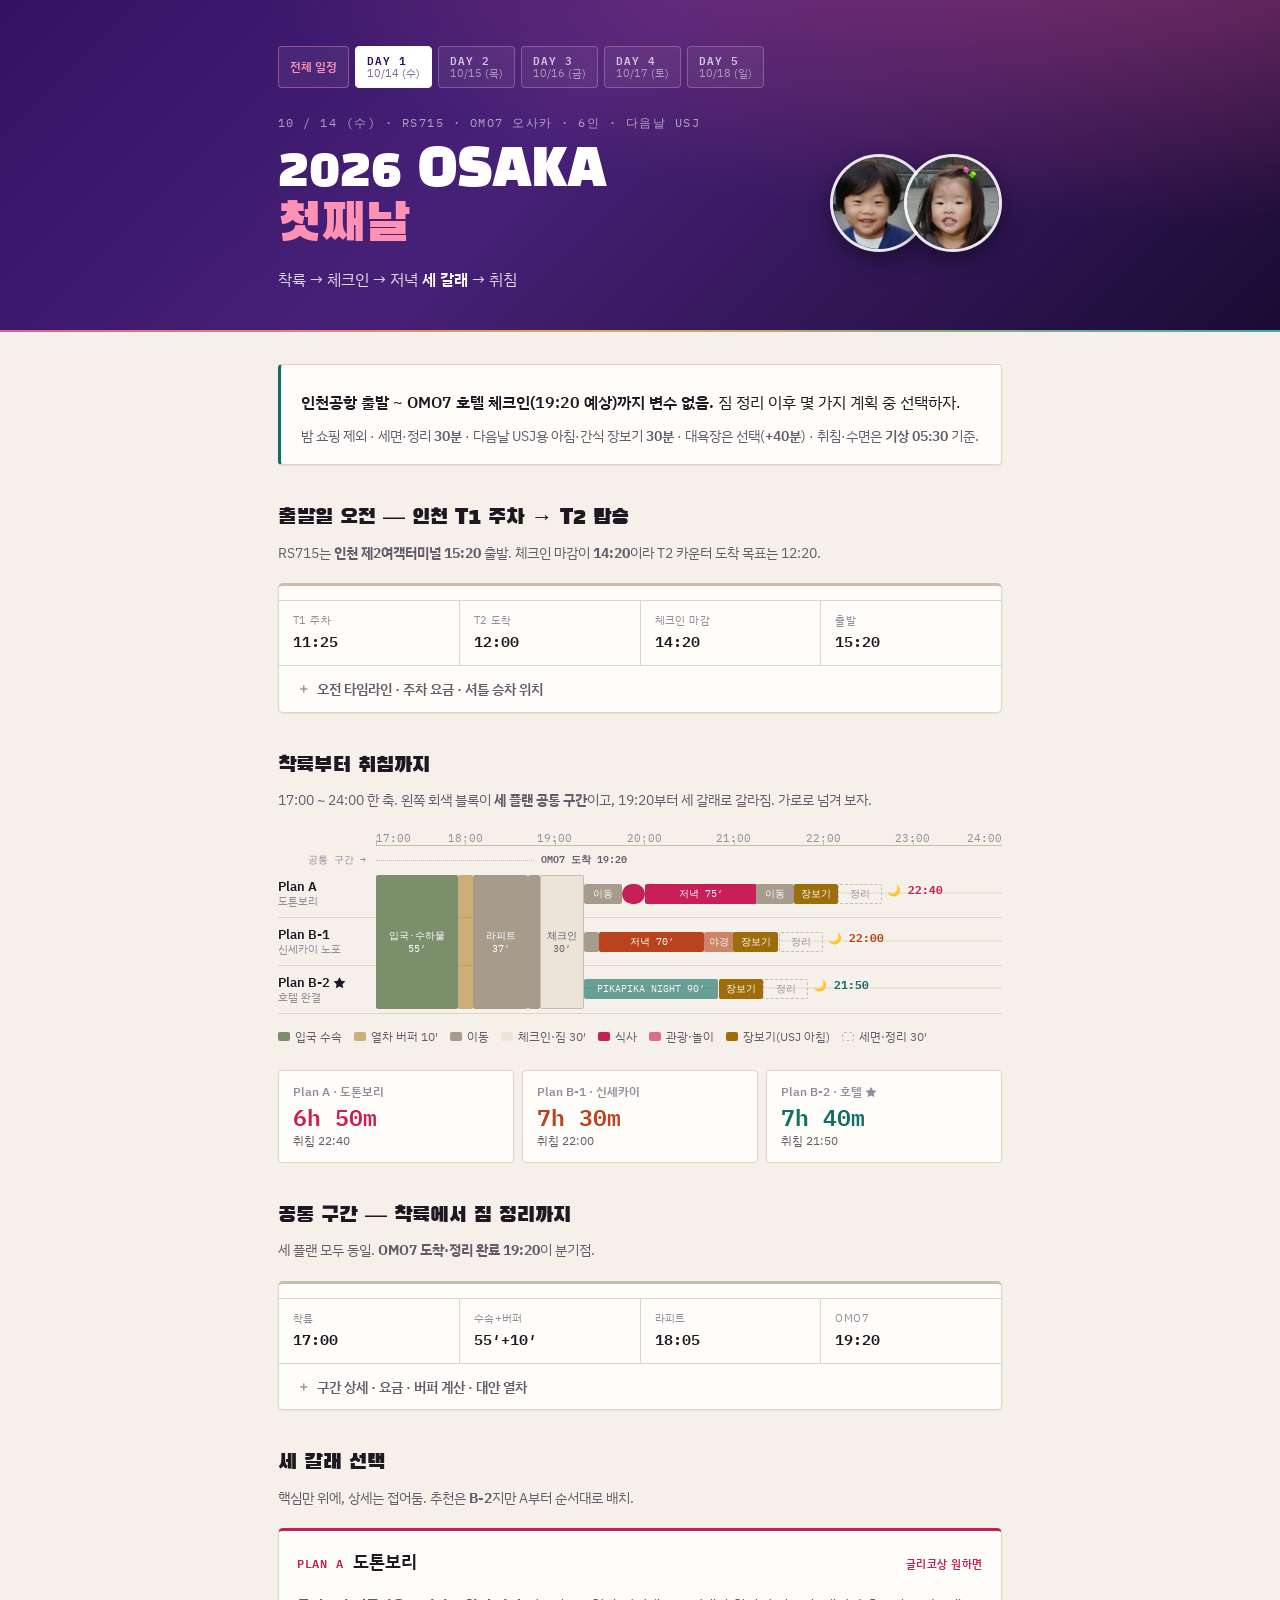
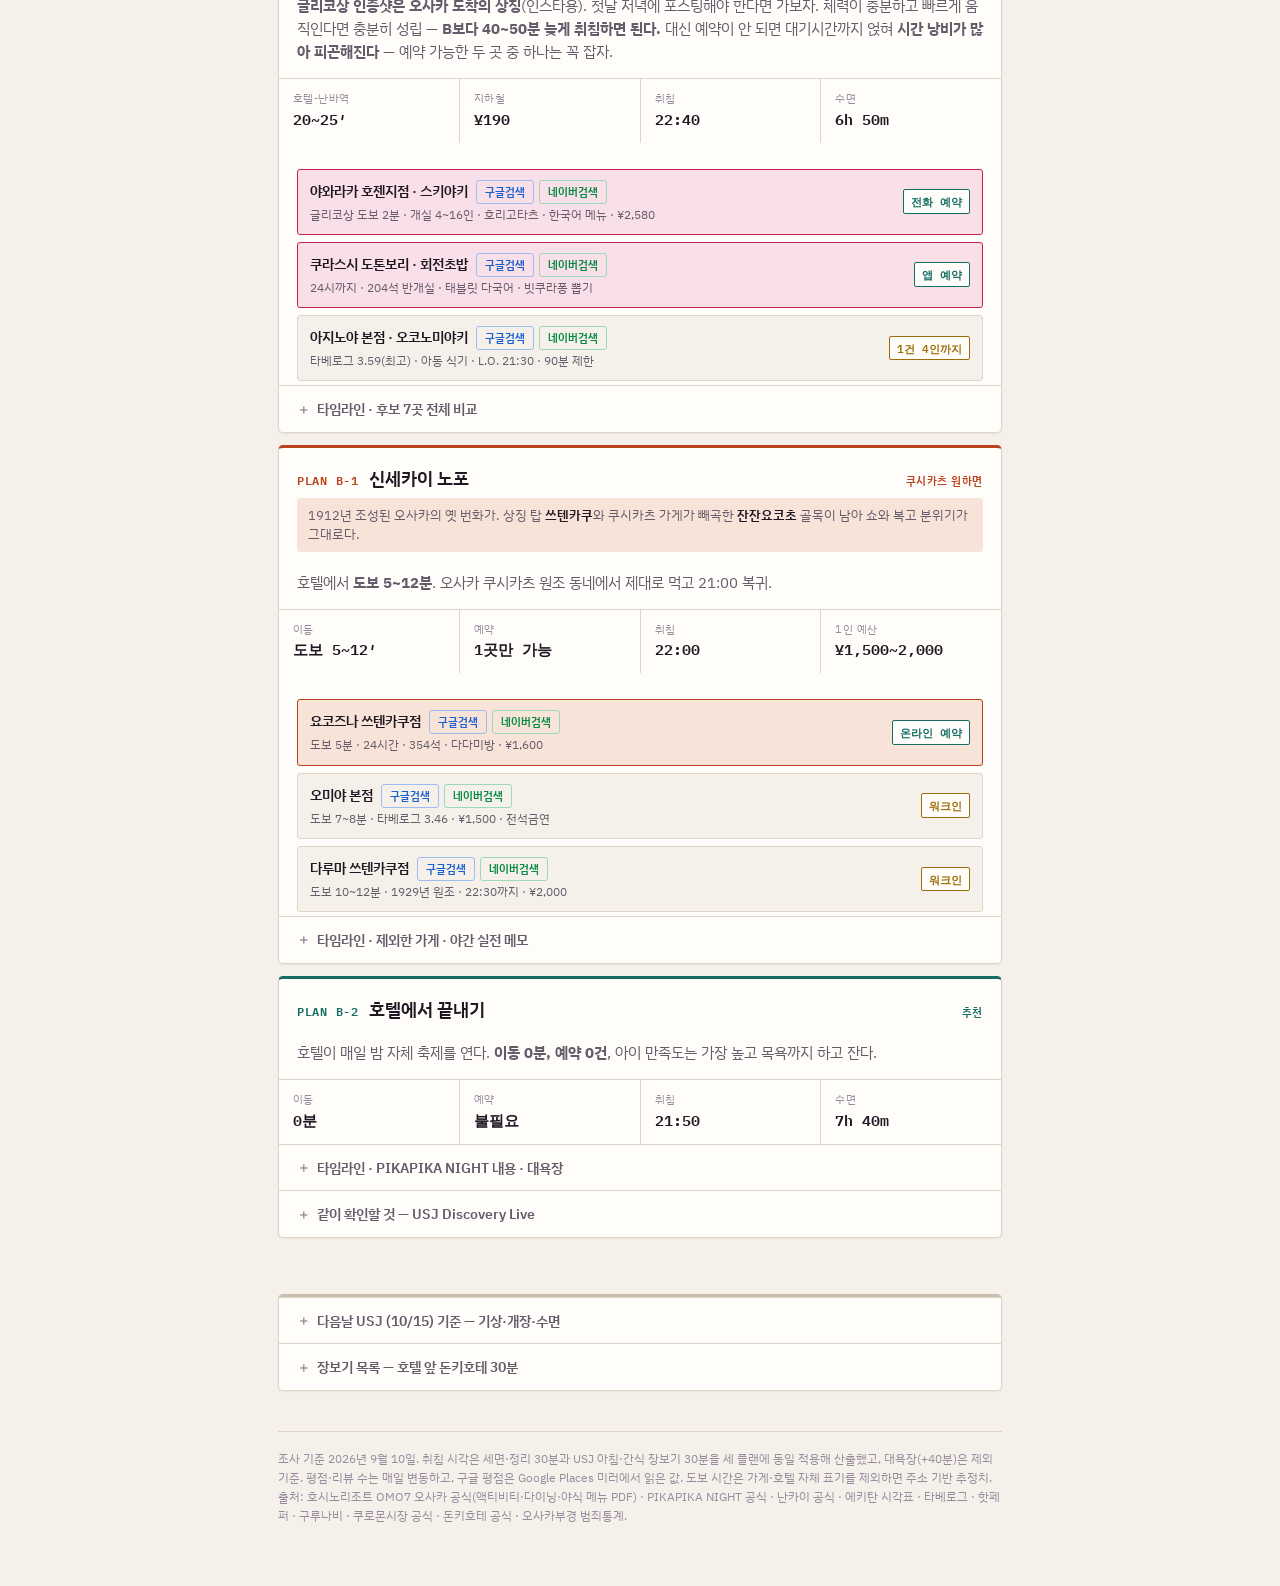
==== day1.html @ 9c585951 "Add files via upload" ====
<!DOCTYPE html>
<html lang="ko">
<head>
<meta charset="UTF-8">
<meta name="viewport" content="width=device-width, initial-scale=1.0">
<meta name="color-scheme" content="light dark">
<title>DAY 1 · 10/14 — 2026 OSAKA</title>
<meta name="description" content="인천 출발부터 취침까지. OMO7 도착 후 갈라지는 저녁 세 갈래.">
<meta property="og:type" content="website">
<meta property="og:title" content="DAY 1 · 10/14 — 2026 OSAKA">
<meta property="og:description" content="인천 출발부터 취침까지. OMO7 도착 후 갈라지는 저녁 세 갈래.">
<link rel="icon" href="data:image/svg+xml,%3Csvg xmlns='http://www.w3.org/2000/svg' viewBox='0 0 100 100'%3E%3Ctext y='.9em' font-size='90'%3E%F0%9F%8D%A2%3C/text%3E%3C/svg%3E">
<link rel="stylesheet" href="https://fonts.googleapis.com/css2?family=Black+Han+Sans&family=IBM+Plex+Sans+KR:wght@300;400;500;600;700&family=IBM+Plex+Mono:wght@400;500;600&display=swap">
<link rel="stylesheet" href="assets/base.css">
<style>html,body{margin:0}img{max-width:100%}[hidden]{display:none!important}</style>
</head>
<body>


<svg width="0" height="0" style="position:absolute" aria-hidden="true"><defs>
<symbol id="i-plane" viewBox="0 0 24 24"><path d="M21 3 3 10.5l7 3 3 7L21 3Z"/><path d="M10 13.5 21 3"/></symbol>
<symbol id="i-gate" viewBox="0 0 24 24"><path d="M6 3h9a3 3 0 0 1 3 3v15H6z"/><circle cx="12" cy="10" r="2.4"/><path d="M9 16h6"/></symbol>
<symbol id="i-train" viewBox="0 0 24 24"><rect x="5" y="3" width="14" height="13" rx="3"/><path d="M5 16l-2 5M19 16l2 5M9 7h6"/><path d="M9.5 12h.01M14.5 12h.01"/></symbol>
<symbol id="i-pin" viewBox="0 0 24 24"><path d="M12 21s7-6.3 7-11a7 7 0 1 0-14 0c0 4.7 7 11 7 11z"/><circle cx="12" cy="10" r="2.4"/></symbol>
<symbol id="i-bed" viewBox="0 0 24 24"><path d="M2 19v-7h13a5 5 0 0 1 5 5v2M2 12V7M22 19v-2"/><circle cx="7" cy="9" r="1.8"/></symbol>
<symbol id="i-lantern" viewBox="0 0 24 24"><path d="M12 2v3M12 19v3M8 5h8M8 19h8"/><path d="M8 5c-2.2 4-2.2 10 0 14M16 5c2.2 4 2.2 10 0 14"/><path d="M7 9h10M7 15h10"/></symbol>
<symbol id="i-tako" viewBox="0 0 24 24"><circle cx="7" cy="9" r="3.2"/><circle cx="17" cy="9" r="3.2"/><circle cx="12" cy="16" r="3.2"/></symbol>
<symbol id="i-target" viewBox="0 0 24 24"><circle cx="12" cy="12" r="8.5"/><circle cx="12" cy="12" r="4.5"/><path d="M12 12h.01"/></symbol>
<symbol id="i-star" viewBox="0 0 24 24"><path d="M12 3l2.8 5.7 6.2.9-4.5 4.4 1 6.1L12 17.2 6.5 20.1l1-6.1L3 9.6l6.2-.9z"/></symbol>
<symbol id="i-cart" viewBox="0 0 24 24"><path d="M2 4h2.4l2.8 11.5h11.4"/><path d="M6.6 8h14.4l-1.6 6H8.1"/><path d="M9 20h.01M17.5 20h.01"/></symbol>
<symbol id="i-moon" viewBox="0 0 24 24"><path d="M20.5 14.5A8.6 8.6 0 1 1 9.5 3.5a7 7 0 0 0 11 11z"/></symbol>
<symbol id="i-bowl" viewBox="0 0 24 24"><path d="M3 11h18a9 9 0 0 1-18 0z"/><path d="M2 21h20"/><path d="M9 8c0-1.2 1.2-1.6 1.2-2.8S9 3.5 9 3.5M14 8c0-1.2 1.2-1.6 1.2-2.8S14 3.5 14 3.5"/></symbol>
<symbol id="i-bath" viewBox="0 0 24 24"><path d="M3 13h18v3a4 4 0 0 1-4 4H7a4 4 0 0 1-4-4z"/><path d="M9 10c0-1.5 1.4-2 1.4-3.5S9 4 9 4M14.5 10c0-1.5 1.4-2 1.4-3.5S14.5 4 14.5 4"/></symbol>
<symbol id="i-walk" viewBox="0 0 24 24"><circle cx="12.5" cy="4" r="2"/><path d="M12.5 6.5 10 13l3.2 2.6 1.3 5.4M10 13l-3 2.2M14 9.5l3.2 2.2"/></symbol>
<symbol id="i-skewer" viewBox="0 0 24 24"><path d="M3.5 20.5 20.5 3.5"/><circle cx="8.6" cy="15.4" r="2.1"/><circle cx="12" cy="12" r="2.1"/><circle cx="15.4" cy="8.6" r="2.1"/></symbol>
<symbol id="i-tower" viewBox="0 0 24 24"><path d="M12 2v3M7.5 21h9M9 21 11 6h2l2 15M9.6 14h4.8M10.3 10h3.4"/></symbol>
<symbol id="i-camera" viewBox="0 0 24 24"><rect x="3" y="7" width="18" height="13" rx="2.5"/><circle cx="12" cy="13.5" r="3.4"/><path d="M8.5 7 10 4h4l1.5 3"/></symbol>
</defs></svg>

<div class="herobar"><div class="inner">
<nav class="daynav" aria-label="날짜 선택">
  <a class="home" href="index.html">전체 일정</a>
  <a href="day1.html" class="on" aria-current="page"><b>DAY 1</b><span>10/14 (수)</span></a>
  <a href="day2.html"><b>DAY 2</b><span>10/15 (목)</span></a>
  <a href="day3.html"><b>DAY 3</b><span>10/16 (금)</span></a>
  <a href="day4.html"><b>DAY 4</b><span>10/17 (토)</span></a>
  <a href="day5.html"><b>DAY 5</b><span>10/18 (일)</span></a>
</nav>
<header class="hero">
  <div class="herotext">
  <div class="eyebrow">10 / 14 (수) · RS715 · OMO7 오사카 · 6인 · 다음날 USJ</div>
  <h1>2026 OSAKA<br><em>첫째날</em></h1>
  <p class="lede">착륙 → 체크인 → 저녁 <b>세 갈래</b> → 취침</p>
  </div>
  <div class="avatars">
    <img src="assets/kid-boy.png" alt="아들" width="240" height="240">
    <img src="assets/kid-girl.png" alt="딸" width="240" height="240">
  </div>
</header>
</div></div>

<div class="wrap">



<div class="answer">
  <p><b>인천공항 출발 ~ OMO7 호텔 체크인(19:20 예상)까지 변수 없음.</b> 짐 정리 이후 몇 가지 계획 중 선택하자.</p>
  <p class="sm">밤 쇼핑 제외 · 세면·정리 <b>30분</b> · 다음날 USJ용 아침·간식 장보기 <b>30분</b> · 대욕장은 선택(<b>+40분</b>) · 취침·수면은 <b>기상 05:30</b> 기준.</p>
</div>

<section>
  <h2>출발일 오전 — 인천 T1 주차 → T2 탑승</h2>
  <p class="sub">RS715는 <b>인천 제2여객터미널 15:20</b> 출발. 체크인 마감이 <b>14:20</b>이라 T2 카운터 도착 목표는 12:20.</p>
  <div class="plans">
    <div class="plan" data-p="B2" style="border-top-color:var(--line-2)">
      <div class="kpis">
        <div class="kpi"><div class="k">T1 주차</div><div class="v">11:25</div></div>
        <div class="kpi"><div class="k">T2 도착</div><div class="v">12:00</div></div>
        <div class="kpi"><div class="k">체크인 마감</div><div class="v">14:20</div></div>
        <div class="kpi"><div class="k">출발</div><div class="v">15:20</div></div>
      </div>
      <details>
        <summary>오전 타임라인 · 주차 요금 · 셔틀 승차 위치</summary>
        <div class="dbody">
          <div class="mt">
            <div class="mt-r"><div class="mt-t">11:25</div><div class="mt-d"><b>인천 T1 단기주차장 도착 · 주차</b><span>터미널 바로 앞이라 <b>셔틀 없이 도보로 연결</b>. 요금 <b>1일 ₩24,000</b> · 최초 10분 무료 · 시간당 ₩2,400. 짐과 아이 둘을 데리고 셔틀을 안 타는 값으로는 합리적</span></div><div class="mt-i"><svg><use href="#i-pin"/></svg></div></div>
            <div class="mt-r"><div class="mt-t">11:35</div><div class="mt-d"><b>T1 3층 출발층으로 이동</b><span>주차장에서 도보. 순환버스 승차장까지 여유 5분</span></div><div class="mt-i"><svg><use href="#i-walk"/></svg></div></div>
            <div class="mt-r"><div class="mt-t">11:40–12:00</div><div class="mt-d"><b>터미널 간 순환버스 → T2</b><span>무료 · 15km <b>약 15분</b> · 배차 약 10분 · 05:00~23:00 · <b>T1 3층 중앙 8번 게이트 앞</b> 승차 → T2 3층 중앙 하차. 도로가 막히면 <b>공항철도 ₩1,050 · 6분</b>이 더 확실</span></div><div class="mt-i"><svg><use href="#i-train"/></svg></div></div>
            <div class="mt-r"><div class="mt-t">12:10–13:00</div><div class="mt-d"><b>에어서울 체크인 + 수하물 위탁</b><span>T2 <b>3층 E1~E10 카운터</b> · 오픈 첫편 출발 2시간 30분 전 · <b>마감 14:20</b>(출발 60분 전)</span></div><div class="mt-i"><svg><use href="#i-gate"/></svg></div></div>
            <div class="mt-r"><div class="mt-t">13:00–13:40</div><div class="mt-d"><b>보안검색 + 출국심사</b><span>요즘 병목은 보안검색. 항공사들이 권고를 2시간 → <b>3시간 전</b>으로 올린 이유</span></div><div class="mt-i"><svg><use href="#i-target"/></svg></div></div>
            <div class="mt-r"><div class="mt-t">13:40–14:45</div><div class="mt-d"><b>면세 구역 · 점심</b><span>1시간 40분 단거리라 기내식을 기대하기 어렵다. 여기서 먹고 타고, 아이들 간식도 이때 확보</span></div><div class="mt-i"><svg><use href="#i-bowl"/></svg></div></div>
            <div class="mt-r"><div class="mt-t">14:50</div><div class="mt-d"><b>탑승 게이트 도착</b><span>탑승 시작 출발 25~30분 전 · <b>마감 출발 10분 전</b></span></div><div class="mt-i"><svg><use href="#i-plane"/></svg></div></div>
            <div class="mt-r"><div class="mt-t">15:20</div><div class="mt-d"><b>RS715 출발 → 17:00 KIX 도착</b><span>1시간 40분 · KIX 제1터미널</span></div><div class="mt-i"><svg><use href="#i-plane"/></svg></div></div>
          </div>
          <div class="note"><b>왜 T1에 주차하나.</b> T2 단기주차장도 요금은 같은 ₩24,000이고, T2에 바로 대면 순환버스 20분을 아낀다. 그런데 <b>귀국편이 T1 도착</b>이라 T2에 주차하면 돌아올 때 순환버스를 한 번 더 타야 한다 — 짐이 늘어난 귀국길에 타는 게 더 번거롭다. <b>T1 주차는 갈 때 20분을 쓰고 올 때 20분을 버는 선택</b>이다.</div>
          <div class="note q"><b>귀국은 인천 T1 도착.</b> 티웨이 TW304 — 10/18(일) KIX 제1터미널 14:30 → 인천 <b>제1여객터미널</b> 16:30. 도착층에서 주차장까지 바로 걸어간다.</div>
          <div class="note q"><b>출국 혼잡도는 10/12에 확인.</b> 인천공항 예측 서비스는 D+2까지만 제공하고 매일 17:00 갱신. 시간당 5,500명 이상이면 빨간색.</div>
          <div class="note"><b>시간이 남으면 — 하루카스 300 야경.</b> "길 건너"는 아니다. OMO7에서 아베노 하루카스는 <b>약 1.8~2.0km · 도보 25~30분</b>(추정)이라 <b>JR 신이마미야 → 텐노지 1정거장, 2~3분, ¥150</b>이 정답. 전망대 <b>09:00~22:00, 최종입장 21:30</b> · 대인 ¥2,200 / 소인(6~14세) ¥900 · 전날까지 웹 예매 시 ¥1,980 / ¥810. <b>Plan B로 저녁을 일찍 끝내면 20:40~21:30 입장이 가능</b>하지만 취침이 23시를 넘겨 USJ 전날엔 무리 — <b>여행 후반 다른 날 밤</b>이 낫다.<br><br><b>HARBS(하루카스 근철본점 윙관 3F)</b>는 밀크레이프 ¥1,050 · 커피 ¥700(리필) · 63석 · <b>예약 불가</b>인데 <b>L.O. 19:00</b>이라 첫날 밤에는 물리적으로 불가능하다. 다른 날 낮으로 잡자. 초등학생 이상 <b>1인 1음료 필수</b>라 6인이면 음료 6잔이 붙는다.</div>
        </div>
      </details>
    </div>
  </div>
</section>

<section>
  <h2>착륙부터 취침까지</h2>
  <p class="sub">17:00 ~ 24:00 한 축. 왼쪽 회색 블록이 <b>세 플랜 공통 구간</b>이고, 19:20부터 세 갈래로 갈라짐. 가로로 넘겨 보자.</p>

  <div class="axis-scroll">
    <div class="axis">
      <div class="ticks">
        <div></div>
        <div class="ticks-bar" id="ticks"></div>
      </div>

      <div class="annorow">
        <div class="annolabel">공통 구간 →</div>
        <div class="annoline"><span>OMO7 도착 19:20</span></div>
      </div>

      <div class="branches">
        <div class="commonblock">
          <div class="cseg gate" style="left:0%;width:13.1%"><span>입국·수하물<br>55′</span></div>
          <div class="cseg buf" style="left:13.1%;width:2.4%"></div>
          <div class="cseg m" style="left:15.5%;width:8.8%"><span>라피트<br>37′</span></div>
          <div class="cseg m" style="left:24.3%;width:1.9%"></div>
          <div class="cseg c" style="left:26.2%;width:7.1%"><span>체크인<br>30′</span></div>
        </div>
      <div class="lane branch" data-p="A">
        <div class="lane-name">Plan A<small>도톤보리</small></div>
        <div class="track">
          <div class="seg m" style="left:33.3%;width:6%">이동</div>
          <div class="seg fun" style="left:39.3%;width:3.6%"></div>
          <div class="seg eat" style="left:42.9%;width:17.9%">저녁 75′</div>
          <div class="seg m" style="left:60.7%;width:6%">이동</div>
          <div class="seg p" style="left:66.7%;width:7.1%">장보기</div>
          <div class="seg wind" style="left:73.8%;width:7.1%">정리</div>
          <div class="bed" style="left:81.7%"><b>🌙 22:40</b></div>
        </div>
      </div>

      <div class="lane branch" data-p="B1">
        <div class="lane-name">Plan B-1<small>신세카이 노포</small></div>
        <div class="track">
          <div class="seg m" style="left:33.3%;width:2.4%"></div>
          <div class="seg eat" style="left:35.7%;width:16.7%">저녁 70′</div>
          <div class="seg fun" style="left:52.4%;width:4.8%">야경</div>
          <div class="seg p" style="left:57.1%;width:7.1%">장보기</div>
          <div class="seg wind" style="left:64.3%;width:7.1%">정리</div>
          <div class="bed" style="left:72.2%"><b>🌙 22:00</b></div>
        </div>
      </div>

      <div class="lane branch" data-p="B2">
        <div class="lane-name">Plan B-2 ★<small>호텔 완결</small></div>
        <div class="track">
          <div class="seg fun" style="left:33.3%;width:21.4%">PIKAPIKA NIGHT 90′</div>
          <div class="seg p" style="left:54.8%;width:7.1%">장보기</div>
          <div class="seg wind" style="left:61.9%;width:7.1%">정리</div>
          <div class="bed" style="left:69.8%"><b>🌙 21:50</b></div>
        </div>
      </div>

      </div>

      <div class="legend">
        <span><i style="background:#7a8f6a"></i>입국 수속</span>
        <span><i style="background:var(--gold);opacity:.5"></i>열차 버퍼 10′</span>
        <span><i style="background:var(--move)"></i>이동</span>
        <span><i style="background:var(--surface-2)"></i>체크인·짐 30′</span>
        <span><i style="background:var(--A)"></i>식사</span>
        <span><i style="background:var(--A);opacity:.62"></i>관광·놀이</span>
        <span><i style="background:var(--gold)"></i>장보기(USJ 아침)</span>
        <span><i style="border:1px dashed var(--line-2)"></i>세면·정리 30′</span>
      </div>
    </div>
  </div>

  <div class="sleep">
    <div class="st" data-p="A"><div class="k">Plan A · 도톤보리</div><div class="v">6h 50m</div><div class="d">취침 22:40</div></div>
    <div class="st" data-p="B1"><div class="k">Plan B-1 · 신세카이</div><div class="v">7h 30m</div><div class="d">취침 22:00</div></div>
    <div class="st" data-p="B2"><div class="k">Plan B-2 · 호텔 ★</div><div class="v">7h 40m</div><div class="d">취침 21:50</div></div>
  </div>
</section>

<section>
  <h2>공통 구간 — 착륙에서 짐 정리까지</h2>
  <p class="sub">세 플랜 모두 동일. <b>OMO7 도착·정리 완료 19:20</b>이 분기점.</p>
  <div class="plans">
    <div class="plan" data-p="B2" style="border-top-color:var(--line-2)">
      <div class="kpis">
        <div class="kpi"><div class="k">착륙</div><div class="v">17:00</div></div>
        <div class="kpi"><div class="k">수속+버퍼</div><div class="v">55′+10′</div></div>
        <div class="kpi"><div class="k">라피트</div><div class="v">18:05</div></div>
        <div class="kpi"><div class="k">OMO7</div><div class="v">19:20</div></div>
      </div>
      <details>
        <summary>구간 상세 · 요금 · 버퍼 계산 · 대안 열차</summary>
        <div class="dbody">
          <div class="mt">
            <div class="mt-r"><div class="mt-t">17:00</div><div class="mt-d"><b>KIX 착륙 — 에어서울 RS715</b><span>인천 <b>제2여객터미널</b> 15:20 출발 · 1시간 40분 · KIX <b>제1터미널</b> 도착 → <b>셔틀 환승 없음</b>, 아래 55분 수속이 그대로 유효</span></div><div class="mt-i"><svg><use href="#i-plane"/></svg></div></div>
            <div class="mt-r"><div class="mt-t">17:00–17:55</div><div class="mt-d"><b>입국 + 수하물 + 세관 · 55분</b><span>게이트→심사장 도보 10분 + 입국심사 20분 + 수하물 15분 + 세관·개찰 10분. <a class="ext" href="https://www.vjw.digital.go.jp/" target="_blank" rel="noopener noreferrer">Visit Japan Web 사전등록 ↗</a> 후 <b>공동 키오스크(09:00~21:00)</b>로 입국·세관 동시 처리 — e-Gate는 단기 관광객 대상이 아님</span></div><div class="mt-i"><svg><use href="#i-gate"/></svg></div></div>
            <div class="mt-r"><div class="mt-t">17:55–18:05</div><div class="mt-d"><b>버퍼 10분 — 매표 + 승강장 이동</b><span>라피트는 <b>30분 간격</b>(매시 :05 / :35)이라 한 대를 놓치면 30분을 잃는다. <b>17:35 편은 계획에 넣지 말자</b> — 55분 수속이면 물리적으로 불가능. 18:05를 기준으로 잡고 남는 시간을 버퍼로 쓰는 게 안전</span></div><div class="mt-i"><svg><use href="#i-target"/></svg></div></div>
            <div class="mt-r"><div class="mt-t">18:05–18:42</div><div class="mt-d"><b>난카이 라피트 α · 37분</b><span>전 좌석 지정이라 캐리어 6인에 유리. <b>최저가는 온라인 「라피트 디지털킷푸」 대인 ¥1,410 / 소인 ¥710</b> — 소인 단독 판매는 안 되지만 <b>성인과 같은 거래에서 최대 8매</b>까지 되므로 6인 한 번에 결제 가능(카드 전용, 이용지정일 당일만 유효)</span></div><div class="mt-i"><svg><use href="#i-train"/></svg></div></div>
            <div class="mt-r"><div class="mt-t">참고</div><div class="mt-d"><b>현장 구매도 충분히 합리적</b><span>현장 발매기·창구 「관공토쿠와리 라피트킷푸」 <b>대인 ¥1,560 / 소인 ¥780</b>(난바·신이마미야·간사이공항, 05:00~23:00). 정규 종이표는 ¥1,670. <b>사전구매와의 차이는 대인 1인 ¥150~260(약 1,400~2,400원)</b>이니, 입국 후 실제 시각을 보고 <b>공항급행으로 바꿀 여지</b>를 남기는 값으로는 싼 편</span></div><div class="mt-i"><svg><use href="#i-cart"/></svg></div></div>
            <div class="mt-r"><div class="mt-t">대안</div><div class="mt-d"><b>공항급행 ¥970 · 42분 · 15~20분 간격</b><span>수속이 빨리 끝났는데 라피트가 20분 이상 남았으면 이쪽. 18:14 편 → 18:56 도착으로 14분 늦지만 <b>1인 ¥550 절약</b>(6인 ¥3,300). 단 좌석 지정이 없어 퇴근 시간대엔 서서 갈 수 있음</span></div><div class="mt-i"><svg><use href="#i-train"/></svg></div></div>
            <div class="mt-r"><div class="mt-t">18:42–18:50</div><div class="mt-d"><b>신이마미야역 → 호텔 도보</b><span>난카이 북출구 / JR 동출구가 호텔 바로 앞 · 짐 들고 3~5분</span></div><div class="mt-i"><svg><use href="#i-pin"/></svg></div></div>
            <div class="mt-r"><div class="mt-t">18:50–19:20</div><div class="mt-d"><b>OMO7 도착 → 정리 완료 19:20</b><span>체크인 15:00~ · 436실 · 6인 체크인 20분 + 방 배분·짐 최소 정리 10분. <b>세 플랜 동일</b></span></div><div class="mt-i"><svg><use href="#i-bed"/></svg></div></div>
          </div>
          <div class="note q"><b>터미널 확정.</b> 갈 때 <b>에어서울 RS715</b> — 인천 제2여객터미널 15:20 → KIX <b>제1터미널</b> 17:00. 올 때 <b>티웨이 TW304</b> — KIX <b>제1터미널</b> 10/18(일) 14:30 → 인천 <b>제1여객터미널</b> 16:30. KIX는 왕복 모두 제1터미널이라 셔틀이 없지만, <b>인천은 갈 때 T2 / 올 때 T1로 다릅니다</b> — 주차나 픽업 잡을 때 주의.</div>
          <div class="note"><b>라피트 성인 ¥1,560</b>(현장), 최저는 <b>디지털킷푸 ¥1,410</b>. Klook 같은 재판매처는 <b>어린이표를 안 팔아</b> 현장 구매를 요구하니, 6인을 한 번에 처리하려면 난카이 공식 디지털킷푸가 낫다.</div>
          <div class="note">비행기가 <b>1시간 지연</b>되면 18:00 착륙 → 19:05 라피트 → 20:20 OMO7 정리 완료. 이때 예약이 걸린 Plan A는 가게에 연락해야 하지만, <b>B-2는 그대로 합류만 하면 된다</b> — PIKAPIKA NIGHT 최종입장이 21:50.</div>
        </div>
      </details>
    </div>
  </div>
</section>

<section>
  <h2>세 갈래 선택</h2>
  <p class="sub">핵심만 위에, 상세는 접어둠. 추천은 <b>B-2</b>지만 A부터 순서대로 배치.</p>

  <div class="plans">

    <!-- A -->
    <div class="plan" data-p="A">
      <div class="plan-h">
        <span class="code">PLAN A</span>
        <h3>도톤보리</h3>
        <span class="rec">글리코상 원하면</span>
      </div>
      <p class="gist"><b>글리코상 인증샷은 오사카 도착의 상징</b>(인스타용). 첫날 저녁에 포스팅해야 한다면 가보자. 체력이 충분하고 빠르게 움직인다면 충분히 성립 — <b>B보다 40~50분 늦게 취침하면 된다.</b> 대신 예약이 안 되면 대기시간까지 얹혀 <b>시간 낭비가 많아 피곤해진다</b> — 예약 가능한 두 곳 중 하나는 꼭 잡자.</p>
      <div class="kpis">
        <div class="kpi"><div class="k">호텔-난바역</div><div class="v">20~25′</div></div>
        <div class="kpi"><div class="k">지하철</div><div class="v">¥190</div></div>
        <div class="kpi"><div class="k">취침</div><div class="v">22:40</div></div>
        <div class="kpi"><div class="k">수면</div><div class="v">6h 50m</div></div>
      </div>
      <div style="padding:14px 18px 4px">
        <div class="picks">
          <div class="pick best"><div><div class="nm"><span>야와라카 호젠지점 · 스키야키</span><span class="sbtn"><button class="g" data-q="やわらか 法善寺店" data-e="g">구글검색</button><button class="n" data-q="야와라카 호젠지점" data-e="n">네이버검색</button></span></div><div class="mt2">글리코상 도보 2분 · 개실 4~16인 · 호리고타츠 · 한국어 메뉴 · ¥2,580</div></div><div class="tag ok">전화 예약</div></div>
          <div class="pick best"><div><div class="nm"><span>쿠라스시 도톤보리 · 회전초밥</span><span class="sbtn"><button class="g" data-q="くら寿司 グローバル旗艦店 道頓堀" data-e="g">구글검색</button><button class="n" data-q="쿠라스시 도톤보리" data-e="n">네이버검색</button></span></div><div class="mt2">24시까지 · 204석 반개실 · 태블릿 다국어 · 빗쿠라퐁 뽑기</div></div><div class="tag ok">앱 예약</div></div>
          <div class="pick"><div><div class="nm"><span>아지노야 본점 · 오코노미야키</span><span class="sbtn"><button class="g" data-q="味乃家 本店 難波" data-e="g">구글검색</button><button class="n" data-q="아지노야 본점 난바" data-e="n">네이버검색</button></span></div><div class="mt2">타베로그 3.59(최고) · 아동 식기 · L.O. 21:30 · 90분 제한</div></div><div class="tag no">1건 4인까지</div></div>
        </div>
      </div>
      <details>
        <summary>타임라인 · 후보 7곳 전체 비교</summary>
        <div class="dbody">
          <div class="mt">
            <div class="mt-r"><div class="mt-t">19:20–19:45</div><div class="mt-d"><b>호텔 → 도톤보리 · 25분</b><span>동물원앞역 6번 출구 도보 4~5분 → 미도스지선 난바 2정거장 5분 ¥190 → 난바 14번 출구 도보 6분</span></div><div class="mt-i"><svg><use href="#i-train"/></svg></div></div>
            <div class="mt-r"><div class="mt-t">19:45–20:00</div><div class="mt-d"><b>글리코상 사진</b><span>에비스바시 다리 · 밤에도 붐빔</span></div><div class="mt-i"><svg><use href="#i-camera"/></svg></div></div>
            <div class="mt-r"><div class="mt-t">20:00–21:15</div><div class="mt-d"><b>저녁 75분</b><span>예약은 <b>20:00~20:15</b>로. "가족 6인, 항공편 입국 일정이라 20~30분 지연 가능"을 미리 알려두자</span></div><div class="mt-i"><svg><use href="#i-bowl"/></svg></div></div>
            <div class="mt-r"><div class="mt-t">21:15–21:40</div><div class="mt-d"><b>도톤보리 → 호텔 복귀 · 25분</b><span>난바 → 미도스지선 → 동물원앞 → 도보</span></div><div class="mt-i"><svg><use href="#i-train"/></svg></div></div>
            <div class="mt-r"><div class="mt-t">21:40–22:10</div><div class="mt-d"><b>호텔 앞 돈키호테에서 장보기 30분</b><span>도보 5분 · 09:00~05:00. <b>난바에서 사서 들고 오지 말자</b> — 지하철에서 짐만 늘어난다</span></div><div class="mt-i"><svg><use href="#i-cart"/></svg></div></div>
            <div class="mt-r"><div class="mt-t">22:10–22:40</div><div class="mt-d"><b>세면·정리 30분 → 취침</b><span>수면 6시간 50분 · 대욕장까지 하면 23:20</span></div><div class="mt-i"><svg><use href="#i-moon"/></svg></div></div>
          </div>
          
          <div class="note q" style="line-height:1.75">
            <b>나머지 후보 4곳.</b><br>
            <b>오카루</b> 구글 4.4(1,246) · 50석 전 테이블석 · 마요네즈 캐릭터 그림 → 예약 불가 + 21:30 마감 + 도보 8~9분(최장) + 현금만(미확인)<br>
            <b>미즈노</b> 타베로그 3.56 빕구르망 → <b>L.O. 21:00 + 대기 40분~2시간</b>으로 타이밍 리스크 최대. 20:15 도착으로는 착석 자체가 위험<br>
            <b>겐로쿠즈시</b> 회전초밥 원조 · ¥1,000대 → 카운터 35석뿐, <b>6인이 흩어짐</b><br>
            <b>사카바 O</b> 구글 4.7(최고 평점) → 총 15석 지하 이자카야, 1인 1드링크 필수 → <b>6인 불가</b>
          </div>
        </div>
      </details>
    </div>

    <!-- B-1 -->
    <div class="plan" data-p="B1">
      <div class="plan-h">
        <span class="code">PLAN B-1</span>
        <h3>신세카이 노포</h3>
        <span class="rec">쿠시카츠 원하면</span>
      </div>
      <p class="areanote">1912년 조성된 오사카의 옛 번화가. 상징 탑 <b>쓰텐카쿠</b>와 쿠시카츠 가게가 빼곡한 <b>잔잔요코초</b> 골목이 남아 쇼와 복고 분위기가 그대로다.</p>
      <p class="gist">호텔에서 <b>도보 5~12분</b>. 오사카 쿠시카츠 원조 동네에서 제대로 먹고 21:00 복귀.</p>
      <div class="kpis">
        <div class="kpi"><div class="k">이동</div><div class="v">도보 5~12′</div></div>
        <div class="kpi"><div class="k">예약</div><div class="v">1곳만 가능</div></div>
        <div class="kpi"><div class="k">취침</div><div class="v">22:00</div></div>
        <div class="kpi"><div class="k">1인 예산</div><div class="v">¥1,500~2,000</div></div>
      </div>
      <div style="padding:14px 18px 4px">
        <div class="picks">
          <div class="pick best"><div><div class="nm"><span>요코즈나 쓰텐카쿠점</span><span class="sbtn"><button class="g" data-q="日本一の串かつ 横綱 新世界通天閣店" data-e="g">구글검색</button><button class="n" data-q="요코즈나 쓰텐카쿠점" data-e="n">네이버검색</button></span></div><div class="mt2">도보 5분 · 24시간 · 354석 · 다다미방 · ¥1,600</div></div><div class="tag ok">온라인 예약</div></div>
          <div class="pick"><div><div class="nm"><span>오미야 본점</span><span class="sbtn"><button class="g" data-q="近江屋本店 新世界 串カツ" data-e="g">구글검색</button><button class="n" data-q="근강옥 본점 신세카이" data-e="n">네이버검색</button></span></div><div class="mt2">도보 7~8분 · 타베로그 3.46 · ¥1,500 · 전석금연</div></div><div class="tag no">워크인</div></div>
          <div class="pick"><div><div class="nm"><span>다루마 쓰텐카쿠점</span><span class="sbtn"><button class="g" data-q="元祖串かつ だるま 通天閣店" data-e="g">구글검색</button><button class="n" data-q="다루마 쓰텐카쿠점 쿠시카츠" data-e="n">네이버검색</button></span></div><div class="mt2">도보 10~12분 · 1929년 원조 · 22:30까지 · ¥2,000</div></div><div class="tag no">워크인</div></div>
        </div>
      </div>
      <details>
        <summary>타임라인 · 제외한 가게 · 야간 실전 메모</summary>
        <div class="dbody">
          <div class="mt">
            <div class="mt-r"><div class="mt-t">19:20–19:30</div><div class="mt-d"><b>신세카이까지 도보</b><span>호텔에서 쓰텐카쿠까지 도보 5분(호텔 공식 표기) · 지하철·환승 없음</span></div><div class="mt-i"><svg><use href="#i-walk"/></svg></div></div>
            <div class="mt-r"><div class="mt-t">19:30–20:40</div><div class="mt-d"><b>저녁 70분</b><span>워크인이면 19:30 이전 도착이 안전. 오미야는 영업시간 출처가 갈리니(핫페퍼 21:00 / 타베로그 19:50 마감) 전화 확인 필수</span></div><div class="mt-i"><svg><use href="#i-skewer"/></svg></div></div>
            <div class="mt-r"><div class="mt-t">20:40–21:00</div><div class="mt-d"><b>쓰텐카쿠 야경 + 도보 복귀</b><span>불 켜진 큰길로만</span></div><div class="mt-i"><svg><use href="#i-tower"/></svg></div></div>
            <div class="mt-r"><div class="mt-t">21:00–21:30</div><div class="mt-d"><b>호텔 앞 돈키호테에서 장보기 30분</b><span>신세카이에서 돌아오는 길에 그대로 경유된다 — 세 플랜 중 동선이 가장 자연스럽다</span></div><div class="mt-i"><svg><use href="#i-cart"/></svg></div></div>
            <div class="mt-r"><div class="mt-t">21:30–22:00</div><div class="mt-d"><b>세면·정리 30분 → 취침</b><span>수면 7시간 30분</span></div><div class="mt-i"><svg><use href="#i-moon"/></svg></div></div>
            <div class="mt-r"><div class="mt-t">선택 +40′</div><div class="mt-d"><b>대욕장 「유야」 → 취침 22:40</b><span>¥1,000/인 · 24:00까지</span></div><div class="mt-i"><svg><use href="#i-bath"/></svg></div></div>
          </div>
          <div class="note q"><b>제외한 곳.</b> 야에카츠(타베로그 3.50)는 20:30 마감 + 카운터 49석 전부 + 예약 불가 + 현금만 — 6인이 흩어지고 30~60분 대기. 텐구는 20:00 마감 + <b>전 좌석 흡연 가능</b>. 노포 스시 대흥스시(3.49, 평일 예약 가능)도 <b>전 좌석 흡연 가능</b>이라 제외. 다루마 <b>신세카이 총본점</b>은 카운터 12석·현금만이라 반드시 <b>쓰텐카쿠점</b>으로.</div>
          <div class="note"><b>두 번 담그기 금지.</b> 공용 소스통에 한 번 담근 꼬치는 다시 넣지 않는다. 무료 생양배추로 소스를 떠서 뿌리면 된다. 다루마는 2020년부터 디스펜서로 바뀌었지만 오미야·야에카츠는 아직 공용통 — <b>앉기 전에 아이들에게 설명</b>하자.</div>
          <div class="note q"><b>야간 안전.</b> 쓰텐카쿠 정면·아케이드 큰길은 늦게까지 밝고 사람이 많다. 통계상 신세카이가 속한 나니와구는 우메다·신사이바시보다 범죄 건수가 적다. 다만 불 꺼진 뒷골목은 들어가지 않는 게 원칙이고, 성인용 가챠·성인영화관 간판이 길가에 있어 초등학생이 바로 알아본다. 잔잔요코초는 폭 2.5m·길이 180m라 6인은 일렬로 한 번에 통과하자. 호텔은 선로 서쪽, 신세카이는 동쪽 — 남쪽 아이린 지구는 실수로 들어갈 일 없음.</div>
        </div>
      </details>
    </div>

        <!-- B-2 -->
    <div class="plan" data-p="B2">
      <div class="plan-h">
        <span class="code">PLAN B-2</span>
        <h3>호텔에서 끝내기</h3>
        <span class="rec">추천</span>
      </div>
      <p class="gist">호텔이 매일 밤 자체 축제를 연다. <b>이동 0분, 예약 0건</b>, 아이 만족도는 가장 높고 목욕까지 하고 잔다.</p>
      <div class="kpis">
        <div class="kpi"><div class="k">이동</div><div class="v">0분</div></div>
        <div class="kpi"><div class="k">예약</div><div class="v">불필요</div></div>
        <div class="kpi"><div class="k">취침</div><div class="v">21:50</div></div>
        <div class="kpi"><div class="k">수면</div><div class="v">7h 40m</div></div>
      </div>
      <details>
        <summary>타임라인 · PIKAPIKA NIGHT 내용 · 대욕장</summary>
        <div class="dbody">
          <div class="mt">
            <div class="mt-r"><div class="mt-t">19:20</div><div class="mt-d"><b>OSAKA PIKAPIKA NIGHT 합류</b><span>미야구린 정원(7,600㎡) · 입장 무료 · 예약 불필요 · 연령제한 없음 · 숙박객 전용 · 22:00까지(최종입장 21:50)</span></div><div class="mt-i"><svg><use href="#i-lantern"/></svg></div></div>
            <div class="mt-r"><div class="mt-t">19:25</div><div class="mt-d"><b>PIKAPIKA 요코초 — 포장마차 6곳</b><span>라디오야키(타코야키 원조 아이즈야 공동개발) · "두 번 담그기 금지! 쿠시 츄로스" · 조호쿠 크래프트 맥주 한정판 · 생강 레모네이드 · 믹스주스 당고</span></div><div class="mt-i"><svg><use href="#i-tako"/></svg></div></div>
            <div class="mt-r"><div class="mt-t">19:50</div><div class="mt-d"><b>나니와 레트로 게임</b><span>사격 · 스마트볼 · 상품은 다가시. 숙박객 1인당 게임 티켓 1장 (6인 = 6장)</span></div><div class="mt-i"><svg><use href="#i-target"/></svg></div></div>
            <div class="mt-r"><div class="mt-t">20:30–20:45</div><div class="mt-d"><b>코테코테 쇼타임 — 오늘 밤의 하이라이트</b><span>요시모토 개그맨 + OMO레인저 · 건물 외벽에 대형 빙고 프로젝션</span></div><div class="mt-i"><svg><use href="#i-star"/></svg></div></div>
            <div class="mt-r"><div class="mt-t">20:50–21:20</div><div class="mt-d"><b>호텔 앞 돈키호테에서 장보기 30분</b><span>도보 5분 · 09:00~05:00 · 어른 한 명만 다녀오고 나머지는 방으로 올라가면 15분 단축</span></div><div class="mt-i"><svg><use href="#i-cart"/></svg></div></div>
            <div class="mt-r"><div class="mt-t">21:20–21:50</div><div class="mt-d"><b>세면·정리 30분 → 취침</b><span>수면 7시간 40분 · 세 플랜 중 최대</span></div><div class="mt-i"><svg><use href="#i-moon"/></svg></div></div>
            <div class="mt-r"><div class="mt-t">선택</div><div class="mt-d"><b>배가 덜 찼으면 OMO카페&바루 야식</b><span>20:00~22:00 · 아이 우동 ¥550 · 쿠시카츠 ¥900 · 돈코츠라멘 ¥1,650 · 551 아이스캔디 ¥300</span></div><div class="mt-i"><svg><use href="#i-bowl"/></svg></div></div>
            <div class="mt-r"><div class="mt-t">선택 +40′</div><div class="mt-d"><b>대욕장 「유야」 → 취침 22:30</b><span>15:00~24:00 · ¥1,000/인 · 6세 미만 무료 · 별동 온욕棟 · 카드키+QR · 숙박객 전용 · 사우나·냉탕·노천 없음</span></div><div class="mt-i"><svg><use href="#i-bath"/></svg></div></div>
          </div>
          <div class="note"><b>⚠️ 무한리필 여부는 확인이 안 된다.</b> 공식은 "1인당 음식·음료 티켓 2장 + 게임 티켓 1장"이라고만 쓴다. 그런데 2026년 7월자 블로그는 타코야키·맥주 무한리필(30분 슬롯제)을 보고한다. 두 정보가 충돌 — <b>무제한을 기대하고 저녁을 걸지 말고</b>, 야식 메뉴 보충을 전제로 잡자.</div>
          <div class="note">添い寝(별도 침대 없는 아동)는 티켓이 <b>게임 1장 + 드링크 1장</b>뿐. 예약 형태를 확인하자. 문신 노출 시 대욕장 입장이 거부된다.</div>
          <div class="note q"><b>분위기 먼저 보고 정하자.</b> 호시노리조트 공식 영상 — <a class="ext" href="https://www.youtube.com/watch?v=1ZGri6tdJoo" target="_blank" rel="noopener noreferrer">PIKAPIKA NIGHT 영상 보기 ↗</a> (조회 10만 회 전후). 포장마차·사격·빙고 분위기가 그대로 담겨 있다.</div>
          <div class="note"><b>매일 밤 열린다.</b> 첫날에 Plan A·B-1을 고르더라도 <b>여행 중 귀가가 이른 날이 있으면 한 번 더</b> 즐길 수 있다. 19:15~22:00, 최종입장 21:50 — 21:30 전에 호텔에 들어오는 날이면 쇼타임은 놓쳐도 요코초와 게임은 가능하다.</div>
        </div>
      </details>
      <details>
        <summary>같이 확인할 것 — USJ Discovery Live</summary>
        <div class="dbody">
          <p style="margin:0;font-size:14px;color:var(--ink-2)">2층 OMO베이스에서 <b>20:00–20:30</b> 무료로 진행된다는 「USJ Discovery Live」가 액티비티 목록에 있다. 한국어 지원 표기가 있고, <b>USJ 전날 밤 워밍업으로는 최적</b>. 다만 상세 페이지 개최일이 "2026년 3월 13일" 단 하루로만 적혀 있어 방치된 페이지로 보인다. <b>예약 시 이것만은 꼭 문의하자</b> — 살아 있다면 20:00 쇼 → 20:30 코테코테 쇼타임으로 이어붙일 수 있다.</p>
        </div>
      </details>
    </div>

      </div>
</section>

<section>
  <div class="plans">
    <div class="plan" data-p="B2" style="border-top-color:var(--line-2)">
      <details>
        <summary>다음날 USJ (10/15) 기준 — 기상·개장·수면</summary>
        <div class="dbody"><div class="note">기상 <b>05:30</b> 기준. USJ는 10/15 08:00 개장 게시이지만 <b>15~30분 앞당겨 여는 날이 많아</b> 게이트 06:30~07:00 도착이 안전선. 대욕장을 넣으면 세 플랜 모두 <b>+40분</b> — B-2 22:30 / B-1 22:40 / A 23:20.</div></div>
      </details>
      <details>
        <summary>장보기 목록 — 호텔 앞 돈키호테 30분</summary>
        <div class="dbody"><div class="note q"><b>장보기 30분 — MEGA 돈키호테 신세카이점.</b> 호텔에 편의점이 없다. 신이마미야역 바로 앞, <b>도보 약 5분 · 08:00~05:00 · 면세 가능</b>(공식 표기 08시, 호텔 안내는 09시). 2층에 게임코너가 있어 아이들이 붙잡힐 수 있으니 어른 한 명만 다녀오는 편이 빠르다. <b>Plan A도 난바에서 사 오지 말고</b> 돌아와서 여기서 사자 — 지하철에서 짐만 늘어난다.
    <div class="shop">
      <div><b class="k">USJ 아침</b><span>야마자키·후지빵 <b>조리빵·단팥빵</b>(1인 1~2개), <b>바나나</b> 한 송이, 메이지·모리나가 <b>우유·마시는 요구르트</b>, 시리얼바. 삼각김밥은 돈키에 없을 수 있으니 있으면 집고 없으면 빵으로. <b>객실에서 서서 먹고 나갈 수 있는 것</b>만 고르는 게 요령 — 05:30 기상에 조식(07:00 오픈)은 못 먹는다</span></div>
      <div><b class="k">대기줄 간식</b><span><b>자가리코</b>, <b>포키</b>, <b>킷캣 오사카·말차 한정</b>, 코로로·구미, 미니 초콜릿. 녹지 않고 한 손으로 먹는 것 위주. 아이들 각자 파우치에 나눠 담아두면 줄에서 덜 보챈다</span></div>
      <div><b class="k">음료</b><span><b>2L 생수 2병</b>(객실용) + <b>500ml 6병</b>(가방용), 이토엔 오이오차, <b>포카리스웨트 분말</b> — USJ에서 물 사 마시면 비싸다. 위더인젤리류 <b>젤리음료</b>는 아침 대용으로도 쓴다</span></div>
      <div><b class="k">USJ 상비</b><span><b>우비·판초</b>(10월 오사카는 소나기 잦고 워터라이드 대비), <b>휴족시간</b>(발 냉각시트 — 하루 종일 걷는 다음날 밤에 효자), 반창고, 물티슈, 지퍼백(젖은 옷용), 휴대용 보조배터리</span></div>
      <div><b class="k">겸용 기념품</b><span>어차피 한 번은 사야 하니 첫날 미리 봐두자 — 킷캣 지역 한정, 로이스, 도쿄바나나류, 곤약젤리. <b>가격만 확인하고 구매는 마지막 날</b>로 미루면 짐이 줄어든다</span></div>
    </div>
    <span class="subnote">품목 추천은 일반적인 구성이고, 재고·가격은 지점 상황에 따라 다르다.</span></div>
        </div>
      </details>
    </div>
  </div>
</section>






<footer>
  조사 기준 2026년 9월 10일. 취침 시각은 세면·정리 30분과 USJ 아침·간식 장보기 30분을 세 플랜에 동일 적용해 산출했고, 대욕장(+40분)은 제외 기준. 평점·리뷰 수는 매일 변동하고, 구글 평점은 Google Places 미러에서 읽은 값. 도보 시간은 가게·호텔 자체 표기를 제외하면 주소 기반 추정치.<br>
  출처: 호시노리조트 OMO7 오사카 공식(액티비티·다이닝·야식 메뉴 PDF) · PIKAPIKA NIGHT 공식 · 난카이 공식 · 에키탄 시각표 · 타베로그 · 핫페퍼 · 구루나비 · 쿠로몬시장 공식 · 돈키호테 공식 · 오사카부경 범죄통계.
</footer>
</div>

<script>
/* time axis ticks: 18:00–24:00 */
(function(){
  const t=document.getElementById('ticks');
  for(let h=17;h<=24;h++){
    const pct=(h-17)/7*100;
    const s=document.createElement('span');
    s.textContent=(h===24?'24':h)+':00';
    s.style.left=pct+'%';
    if(h===17)s.style.transform='translateX(0)';
    if(h===24)s.style.transform='translateX(-100%)';
    t.appendChild(s);
    const i=document.createElement('i');i.style.left=pct+'%';t.appendChild(i);
  }
})();

document.querySelectorAll('.sbtn button').forEach(b=>{
  b.addEventListener('click',()=>{
    const q=encodeURIComponent(b.dataset.q);
    const u=(b.dataset.e==='g')
      ? 'https://www.google.com/search?q='+q
      : 'https://search.naver.com/search.naver?query='+q;
    window.open(u,'_blank','noopener,noreferrer,width=540,height=800');
  });
});


</script>

</body>
</html>
---- assets/base.css ----
:root{
  --ground:#f5f1ea; --surface:#fffdfa; --surface-2:#ebe4d9;
  --ink:#1d1822; --ink-2:#655c6b; --ink-3:#968c9d;
  --line:#ded5c8; --line-2:#c9beae;
  --A:#c81f56; --A-soft:#f9dfe8;
  --B1:#b8431c; --B1-soft:#f8e3d8;
  --B2:#136d63; --B2-soft:#d9ece9;
  --gold:#9d6d09; --gold-soft:#f7edd4;
  --bath:#2a5f96; --bath-soft:#dee8f3;
  --move:#a79c8c;
  --shadow:0 1px 2px rgba(40,28,20,.07);
}
@media (prefers-color-scheme: dark){
  :root:not([data-theme="light"]){
    --ground:#141019; --surface:#1e1926; --surface-2:#2b2436;
    --ink:#f3eff6; --ink-2:#aaa1b4; --ink-3:#7d738a;
    --line:#312b3d; --line-2:#473f56;
    --A:#ff6b96; --A-soft:#40202f;
    --B1:#f0855a; --B1-soft:#3d2318;
    --B2:#4ac6b3; --B2-soft:#12332f;
    --gold:#e8b555; --gold-soft:#382b13;
    --bath:#79b3e8; --bath-soft:#152838;
    --move:#5d5468;
    --shadow:0 1px 2px rgba(0,0,0,.4);
  }
}
:root[data-theme="dark"]{
  --ground:#141019; --surface:#1e1926; --surface-2:#2b2436;
  --ink:#f3eff6; --ink-2:#aaa1b4; --ink-3:#7d738a;
  --line:#312b3d; --line-2:#473f56;
  --A:#ff6b96; --A-soft:#40202f;
  --B1:#f0855a; --B1-soft:#3d2318;
  --B2:#4ac6b3; --B2-soft:#12332f;
  --gold:#e8b555; --gold-soft:#382b13;
  --bath:#79b3e8; --bath-soft:#152838;
  --move:#5d5468;
  --shadow:0 1px 2px rgba(0,0,0,.4);
}
*{box-sizing:border-box;}
body{
  margin:0;background:var(--ground);color:var(--ink);
  font-family:'IBM Plex Sans KR',system-ui,'Malgun Gothic',sans-serif;line-height:1.6;
  -webkit-font-smoothing:antialiased;
}
.wrap{max-width:760px;margin:0 auto;padding:0 18px 60px;}
h1,h2,h3{margin:0;text-wrap:balance;}
.mono{font-family:'IBM Plex Mono',ui-monospace,monospace;font-variant-numeric:tabular-nums;}

/* hero — full-bleed deep purple band, inverted type */
.herobar{
  background:
    radial-gradient(120% 150% at 88% -20%, rgba(255,90,140,.34) 0%, rgba(255,90,140,0) 58%),
    linear-gradient(135deg,#331263 0%,#472178 42%,#1b0b33 100%);
  color:#fff;position:relative;overflow:hidden;
  box-shadow:inset 0 -1px 0 rgba(255,255,255,.10);
}
.herobar::after{
  content:"";position:absolute;left:0;right:0;bottom:0;height:2px;
  background:linear-gradient(90deg,#ff5f8f 0%,#f0b64a 48%,#3fbfae 100%);
  opacity:.9;
}
.herobar .inner{max-width:760px;margin:0 auto;padding:46px 18px 40px;}
.hero{padding:0;display:flex;align-items:center;gap:24px;justify-content:space-between;}
.herotext{flex:1;min-width:0;}
.avatars{display:flex;flex-shrink:0;}
.avatars img{
  width:98px;height:98px;border-radius:50%;display:block;
  border:3px solid rgba(255,255,255,.88);
  box-shadow:0 8px 22px rgba(0,0,0,.38);
  background:rgba(255,255,255,.12);
}
.avatars img + img{margin-left:-24px;}
@media (max-width:620px){
  .hero{flex-direction:column;align-items:flex-start;gap:20px;}
  .avatars img{width:78px;height:78px;}
  .avatars img + img{margin-left:-18px;}
}
.eyebrow{
  font-family:'IBM Plex Mono',monospace;font-size:11.5px;letter-spacing:.13em;
  text-transform:uppercase;color:rgba(255,255,255,.58);
}
h1{
  font-family:'Black Han Sans',sans-serif;font-weight:400;
  font-size:clamp(32px,8vw,52px);line-height:1.05;margin:12px 0 0;color:#fff;
}
h1 em{font-style:normal;color:#ff92b4;}
.lede{margin:14px 0 0;font-size:15.5px;color:rgba(255,255,255,.82);max-width:56ch;}
.lede b{color:#fff;font-weight:600;}

/* answer band */
.answer{
  margin-top:32px;background:var(--surface);border:1px solid var(--line);
  border-left:3px solid var(--B2);border-radius:4px;padding:18px 20px;box-shadow:var(--shadow);
}
.answer .t{font-family:'IBM Plex Mono',monospace;font-size:10.5px;letter-spacing:.12em;text-transform:uppercase;color:var(--B2);font-weight:600;}
.answer p{margin:7px 0 0;font-size:16px;}
.answer p b{font-weight:600;}
.answer .sm{font-size:13.5px;color:var(--ink-2);margin-top:9px;}

/* ── time axis ── */
h2{font-family:'Black Han Sans',sans-serif;font-weight:400;font-size:22px;}
section{padding:36px 0 0;}
.sub{margin:5px 0 0;font-size:13.5px;color:var(--ink-2);}
.axis-scroll{overflow-x:auto;margin-top:20px;padding-bottom:6px;}
.axis{min-width:660px;}
.ticks{display:grid;grid-template-columns:88px 1fr;gap:10px;}
.ticks-bar{position:relative;height:16px;border-bottom:1px solid var(--line-2);}
.ticks-bar span{
  position:absolute;top:0;font-family:'IBM Plex Mono',monospace;font-size:10.5px;
  color:var(--ink-3);transform:translateX(-50%);
}
.ticks-bar i{position:absolute;bottom:0;width:1px;height:5px;background:var(--line-2);}
.lane{display:grid;grid-template-columns:88px 1fr;gap:10px;align-items:center;padding:9px 0;border-bottom:1px solid var(--line);}
.lane-name{font-size:12.5px;font-weight:600;line-height:1.25;}
.lane-name small{display:block;font-weight:400;font-size:10.5px;color:var(--ink-3);}
.track{position:relative;height:26px;}
.track::before{content:"";position:absolute;inset:11px 0 auto 0;height:2px;background:var(--surface-2);}
.seg{
  position:absolute;top:3px;height:20px;border-radius:2px;
  font-family:'IBM Plex Mono',monospace;font-size:10px;line-height:20px;
  color:#fff;text-align:center;overflow:hidden;white-space:nowrap;
}
.seg.m{background:var(--move);}
.seg.c{background:var(--surface-2);color:var(--ink-2);}
.seg.p{background:var(--gold);}
.seg.gate{background:#7a8f6a;}
.seg.buf{background:var(--gold);opacity:.45;}
.seg.bath{background:var(--bath);}
.seg.wind{background:transparent;border:1px dashed var(--line-2);color:var(--ink-3);line-height:18px;}
.seg.ghost{height:6px;top:10px;background:var(--surface-2);border-radius:3px;}
.branches{position:relative;}
.commonblock{position:absolute;left:98px;right:0;top:0;bottom:0;z-index:2;pointer-events:none;}
.cseg{
  position:absolute;top:5px;bottom:5px;border-radius:2px;
  display:flex;align-items:center;justify-content:center;padding:4px 3px;
}
.cseg span{
  font-family:'IBM Plex Mono',monospace;font-size:10px;color:#fff;
  white-space:normal;text-align:center;line-height:1.3;
  word-break:keep-all;overflow-wrap:anywhere;
}
.cseg.gate{background:#7a8f6a;}
.cseg.buf{background:var(--gold);opacity:.5;}
.cseg.m{background:var(--move);}
.cseg.c{background:var(--surface-2);border:1px solid var(--line-2);}
.cseg.c span{color:var(--ink-2);}
.lane.branch .track::before{left:33.3%;}
.branch-fork{position:absolute;left:0;right:0;top:0;bottom:0;pointer-events:none;}
.lane[data-p="A"] .seg.eat,.lane[data-p="A"] .seg.fun{background:var(--A);}
.lane[data-p="A2"] .seg.eat,.lane[data-p="A2"] .seg.fun{background:var(--A);}
.lane[data-p="B1"] .seg.eat,.lane[data-p="B1"] .seg.fun{background:var(--B1);}
.lane[data-p="B2"] .seg.eat,.lane[data-p="B2"] .seg.fun{background:var(--B2);}
.seg.fun{opacity:.62;}
.lane[data-p="A"] .seg.fun[style*="39.3%"]{opacity:1;border-radius:10px;}
.bed{position:absolute;top:-2px;font-size:11px;font-family:'IBM Plex Mono',monospace;font-weight:600;white-space:nowrap;}
.bed b{display:inline-block;transform:translateY(1px);}
.lane[data-p="A"] .bed{color:var(--A);}
.lane[data-p="A2"] .bed{color:var(--A);}
.lane[data-p="B1"] .bed{color:var(--B1);}
.lane[data-p="B2"] .bed{color:var(--B2);}
.legend{display:flex;gap:12px;flex-wrap:wrap;margin-top:14px;font-size:11.5px;color:var(--ink-2);}
.legend span{display:flex;align-items:center;gap:5px;}
.legend i{width:12px;height:9px;border-radius:2px;display:block;}
.annorow{display:grid;grid-template-columns:88px 1fr;gap:10px;margin-top:4px;}
.annolabel{font-family:'IBM Plex Mono',monospace;font-size:10px;color:var(--ink-3);text-align:right;line-height:20px;}
.annoline{position:relative;height:20px;}
.annoline::before{content:"";position:absolute;left:0;width:33.3%;top:10px;border-top:1px dotted var(--line-2);}
.annoline span{
  position:absolute;left:33.3%;top:0;transform:translateX(-50%);
  background:var(--ground);padding:0 7px;font-family:'IBM Plex Mono',monospace;
  font-size:10px;color:var(--ink-2);font-weight:600;white-space:nowrap;
}
a.ext{color:var(--bath);text-decoration:underline;text-underline-offset:2px;font-weight:600;}
a.ext:hover{background:var(--bath-soft);}
a.ext:focus-visible{outline:2px solid var(--bath);outline-offset:2px;}
.sbtn{display:inline-flex;gap:5px;flex-shrink:0;}
.sbtn button{
  font-family:inherit;font-size:10.5px;font-weight:600;cursor:pointer;
  padding:3px 8px;border-radius:3px;border:1px solid;background:transparent;white-space:nowrap;
}
.sbtn button.g{color:#1a5fd0;border-color:#9dbcf0;}
.sbtn button.g:hover{background:#1a5fd0;color:#fff;border-color:#1a5fd0;}
.sbtn button.n{color:#048a42;border-color:#9bd9b8;}
.sbtn button.n:hover{background:#03c75a;color:#fff;border-color:#03c75a;}
.sbtn button:focus-visible{outline:2px solid var(--ink-2);outline-offset:1px;}
.pick .nm{display:flex;align-items:baseline;gap:8px;flex-wrap:wrap;}
.shop{display:grid;gap:0;margin-top:10px;}
.shop > div{display:grid;grid-template-columns:70px 1fr;gap:10px;padding:7px 0;border-top:1px dotted var(--line-2);font-size:13px;}
.shop > div:first-child{border-top:0;}
.shop b.k{color:var(--ink-3);font-weight:600;}
.shop span{color:var(--ink-2);}
.shop span b{color:var(--ink);font-weight:600;}
.areanote{margin:6px 18px 0;padding:8px 11px;background:var(--B1-soft);border-radius:3px;font-size:12.5px;color:var(--ink-2);line-height:1.55;}
.areanote b{color:var(--ink);font-weight:600;}
.subnote{font-size:12px;color:var(--ink-3);font-weight:400;margin-top:3px;line-height:1.5;}

/* sleep tiles */
.sleep{display:grid;grid-template-columns:repeat(auto-fit,minmax(140px,1fr));gap:8px;margin-top:18px;}
.st{background:var(--surface);border:1px solid var(--line);border-radius:4px;padding:12px 14px;}
.st .k{font-size:11.5px;color:var(--ink-3);font-weight:600;}
.st .v{font-family:'IBM Plex Mono',monospace;font-size:23px;font-weight:600;line-height:1.15;margin-top:3px;}
.st .d{font-size:11.5px;color:var(--ink-2);margin-top:1px;}
.st[data-p="A"] .v{color:var(--A);} .st[data-p="A2"] .v{color:var(--A);}
.st[data-p="B1"] .v{color:var(--B1);} .st[data-p="B2"] .v{color:var(--B2);}

/* plan cards */
.plans{display:grid;gap:12px;margin-top:20px;}
.plan{background:var(--surface);border:1px solid var(--line);border-radius:5px;box-shadow:var(--shadow);overflow:hidden;}
.plan[data-p="A"]{border-top:3px solid var(--A);}
.plan[data-p="B1"]{border-top:3px solid var(--B1);}
.plan[data-p="B2"]{border-top:3px solid var(--B2);}
.plan-h{padding:16px 18px 0;display:flex;align-items:baseline;gap:10px;flex-wrap:wrap;}
.plan-h h3{font-size:17.5px;font-weight:600;}
.plan[data-p="A"] .code,.plan[data-p="A"] .rec{color:var(--A);}
.plan[data-p="B1"] .code,.plan[data-p="B1"] .rec{color:var(--B1);}
.plan[data-p="B2"] .code,.plan[data-p="B2"] .rec{color:var(--B2);}
.code{font-family:'IBM Plex Mono',monospace;font-size:12px;font-weight:600;letter-spacing:.06em;}
.rec{margin-left:auto;font-size:11px;font-weight:600;letter-spacing:.05em;white-space:nowrap;}
.gist{padding:4px 18px 0;font-size:14.5px;color:var(--ink-2);}
.kpis{display:flex;gap:0;margin:14px 0 0;border-top:1px solid var(--line);}
.kpi{flex:1;padding:11px 14px;border-right:1px solid var(--line);}
.kpi:last-child{border-right:0;}
.kpi .k{font-size:10.5px;color:var(--ink-3);letter-spacing:.04em;}
.kpi .v{font-family:'IBM Plex Mono',monospace;font-size:15px;font-weight:600;margin-top:1px;}
details{border-top:1px solid var(--line);}
summary{
  padding:12px 18px;font-size:13.5px;font-weight:600;color:var(--ink-2);
  cursor:pointer;list-style:none;display:flex;align-items:center;gap:7px;
}
summary::-webkit-details-marker{display:none;}
summary::before{content:"＋";font-family:'IBM Plex Mono',monospace;font-size:13px;color:var(--ink-3);}
details[open] summary::before{content:"−";}
summary:hover{color:var(--ink);}
summary:focus-visible{outline:2px solid var(--B2);outline-offset:-2px;}
.dbody{padding:0 18px 16px;}

/* mini timeline inside details */
.mt{display:grid;gap:0;}
.mt-r{display:grid;grid-template-columns:92px 1fr 40px;gap:11px;padding:10px 0;border-top:1px dotted var(--line-2);font-size:13.5px;align-items:start;}
.mt-i{width:40px;height:40px;border-radius:5px;display:flex;align-items:center;justify-content:center;background:var(--surface-2);}
.mt-i svg{width:22px;height:22px;stroke-width:1.6;fill:none;stroke-linecap:round;stroke-linejoin:round;}
.plan[data-p="A"] .mt-i{background:var(--A-soft);color:var(--A);}
.plan[data-p="B1"] .mt-i{background:var(--B1-soft);color:var(--B1);}
.plan[data-p="B2"] .mt-i{background:var(--B2-soft);color:var(--B2);}
.mt-i svg{stroke:currentColor;}
.mt-r:first-child{border-top:0;}
.mt-t{font-family:'IBM Plex Mono',monospace;font-size:12.5px;font-weight:500;color:var(--ink-3);}
.mt-d b{font-weight:600;}
.mt-d span{display:block;font-size:12.5px;color:var(--ink-2);}

/* pick chips */
.picks{display:grid;gap:7px;margin-top:12px;}
.pick{display:grid;grid-template-columns:1fr auto;gap:10px;align-items:center;padding:10px 12px;background:var(--ground);border:1px solid var(--line);border-radius:3px;}
.pick.best{border-color:currentColor;}
.plan[data-p="A"] .pick.best{border-color:var(--A);background:var(--A-soft);}
.plan[data-p="B1"] .pick.best{border-color:var(--B1);background:var(--B1-soft);}
.plan[data-p="B2"] .pick.best{border-color:var(--B2);background:var(--B2-soft);}
.pick .nm{font-size:14px;font-weight:600;}
.pick .mt2{font-size:12px;color:var(--ink-2);margin-top:1px;}
.pick .tag{font-family:'IBM Plex Mono',monospace;font-size:10.5px;font-weight:600;white-space:nowrap;padding:3px 7px;border-radius:2px;background:var(--surface);border:1px solid var(--line-2);color:var(--ink-2);}
.pick .tag.ok{color:var(--B2);border-color:currentColor;}
.pick .tag.no{color:var(--gold);border-color:currentColor;}

.note{margin-top:12px;font-size:13px;padding:10px 12px;border-radius:3px;background:var(--gold-soft);color:var(--ink);}
.note b{font-weight:600;}
.note.q{background:var(--surface-2);}

/* vote */
.vote{margin-top:20px;background:var(--surface);border:1px solid var(--line);border-radius:5px;padding:20px;box-shadow:var(--shadow);}
label.fl{display:block;font-family:'IBM Plex Mono',monospace;font-size:10.5px;letter-spacing:.1em;text-transform:uppercase;color:var(--ink-3);margin:16px 0 6px;font-weight:500;}
input[type=text]{width:100%;padding:10px 12px;border-radius:3px;border:1px solid var(--line-2);background:var(--ground);color:var(--ink);font-size:15px;font-family:inherit;}
input[type=text]:focus-visible{outline:2px solid var(--A);outline-offset:-1px;}
.opts{display:grid;gap:5px;}
.opt{display:flex;align-items:center;gap:10px;padding:9px 11px;border-radius:3px;background:var(--ground);border:1px solid var(--line);cursor:pointer;font-size:14px;}
.opt:has(input:checked){border-color:var(--A);background:var(--A-soft);}
.opt input{width:15px;height:15px;accent-color:var(--A);flex-shrink:0;}
.opt .on{flex:1;}
.opt{align-items:flex-start;}
.opt .on{flex:1;font-weight:600;}
.opt .okw{display:block;font-weight:400;font-size:11.5px;color:var(--ink-3);margin-top:1px;}
.opt .os{font-size:10.5px;font-weight:600;color:var(--ink-3);border:1px solid var(--line-2);border-radius:3px;padding:2px 6px;white-space:nowrap;flex-shrink:0;margin-top:1px;}
.opt .os.yes{color:var(--B2);border-color:currentColor;}
.btn{margin-top:14px;width:100%;padding:11px;border:none;border-radius:3px;background:var(--A);color:#fff;font-size:14.5px;font-weight:600;cursor:pointer;font-family:inherit;}
.btn.ghost{background:transparent;border:1px solid var(--line-2);color:var(--ink-2);margin-top:7px;}
.btn:disabled{background:var(--line-2);color:var(--ink-3);cursor:not-allowed;}
.msg{font-size:13px;margin-top:8px;min-height:17px;}
.msg.ok{color:var(--B2);} .msg.err{color:var(--A);}
.tally{margin-top:20px;padding-top:16px;border-top:1px solid var(--line);}
.trow{display:grid;grid-template-columns:1fr 76px 22px;gap:9px;align-items:center;margin-top:7px;font-size:13px;}
.tbar{background:var(--surface-2);border-radius:2px;height:7px;overflow:hidden;}
.tbar i{display:block;height:100%;background:var(--A);}
.tnum{font-family:'IBM Plex Mono',monospace;font-size:12.5px;text-align:right;color:var(--ink-2);}
.log{margin-top:14px;display:grid;gap:5px;}
.logi{font-size:12.5px;color:var(--ink-2);background:var(--ground);border-radius:3px;padding:7px 10px;}
.logi b{color:var(--ink);}
.empty{font-size:13px;color:var(--ink-3);}

/* todo */
.todo{display:grid;margin-top:16px;}
.todo div{display:grid;grid-template-columns:22px 1fr;gap:10px;padding:11px 0;border-top:1px solid var(--line);font-size:14.5px;}
.todo div:last-child{border-bottom:1px solid var(--line);}
.todo i{font-style:normal;font-family:'IBM Plex Mono',monospace;font-size:11.5px;color:var(--B2);font-weight:600;padding-top:3px;}
.todo p{margin:2px 0 0;font-size:13px;color:var(--ink-2);}

footer{margin-top:40px;padding-top:18px;border-top:1px solid var(--line);font-size:11.5px;color:var(--ink-3);line-height:1.65;}
[hidden]{display:none!important;}
@media (prefers-reduced-motion:reduce){*{transition:none!important;}}
@media (max-width:520px){
  .kpis{flex-wrap:wrap;}
  .kpi{flex:1 1 50%;border-bottom:1px solid var(--line);}
  .mt-r{grid-template-columns:74px 1fr 32px;gap:8px;}
  .mt-i{width:32px;height:32px;} .mt-i svg{width:19px;height:19px;}
}


/* ── 날짜 내비게이션 ── */
.daynav{display:flex;gap:6px;flex-wrap:wrap;align-items:stretch;margin-bottom:26px;}
.daynav a{
  text-decoration:none;color:rgba(255,255,255,.72);
  border:1px solid rgba(255,255,255,.22);border-radius:4px;
  padding:6px 11px;line-height:1.25;background:rgba(255,255,255,.06);
  display:flex;flex-direction:column;gap:1px;transition:background .12s,color .12s;
}
.daynav a b{font-family:'IBM Plex Mono',monospace;font-size:10.5px;letter-spacing:.09em;font-weight:600;}
.daynav a span{font-size:11px;color:rgba(255,255,255,.5);}
.daynav a:hover{background:rgba(255,255,255,.16);color:#fff;}
.daynav a.on{background:#fff;color:#2b1055;border-color:#fff;}
.daynav a.on span{color:rgba(43,16,85,.62);}
.daynav a.home{justify-content:center;font-size:12px;font-weight:600;color:#ff92b4;border-color:rgba(255,146,180,.4);}
.daynav a.home:hover{background:rgba(255,146,180,.18);color:#fff;}
.daynav a:focus-visible{outline:2px solid #ff92b4;outline-offset:2px;}

/* ── index 날짜 카드 ── */
.daycards{display:grid;grid-template-columns:repeat(auto-fit,minmax(210px,1fr));gap:10px;margin-top:18px;}
.daycard{
  display:block;text-decoration:none;color:inherit;
  background:var(--surface);border:1px solid var(--line);border-radius:5px;
  border-top:3px solid var(--A);padding:14px 16px;box-shadow:var(--shadow);
  transition:transform .12s,box-shadow .12s;
}
.daycard:nth-child(2){border-top-color:var(--B2);}
.daycard:nth-child(3){border-top-color:var(--B1);}
.daycard:nth-child(4){border-top-color:var(--gold);}
.daycard:nth-child(5){border-top-color:var(--bath);}
.daycard:hover{transform:translateY(-2px);box-shadow:0 6px 16px rgba(40,28,20,.13);}
.daycard:focus-visible{outline:2px solid var(--B2);outline-offset:2px;}
.daycard.tbd{border-style:dashed;background:transparent;}
.dc-top{display:flex;align-items:baseline;gap:8px;}
.dc-day{font-family:'IBM Plex Mono',monospace;font-size:11px;font-weight:600;letter-spacing:.08em;color:var(--ink-3);}
.dc-date{font-family:'IBM Plex Mono',monospace;font-size:12px;color:var(--ink-3);margin-left:auto;}
.dc-title{font-size:15.5px;font-weight:600;margin-top:6px;line-height:1.35;}
.daycard.tbd .dc-title{color:var(--ink-3);font-weight:400;}
@media (max-width:520px){
  .daynav a span{display:none;}
  .daynav a{padding:7px 10px;}
}
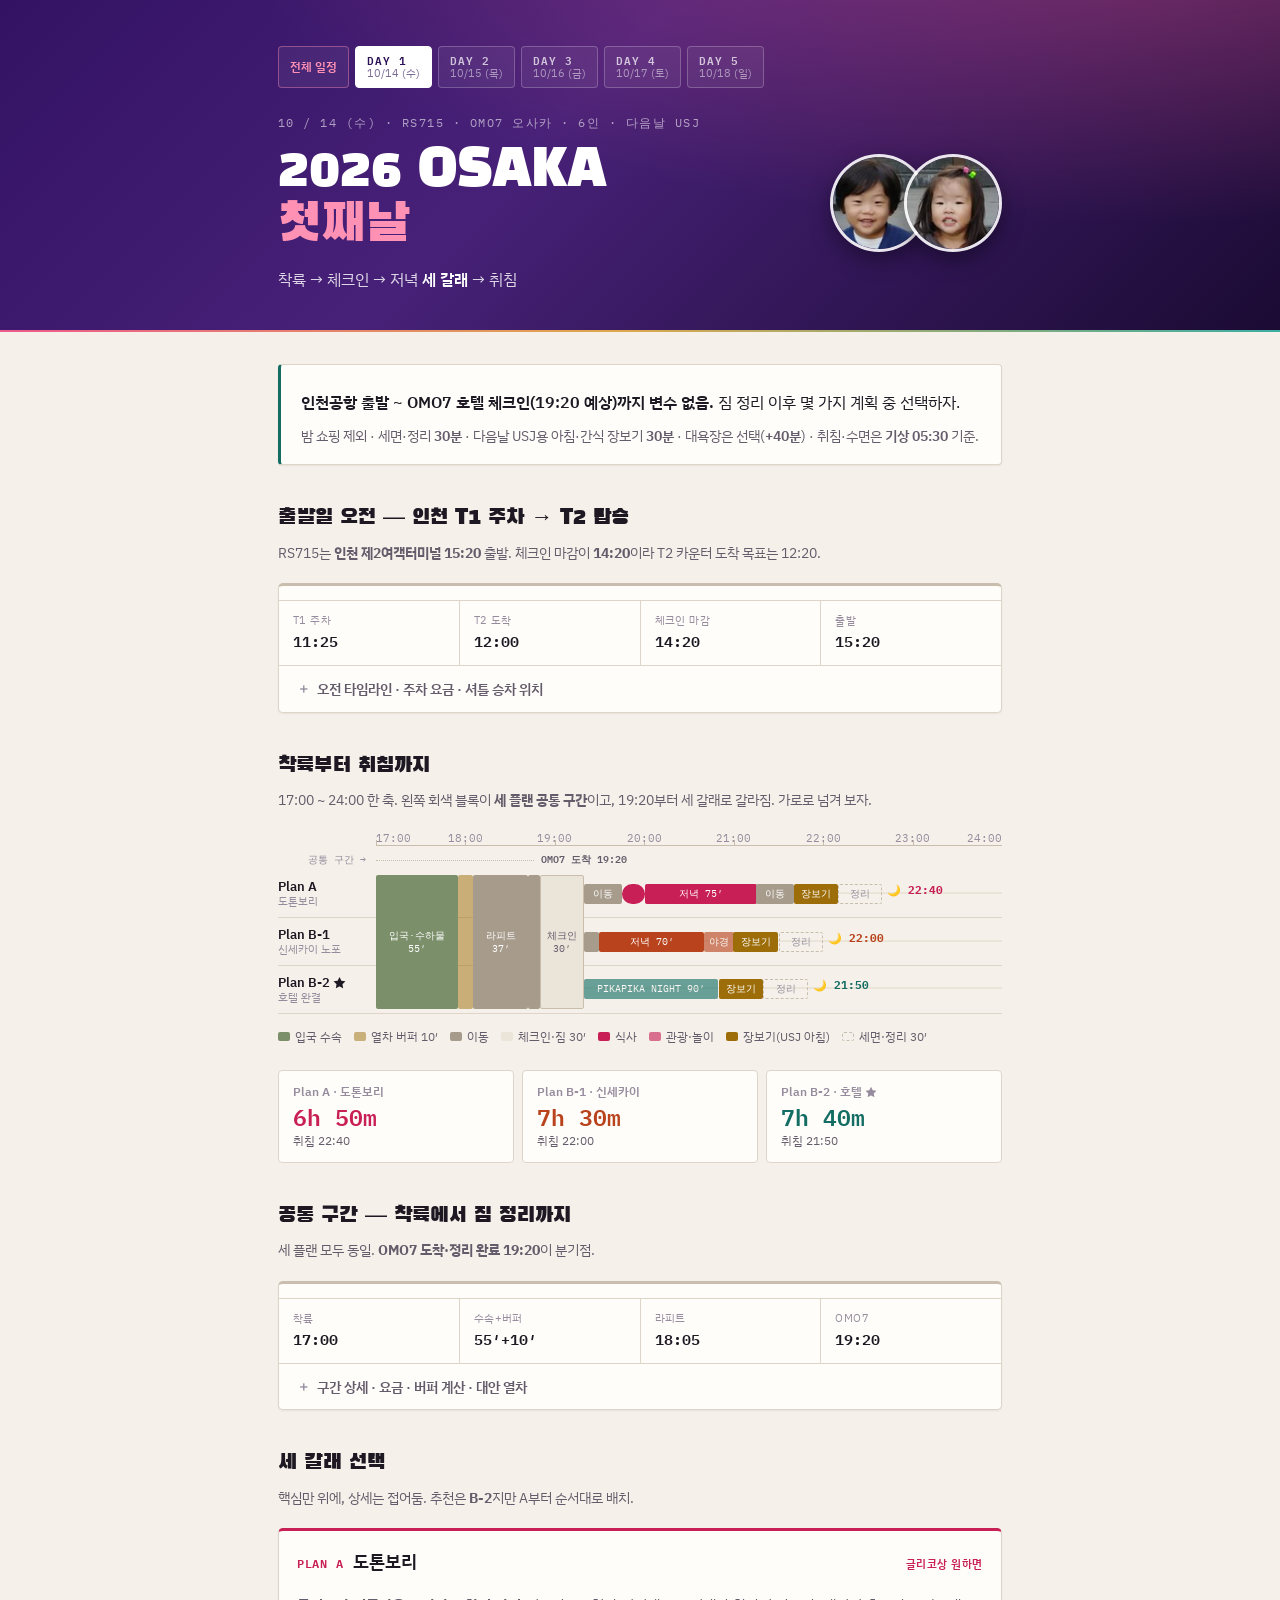
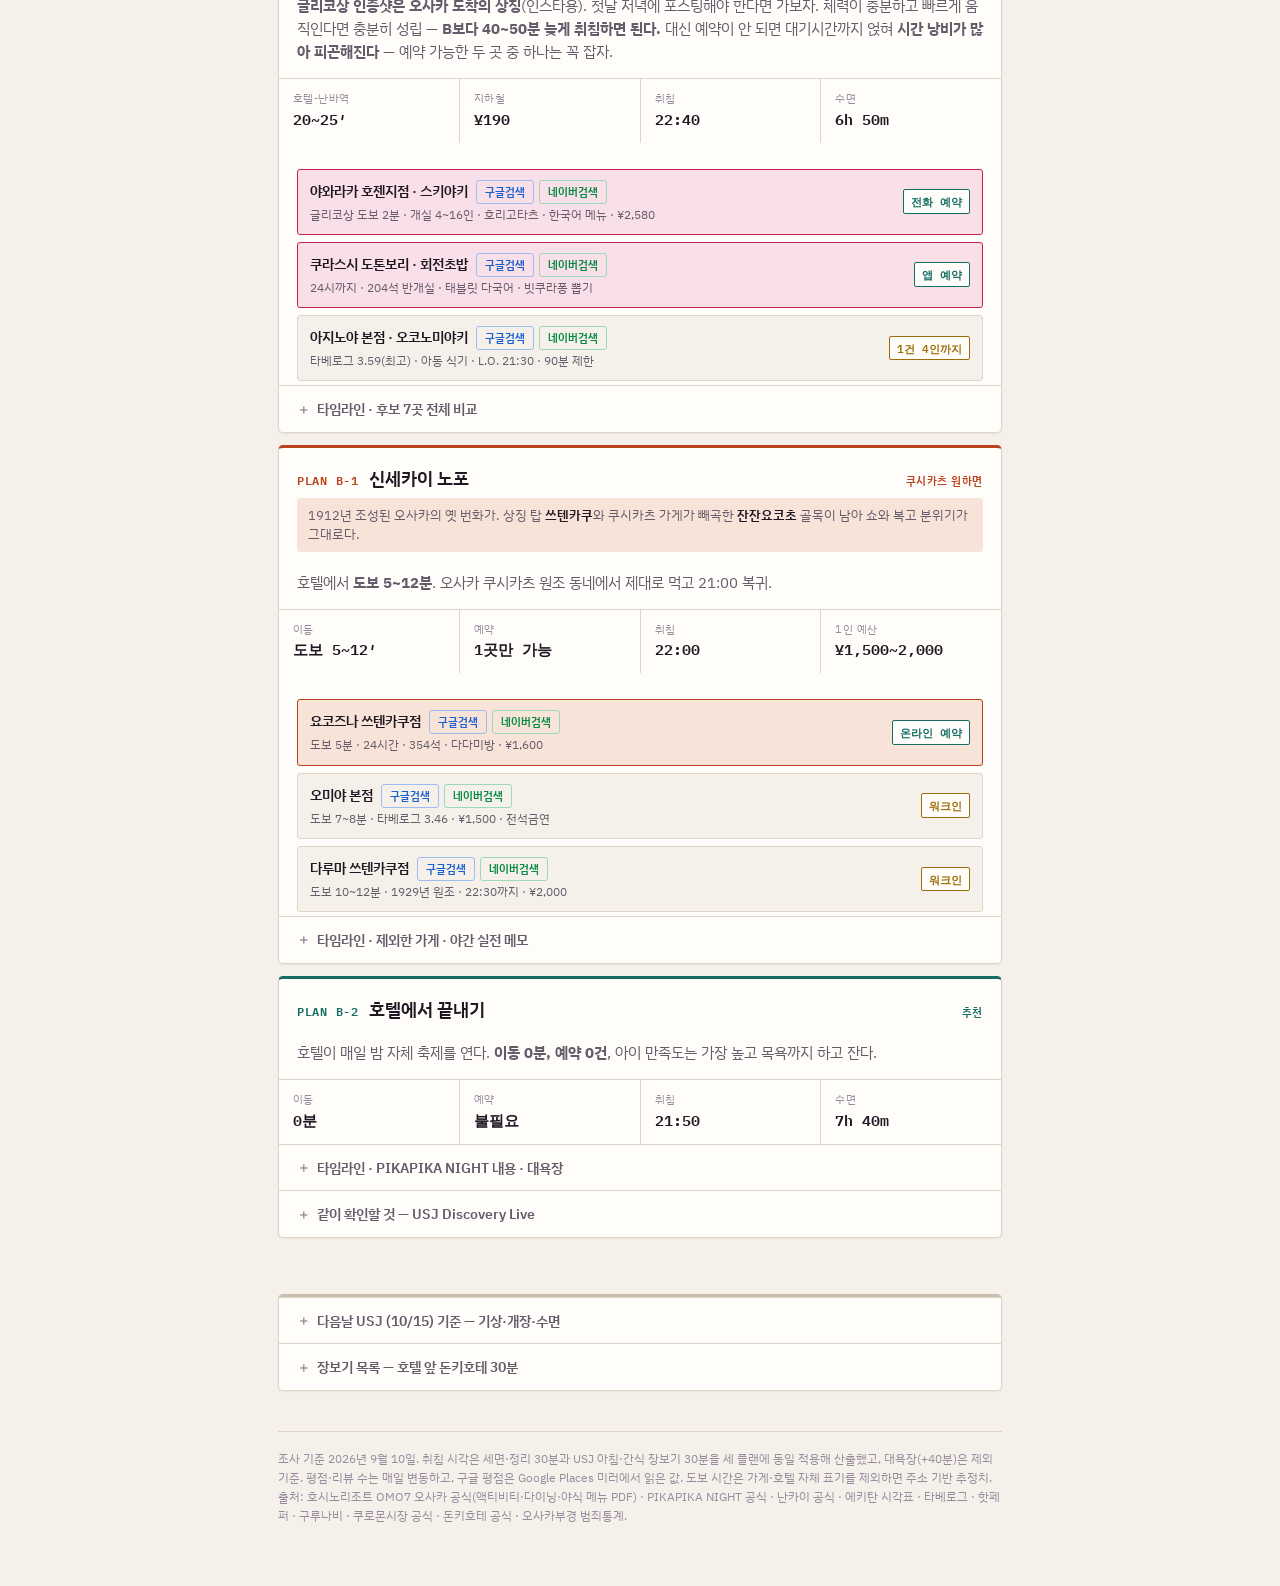
==== commit 2c3b4350: "Add files via upload" ====
--- a/day1.html
+++ b/day1.html
@@ -110,7 +110,7 @@
     <div class="axis">
       <div class="ticks">
         <div></div>
-        <div class="ticks-bar" id="ticks"></div>
+        <div class="ticks-bar" data-from="17" data-to="24"></div>
       </div>
 
       <div class="annorow">
@@ -385,34 +385,8 @@
 </footer>
 </div>
 
-<script>
-/* time axis ticks: 18:00–24:00 */
-(function(){
-  const t=document.getElementById('ticks');
-  for(let h=17;h<=24;h++){
-    const pct=(h-17)/7*100;
-    const s=document.createElement('span');
-    s.textContent=(h===24?'24':h)+':00';
-    s.style.left=pct+'%';
-    if(h===17)s.style.transform='translateX(0)';
-    if(h===24)s.style.transform='translateX(-100%)';
-    t.appendChild(s);
-    const i=document.createElement('i');i.style.left=pct+'%';t.appendChild(i);
-  }
-})();
-
-document.querySelectorAll('.sbtn button').forEach(b=>{
-  b.addEventListener('click',()=>{
-    const q=encodeURIComponent(b.dataset.q);
-    const u=(b.dataset.e==='g')
-      ? 'https://www.google.com/search?q='+q
-      : 'https://search.naver.com/search.naver?query='+q;
-    window.open(u,'_blank','noopener,noreferrer,width=540,height=800');
-  });
-});
-
-
-</script>
-
+
+
+<script src="assets/app.js" defer></script>
 </body>
 </html>
--- a/assets/base.css
+++ b/assets/base.css
@@ -355,3 +355,5 @@
   .daynav a span{display:none;}
   .daynav a{padding:7px 10px;}
 }
+
+.seg.meet{background:var(--bath);}
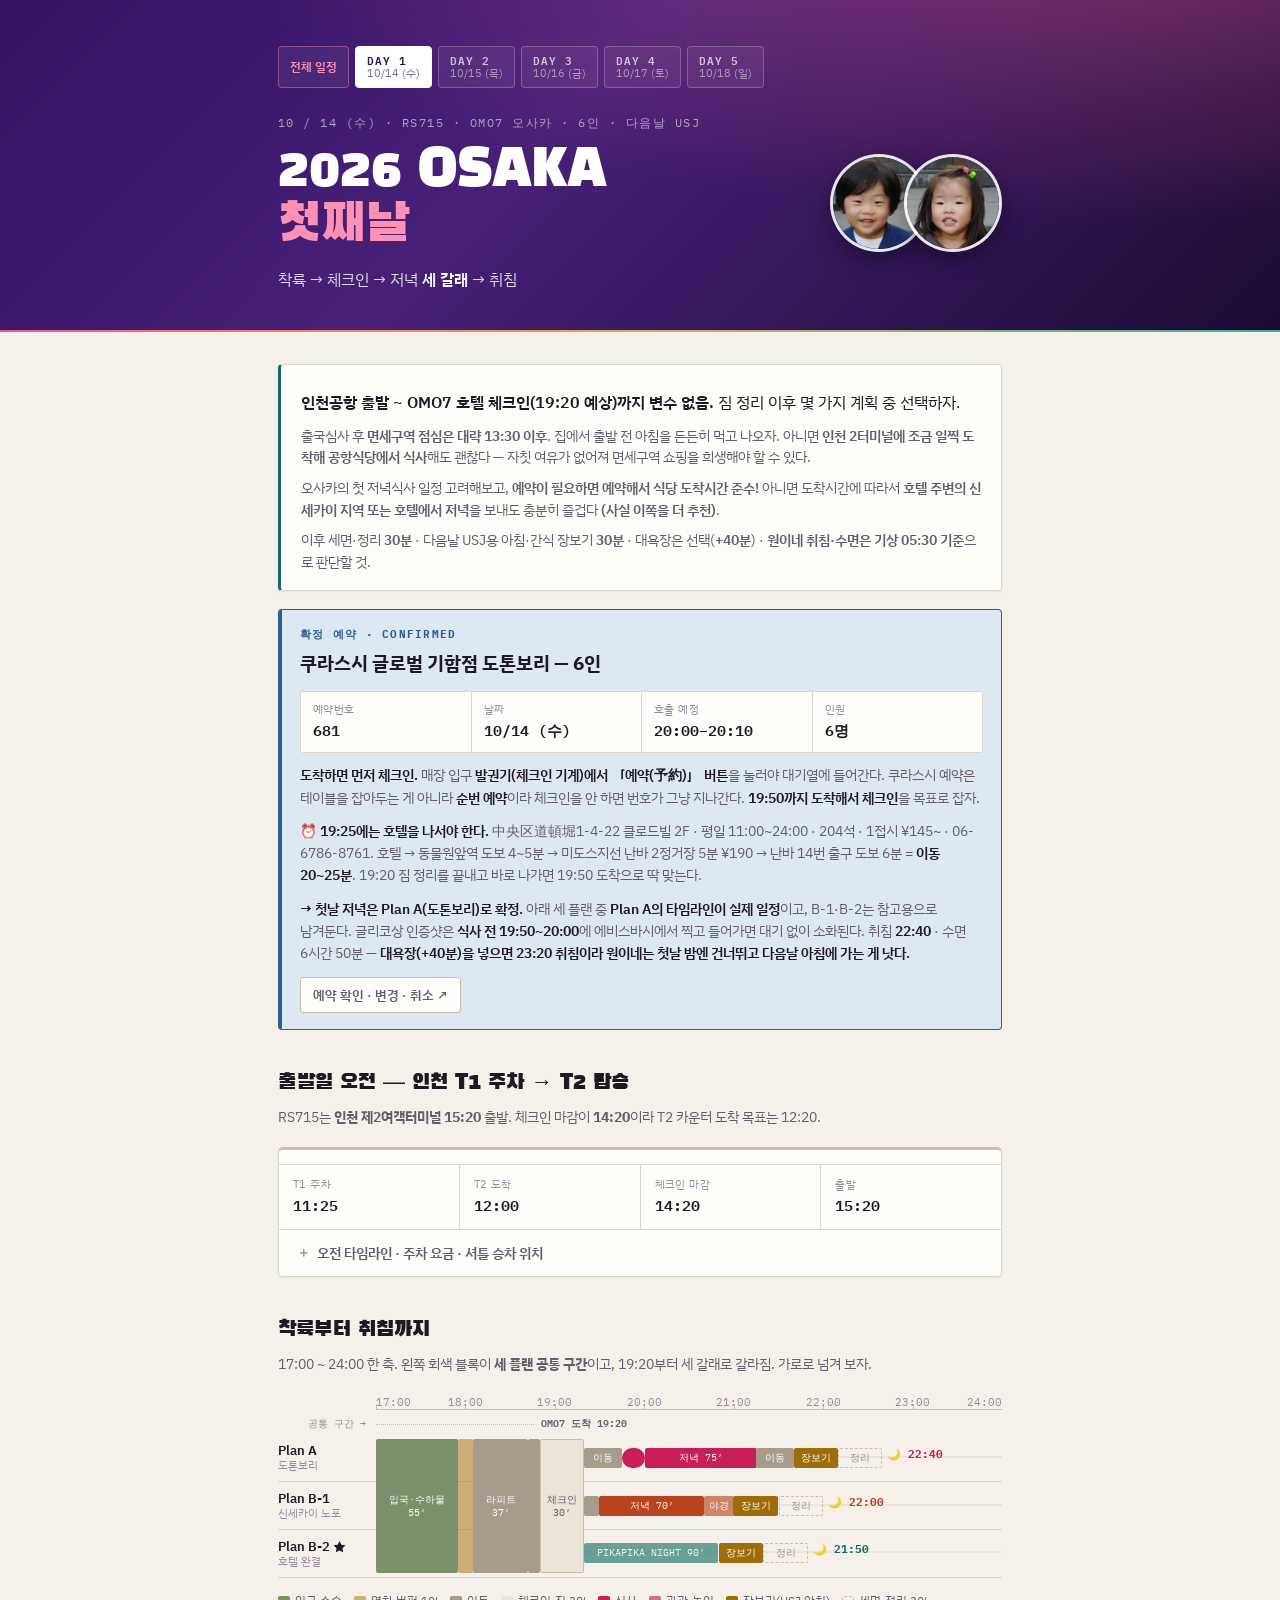
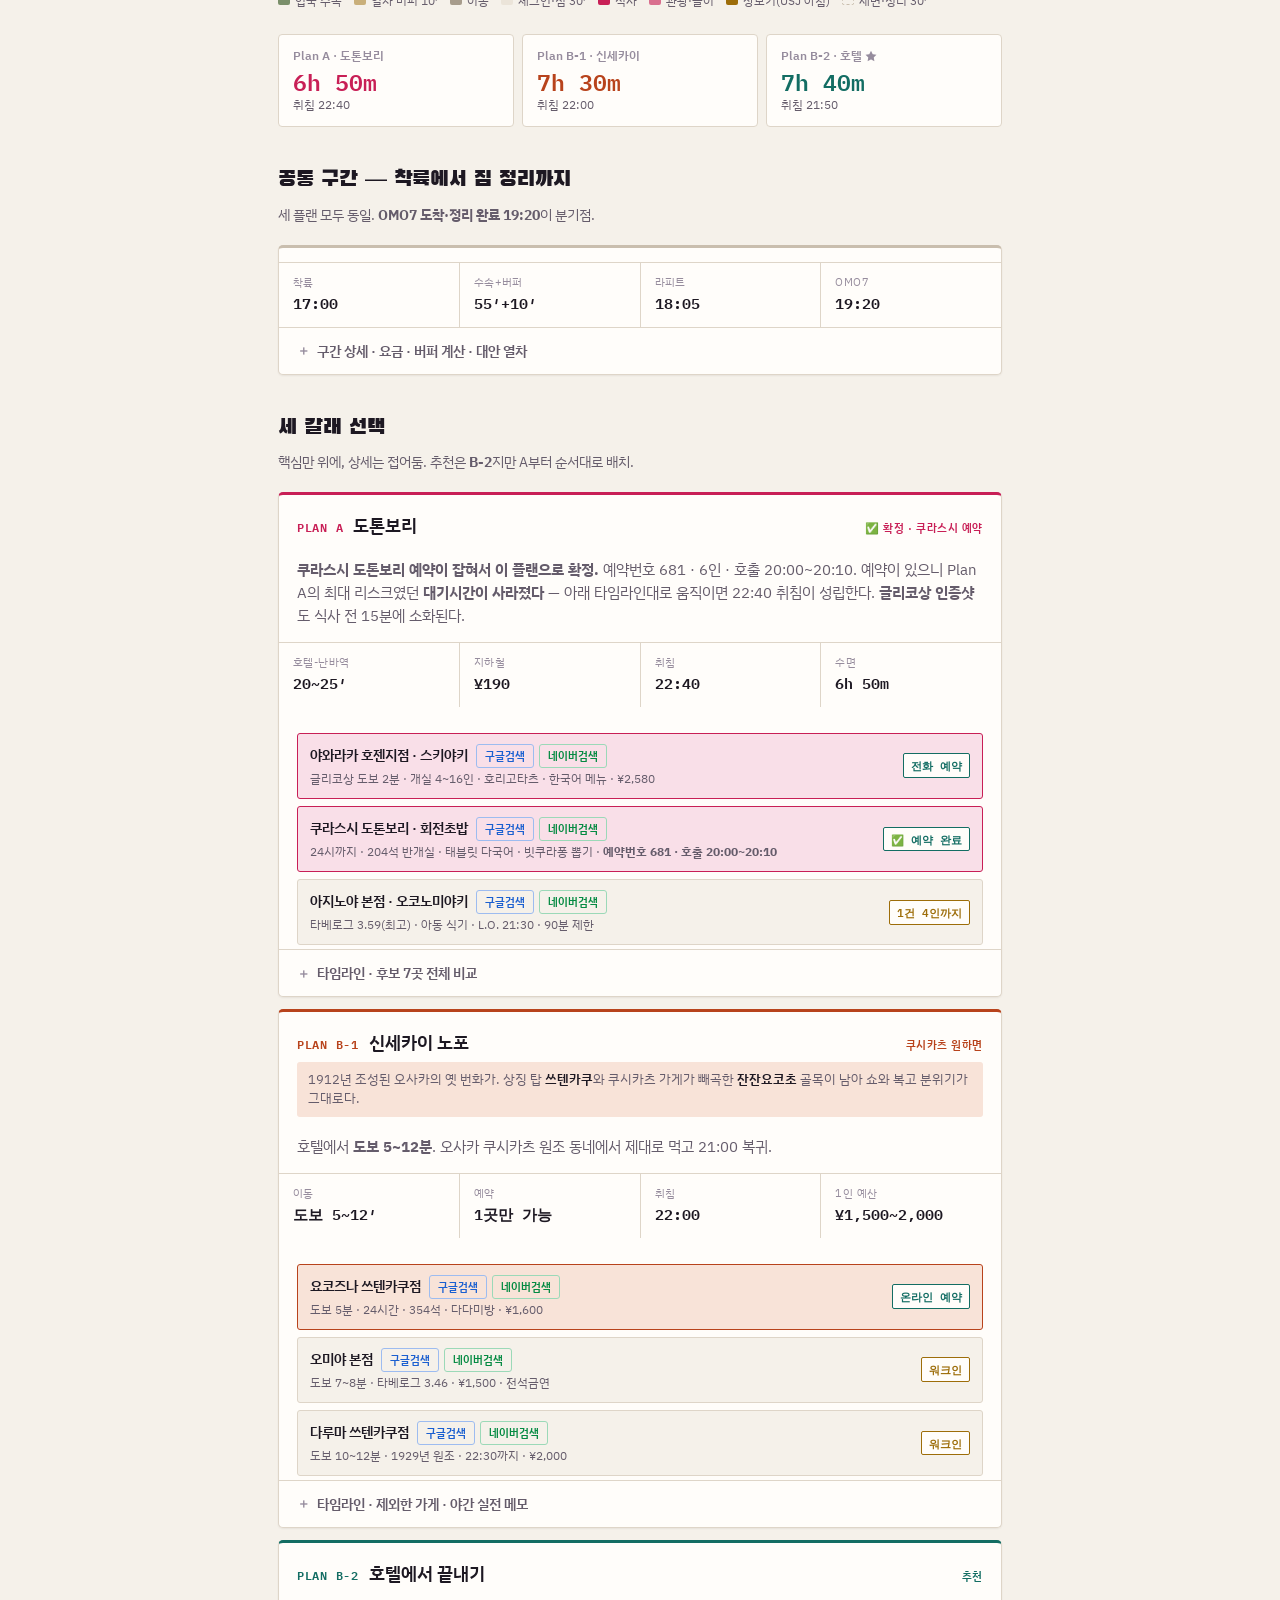
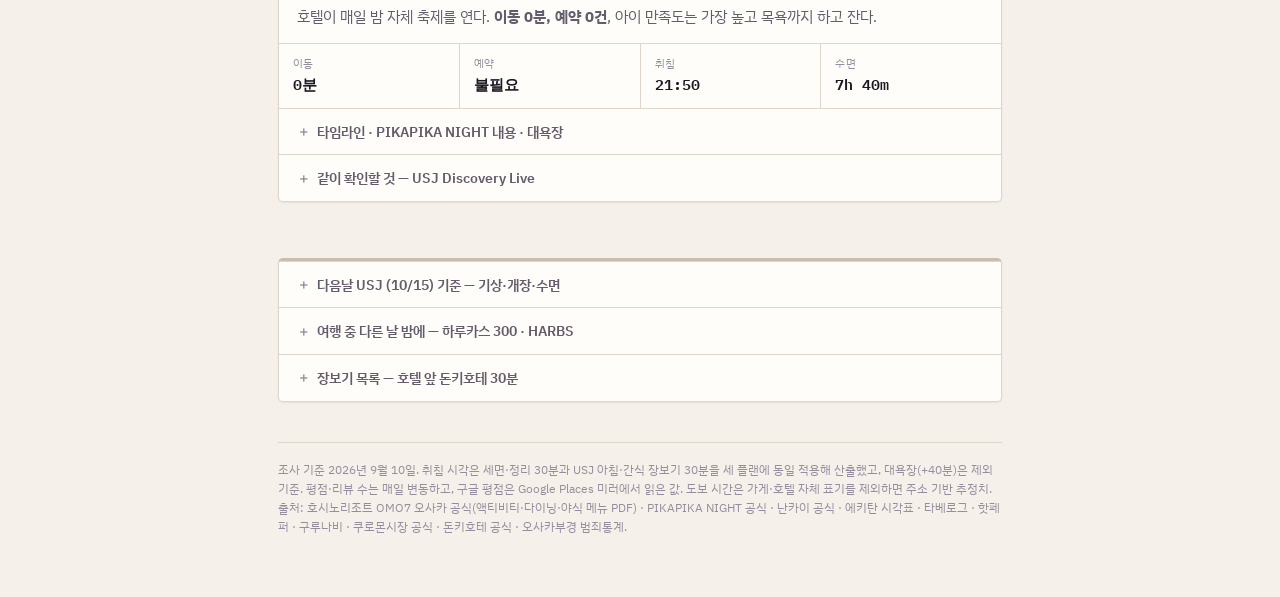
==== commit 22d83ad6: "Add files via upload" ====
--- a/day1.html
+++ b/day1.html
@@ -65,7 +65,24 @@
 
 <div class="answer">
   <p><b>인천공항 출발 ~ OMO7 호텔 체크인(19:20 예상)까지 변수 없음.</b> 짐 정리 이후 몇 가지 계획 중 선택하자.</p>
-  <p class="sm">밤 쇼핑 제외 · 세면·정리 <b>30분</b> · 다음날 USJ용 아침·간식 장보기 <b>30분</b> · 대욕장은 선택(<b>+40분</b>) · 취침·수면은 <b>기상 05:30</b> 기준.</p>
+  <p class="sm">출국심사 후 <b>면세구역 점심은 대략 13:30 이후</b>. 집에서 출발 전 아침을 든든히 먹고 나오자. 아니면 <b>인천 2터미널에 조금 일찍 도착해 공항식당에서 식사</b>해도 괜찮다 — 자칫 여유가 없어져 면세구역 쇼핑을 희생해야 할 수 있다.</p>
+  <p class="sm">오사카의 첫 저녁식사 일정 고려해보고, <b>예약이 필요하면 예약해서 식당 도착시간 준수!</b> 아니면 도착시간에 따라서 <b>호텔 주변의 신세카이 지역 또는 호텔에서 저녁</b>을 보내도 충분히 즐겁다 <b>(사실 이쪽을 더 추천)</b>.</p>
+  <p class="sm">이후 세면·정리 <b>30분</b> · 다음날 USJ용 아침·간식 장보기 <b>30분</b> · 대욕장은 선택(<b>+40분</b>) · <b>원이네 취침·수면은 기상 05:30 기준</b>으로 판단할 것.</p>
+</div>
+
+<div class="booked">
+  <div class="t">확정 예약 · Confirmed</div>
+  <h3>쿠라스시 글로벌 기함점 도톤보리 — 6인</h3>
+  <div class="meta">
+    <div><div class="k">예약번호</div><div class="v">681</div></div>
+    <div><div class="k">날짜</div><div class="v">10/14 (수)</div></div>
+    <div><div class="k">호출 예정</div><div class="v">20:00–20:10</div></div>
+    <div><div class="k">인원</div><div class="v">6명</div></div>
+  </div>
+  <p><b>도착하면 먼저 체크인.</b> 매장 입구 <b>발권기(체크인 기계)에서 「예약(予約)」 버튼</b>을 눌러야 대기열에 들어간다. 쿠라스시 예약은 테이블을 잡아두는 게 아니라 <b>순번 예약</b>이라 체크인을 안 하면 번호가 그냥 지나간다. <b>19:50까지 도착해서 체크인</b>을 목표로 잡자.</p>
+  <p><b>⏰ 19:25에는 호텔을 나서야 한다.</b> 中央区道頓堀1-4-22 클로드빌 2F · 평일 11:00~24:00 · 204석 · 1접시 ¥145~ · 06-6786-8761. 호텔 → 동물원앞역 도보 4~5분 → 미도스지선 난바 2정거장 5분 ¥190 → 난바 14번 출구 도보 6분 = <b>이동 20~25분</b>. 19:20 짐 정리를 끝내고 바로 나가면 19:50 도착으로 딱 맞는다.</p>
+  <p><b>→ 첫날 저녁은 Plan A(도톤보리)로 확정.</b> 아래 세 플랜 중 <b>Plan A의 타임라인이 실제 일정</b>이고, B-1·B-2는 참고용으로 남겨둔다. 글리코상 인증샷은 <b>식사 전 19:50~20:00</b>에 에비스바시에서 찍고 들어가면 대기 없이 소화된다. 취침 <b>22:40</b> · 수면 6시간 50분 — <b>대욕장(+40분)을 넣으면 23:20 취침이라 원이네는 첫날 밤엔 건너뛰고 다음날 아침에 가는 게 낫다.</b></p>
+  <a class="cancel" href="https://reservation.kurasushi.co.jp/cancel?v=OOKj2RMXkkc2qM78&amp;rid=PgNrKlcqh8sarrfwDATdW5I6WnBTioA1ZkSPC3prjkk%3D&amp;shopId=178431&amp;lang=ja" target="_blank" rel="noopener noreferrer">예약 확인 · 변경 · 취소 ↗</a>
 </div>
 
 <section>
@@ -83,19 +100,29 @@
         <summary>오전 타임라인 · 주차 요금 · 셔틀 승차 위치</summary>
         <div class="dbody">
           <div class="mt">
-            <div class="mt-r"><div class="mt-t">11:25</div><div class="mt-d"><b>인천 T1 단기주차장 도착 · 주차</b><span>터미널 바로 앞이라 <b>셔틀 없이 도보로 연결</b>. 요금 <b>1일 ₩24,000</b> · 최초 10분 무료 · 시간당 ₩2,400. 짐과 아이 둘을 데리고 셔틀을 안 타는 값으로는 합리적</span></div><div class="mt-i"><svg><use href="#i-pin"/></svg></div></div>
+            <div class="mt-r"><div class="mt-t">11:25</div><div class="mt-d"><b>인천 T1 단기주차장 도착 · 주차</b><span>터미널 바로 앞이라 <b>셔틀 없이 도보로 연결</b>. 최초 10분 무료 · 기본 30분 ₩1,200 · 추가 15분 ₩600(시간당 ₩2,400) · <b>1일 최대 ₩24,000</b> — 10시간이면 상한에 도달</span></div><div class="mt-i"><svg><use href="#i-pin"/></svg></div></div>
             <div class="mt-r"><div class="mt-t">11:35</div><div class="mt-d"><b>T1 3층 출발층으로 이동</b><span>주차장에서 도보. 순환버스 승차장까지 여유 5분</span></div><div class="mt-i"><svg><use href="#i-walk"/></svg></div></div>
-            <div class="mt-r"><div class="mt-t">11:40–12:00</div><div class="mt-d"><b>터미널 간 순환버스 → T2</b><span>무료 · 15km <b>약 15분</b> · 배차 약 10분 · 05:00~23:00 · <b>T1 3층 중앙 8번 게이트 앞</b> 승차 → T2 3층 중앙 하차. 도로가 막히면 <b>공항철도 ₩1,050 · 6분</b>이 더 확실</span></div><div class="mt-i"><svg><use href="#i-train"/></svg></div></div>
+            <div class="mt-r"><div class="mt-t">11:40–12:00</div><div class="mt-d"><b>터미널 간 순환버스 → T2</b><span>무료 · 15km <b>약 15분</b> · 배차 약 10분 · 05:00~23:00 · <b>T1 3층 중앙 8번 게이트 앞</b> 승차 → T2 3층 중앙 하차. 도로가 막히면 <b>공항철도(₩1,050 · 6분)</b>가 더 확실 — 아래 비교 참고</span></div><div class="mt-i"><svg><use href="#i-train"/></svg></div></div>
             <div class="mt-r"><div class="mt-t">12:10–13:00</div><div class="mt-d"><b>에어서울 체크인 + 수하물 위탁</b><span>T2 <b>3층 E1~E10 카운터</b> · 오픈 첫편 출발 2시간 30분 전 · <b>마감 14:20</b>(출발 60분 전)</span></div><div class="mt-i"><svg><use href="#i-gate"/></svg></div></div>
             <div class="mt-r"><div class="mt-t">13:00–13:40</div><div class="mt-d"><b>보안검색 + 출국심사</b><span>요즘 병목은 보안검색. 항공사들이 권고를 2시간 → <b>3시간 전</b>으로 올린 이유</span></div><div class="mt-i"><svg><use href="#i-target"/></svg></div></div>
             <div class="mt-r"><div class="mt-t">13:40–14:45</div><div class="mt-d"><b>면세 구역 · 점심</b><span>1시간 40분 단거리라 기내식을 기대하기 어렵다. 여기서 먹고 타고, 아이들 간식도 이때 확보</span></div><div class="mt-i"><svg><use href="#i-bowl"/></svg></div></div>
             <div class="mt-r"><div class="mt-t">14:50</div><div class="mt-d"><b>탑승 게이트 도착</b><span>탑승 시작 출발 25~30분 전 · <b>마감 출발 10분 전</b></span></div><div class="mt-i"><svg><use href="#i-plane"/></svg></div></div>
             <div class="mt-r"><div class="mt-t">15:20</div><div class="mt-d"><b>RS715 출발 → 17:00 KIX 도착</b><span>1시간 40분 · KIX 제1터미널</span></div><div class="mt-i"><svg><use href="#i-plane"/></svg></div></div>
           </div>
+          <div class="note q"><b>원이네 주차비 — 친환경차 50% 감면 적용.</b> 10/14 11:25 입차 ~ 10/18 17:00 출차면 <b>약 101시간 35분</b>. 1일 상한 ₩24,000 × 4일 = ₩96,000 + 잔여 5시간 35분 ₩13,800 = <b>정가 ₩109,800 → 감면 후 ₩54,900</b>.<br><br>저공해차 <b>1·2종은 50%</b>, 3종은 20%. <b>하이브리드는 2종이라 50%</b>가 맞다(3종이라고 쓴 블로그가 많은데 오표기). <b>사전 등록 불필요</b> — 한국환경공단 행정정보 연동으로 번호판 조회해 자동 감면되고, 별도 서류를 낼 필요가 없다. 감면은 <b>중복 불가</b>라 가장 높은 하나만 적용된다. 출차 때 못 받았으면 <a class="ext" href="https://parking.airport.kr/wp/6110_01" target="_blank" rel="noopener noreferrer">사후감면 신청 ↗</a>.<br><br><span class="subnote">⚠️ 24시간 블록 과금인지 누적 시간 과금인지는 공식 고지가 없다. 이 일정은 두 해석 모두 ₩109,800으로 같아서 영향 없음. 확인하려면 주차운영센터 032-741-7700.</span></div>
+          <div class="note"><b>공항철도로 T1 → T2 — 탑승 위치와 도보 시간.</b> 단기주차장에서 <b>지하 연결통로로 교통센터 지하1층 대합실</b>까지 도보 <b>약 5분</b>, 대합실에서 <b>지하4층 승강장</b>까지 에스컬레이터 <b>약 3분</b>. 열차 <b>6분</b>(₩1,050, 일반열차), T2역은 여객터미널 <b>지하1층에 직결</b>이라 내려서 <b>3층 출국장까지 약 5분</b>. 문 대 문 <b>약 20분 + 열차 대기</b>.<br><br>순환버스는 <b>T1 3층 8번 게이트까지 걸어 나가 대기 10분 + 탑승 15분</b>. 짐 끌고 계단·에스컬레이터를 여러 번 타야 하는 철도 쪽이 6인 가족에겐 오히려 번거로울 수 있어 <b>기본은 순환버스, 도로 정체·버스 만차일 때 철도</b>로 가자. <span class="subnote">도보 시간은 층 구조 기반 추정치 — 공항 공식 고지는 열차 6분·₩1,050까지만 있다.</span></div>
+          <div class="note"><b>일찍 도착해 T2에서 식사한다면(보안검색 전).</b> <b>한식미담길</b> 교통센터 B1F 중앙 · 06:00~22:00 · ₩8,000~13,000 — 6인 한 상에 가장 무난. <b>와라쿠 샤샤</b> B1F 동편 ₩6,000~12,000, <b>쉐이크쉑</b> B1F 중앙 06:00~21:00(세트 ₩13,500), 4F 일반구역에 정육면체·PHO·우리가김치·호호카츠. <span class="subnote">T2 4F 평화옥은 폐점 표기가 있어 계획에 넣지 말 것.</span></div>
+          <div class="note q"><b>💳 한화 임직원 할인 — 아워홈 매장에서 사원증·명함 제시.</b> 아워홈은 <b>한화 계열</b>(2025년 5월 한화호텔앤드리조트가 지분 58.62% 인수)이고, 인천공항 매장에 임직원 할인이 적용된다. <b>핵심은 「일반구역」 — 보안검색 전에 먹어야 할인이 된다.</b> 면세구역 매장은 대상이 아니다.
+    <div class="shop">
+      <div><b class="k">10/14 T2</b><span><b>컬리너리스퀘어</b> T2 일반구역 <b>4층</b>(032-743-7199) — <b>식사메뉴 10%</b> · 타코벨 제외 / <b>아워당</b> T2 일반구역 <b>B1층</b>(032-743-7196) — 제조음료·베이커리·인더박스 <b>10%</b>(KTD 할인 제외). <b>둘 다 메인 카운터에서 주문하고 사원증 or 명함 제시 — 키오스크로 주문하면 할인 불가.</b></span></div>
+      <div><b class="k">10/18 T1</b><span>귀국편이 T1 도착(16:30)이라 저녁 먹고 출발할 수 있다 — <b>컬리너리스퀘어</b> B1층(032-743-6278, 타코벨 제외) · <b>손수헌</b> 4층(032-743-6284, 한식) · <b>싱카이</b>(중식) · <b>PHO</b>(베트남) 모두 B1층 032-743-6281. <b>전부 식사메뉴 10%</b>, 계산 시 카운터에 사원증 or 명함 제시</span></div>
+      <div><b class="k">선택 기준</b><span>6인 한 상이면 <b>T2 4층 컬리너리스퀘어가 정답</b> — 푸드홀이라 각자 고르고 10%가 붙는다. 앞서 적은 <b>한식미담길·쉐이크쉑은 할인 대상이 아니다.</b> 커피·빵만 필요하면 B1 아워당</span></div>
+    </div>
+    <span class="subnote">⚠️ 안내문에 T1 면세구역·탑승동 푸드엠파이어의 운영 종료 예정일이 2025년으로 적혀 있어 자료 자체가 오래됐을 수 있다. 계산 전에 카운터에서 "한화 임직원 할인 되나요" 한 번 확인하자.</span></div>
+          <div class="note"><b>통신사 멤버십 라운지 할인 — 임직원 할인과 별개로 쓸 수 있다.</b> <b>KT 멤버십 × 스카이허브 라운지 30%</b>(T2 East/West 4F, $45 → 약 $31.50, 월 1회, 본인+동반 1인). <b>SKT T멤버십 × 마티나 라운지</b> VIP 30% / Gold·Silver 20%(T2 4F 면세지역 게이트 252 부근, 07:00~22:00, 성인 ₩53,000 · 소아 36개월~10세 ₩23,000). 카드사 라운지 무료 혜택이 있으면 그쪽이 먼저다.</div>
           <div class="note"><b>왜 T1에 주차하나.</b> T2 단기주차장도 요금은 같은 ₩24,000이고, T2에 바로 대면 순환버스 20분을 아낀다. 그런데 <b>귀국편이 T1 도착</b>이라 T2에 주차하면 돌아올 때 순환버스를 한 번 더 타야 한다 — 짐이 늘어난 귀국길에 타는 게 더 번거롭다. <b>T1 주차는 갈 때 20분을 쓰고 올 때 20분을 버는 선택</b>이다.</div>
           <div class="note q"><b>귀국은 인천 T1 도착.</b> 티웨이 TW304 — 10/18(일) KIX 제1터미널 14:30 → 인천 <b>제1여객터미널</b> 16:30. 도착층에서 주차장까지 바로 걸어간다.</div>
           <div class="note q"><b>출국 혼잡도는 10/12에 확인.</b> 인천공항 예측 서비스는 D+2까지만 제공하고 매일 17:00 갱신. 시간당 5,500명 이상이면 빨간색.</div>
-          <div class="note"><b>시간이 남으면 — 하루카스 300 야경.</b> "길 건너"는 아니다. OMO7에서 아베노 하루카스는 <b>약 1.8~2.0km · 도보 25~30분</b>(추정)이라 <b>JR 신이마미야 → 텐노지 1정거장, 2~3분, ¥150</b>이 정답. 전망대 <b>09:00~22:00, 최종입장 21:30</b> · 대인 ¥2,200 / 소인(6~14세) ¥900 · 전날까지 웹 예매 시 ¥1,980 / ¥810. <b>Plan B로 저녁을 일찍 끝내면 20:40~21:30 입장이 가능</b>하지만 취침이 23시를 넘겨 USJ 전날엔 무리 — <b>여행 후반 다른 날 밤</b>이 낫다.<br><br><b>HARBS(하루카스 근철본점 윙관 3F)</b>는 밀크레이프 ¥1,050 · 커피 ¥700(리필) · 63석 · <b>예약 불가</b>인데 <b>L.O. 19:00</b>이라 첫날 밤에는 물리적으로 불가능하다. 다른 날 낮으로 잡자. 초등학생 이상 <b>1인 1음료 필수</b>라 6인이면 음료 6잔이 붙는다.</div>
         </div>
       </details>
     </div>
@@ -205,7 +232,7 @@
             <div class="mt-r"><div class="mt-t">참고</div><div class="mt-d"><b>현장 구매도 충분히 합리적</b><span>현장 발매기·창구 「관공토쿠와리 라피트킷푸」 <b>대인 ¥1,560 / 소인 ¥780</b>(난바·신이마미야·간사이공항, 05:00~23:00). 정규 종이표는 ¥1,670. <b>사전구매와의 차이는 대인 1인 ¥150~260(약 1,400~2,400원)</b>이니, 입국 후 실제 시각을 보고 <b>공항급행으로 바꿀 여지</b>를 남기는 값으로는 싼 편</span></div><div class="mt-i"><svg><use href="#i-cart"/></svg></div></div>
             <div class="mt-r"><div class="mt-t">대안</div><div class="mt-d"><b>공항급행 ¥970 · 42분 · 15~20분 간격</b><span>수속이 빨리 끝났는데 라피트가 20분 이상 남았으면 이쪽. 18:14 편 → 18:56 도착으로 14분 늦지만 <b>1인 ¥550 절약</b>(6인 ¥3,300). 단 좌석 지정이 없어 퇴근 시간대엔 서서 갈 수 있음</span></div><div class="mt-i"><svg><use href="#i-train"/></svg></div></div>
             <div class="mt-r"><div class="mt-t">18:42–18:50</div><div class="mt-d"><b>신이마미야역 → 호텔 도보</b><span>난카이 북출구 / JR 동출구가 호텔 바로 앞 · 짐 들고 3~5분</span></div><div class="mt-i"><svg><use href="#i-pin"/></svg></div></div>
-            <div class="mt-r"><div class="mt-t">18:50–19:20</div><div class="mt-d"><b>OMO7 도착 → 정리 완료 19:20</b><span>체크인 15:00~ · 436실 · 6인 체크인 20분 + 방 배분·짐 최소 정리 10분. <b>세 플랜 동일</b></span></div><div class="mt-i"><svg><use href="#i-bed"/></svg></div></div>
+            <div class="mt-r"><div class="mt-t">18:50–19:20</div><div class="mt-d"><b>OMO7 도착 → 정리 완료 19:20</b><span>체크인 15:00~ · 436실 · 6인 체크인 20분 + 방 배분·짐 최소 정리 10분. <b>세 플랜 동일</b>. ✅ <b>체크인할 때 유카타 챙기는 것 잊지 말자</b> — 관내에서 그대로 입고 다니면 되고, 대욕장·PIKAPIKA NIGHT 갈 때도 편하다</span></div><div class="mt-i"><svg><use href="#i-bed"/></svg></div></div>
           </div>
           <div class="note q"><b>터미널 확정.</b> 갈 때 <b>에어서울 RS715</b> — 인천 제2여객터미널 15:20 → KIX <b>제1터미널</b> 17:00. 올 때 <b>티웨이 TW304</b> — KIX <b>제1터미널</b> 10/18(일) 14:30 → 인천 <b>제1여객터미널</b> 16:30. KIX는 왕복 모두 제1터미널이라 셔틀이 없지만, <b>인천은 갈 때 T2 / 올 때 T1로 다릅니다</b> — 주차나 픽업 잡을 때 주의.</div>
           <div class="note"><b>라피트 성인 ¥1,560</b>(현장), 최저는 <b>디지털킷푸 ¥1,410</b>. Klook 같은 재판매처는 <b>어린이표를 안 팔아</b> 현장 구매를 요구하니, 6인을 한 번에 처리하려면 난카이 공식 디지털킷푸가 낫다.</div>
@@ -227,9 +254,9 @@
       <div class="plan-h">
         <span class="code">PLAN A</span>
         <h3>도톤보리</h3>
-        <span class="rec">글리코상 원하면</span>
-      </div>
-      <p class="gist"><b>글리코상 인증샷은 오사카 도착의 상징</b>(인스타용). 첫날 저녁에 포스팅해야 한다면 가보자. 체력이 충분하고 빠르게 움직인다면 충분히 성립 — <b>B보다 40~50분 늦게 취침하면 된다.</b> 대신 예약이 안 되면 대기시간까지 얹혀 <b>시간 낭비가 많아 피곤해진다</b> — 예약 가능한 두 곳 중 하나는 꼭 잡자.</p>
+        <span class="rec">✅ 확정 · 쿠라스시 예약</span>
+      </div>
+      <p class="gist"><b>쿠라스시 도톤보리 예약이 잡혀서 이 플랜으로 확정.</b> 예약번호 681 · 6인 · 호출 20:00~20:10. 예약이 있으니 Plan A의 최대 리스크였던 <b>대기시간이 사라졌다</b> — 아래 타임라인대로 움직이면 22:40 취침이 성립한다. <b>글리코상 인증샷</b>도 식사 전 15분에 소화된다.</p>
       <div class="kpis">
         <div class="kpi"><div class="k">호텔-난바역</div><div class="v">20~25′</div></div>
         <div class="kpi"><div class="k">지하철</div><div class="v">¥190</div></div>
@@ -239,7 +266,7 @@
       <div style="padding:14px 18px 4px">
         <div class="picks">
           <div class="pick best"><div><div class="nm"><span>야와라카 호젠지점 · 스키야키</span><span class="sbtn"><button class="g" data-q="やわらか 法善寺店" data-e="g">구글검색</button><button class="n" data-q="야와라카 호젠지점" data-e="n">네이버검색</button></span></div><div class="mt2">글리코상 도보 2분 · 개실 4~16인 · 호리고타츠 · 한국어 메뉴 · ¥2,580</div></div><div class="tag ok">전화 예약</div></div>
-          <div class="pick best"><div><div class="nm"><span>쿠라스시 도톤보리 · 회전초밥</span><span class="sbtn"><button class="g" data-q="くら寿司 グローバル旗艦店 道頓堀" data-e="g">구글검색</button><button class="n" data-q="쿠라스시 도톤보리" data-e="n">네이버검색</button></span></div><div class="mt2">24시까지 · 204석 반개실 · 태블릿 다국어 · 빗쿠라퐁 뽑기</div></div><div class="tag ok">앱 예약</div></div>
+          <div class="pick best"><div><div class="nm"><span>쿠라스시 도톤보리 · 회전초밥</span><span class="sbtn"><button class="g" data-q="くら寿司 グローバル旗艦店 道頓堀" data-e="g">구글검색</button><button class="n" data-q="쿠라스시 도톤보리" data-e="n">네이버검색</button></span></div><div class="mt2">24시까지 · 204석 반개실 · 태블릿 다국어 · 빗쿠라퐁 뽑기 · <b>예약번호 681 · 호출 20:00~20:10</b></div></div><div class="tag ok">✅ 예약 완료</div></div>
           <div class="pick"><div><div class="nm"><span>아지노야 본점 · 오코노미야키</span><span class="sbtn"><button class="g" data-q="味乃家 本店 難波" data-e="g">구글검색</button><button class="n" data-q="아지노야 본점 난바" data-e="n">네이버검색</button></span></div><div class="mt2">타베로그 3.59(최고) · 아동 식기 · L.O. 21:30 · 90분 제한</div></div><div class="tag no">1건 4인까지</div></div>
         </div>
       </div>
@@ -335,6 +362,7 @@
           </div>
           <div class="note"><b>⚠️ 무한리필 여부는 확인이 안 된다.</b> 공식은 "1인당 음식·음료 티켓 2장 + 게임 티켓 1장"이라고만 쓴다. 그런데 2026년 7월자 블로그는 타코야키·맥주 무한리필(30분 슬롯제)을 보고한다. 두 정보가 충돌 — <b>무제한을 기대하고 저녁을 걸지 말고</b>, 야식 메뉴 보충을 전제로 잡자.</div>
           <div class="note">添い寝(별도 침대 없는 아동)는 티켓이 <b>게임 1장 + 드링크 1장</b>뿐. 예약 형태를 확인하자. 문신 노출 시 대욕장 입장이 거부된다.</div>
+          <div class="note q"><b>대욕장 「유야」 — ¥1,000이 아깝지 않다는 후기.</b> 투숙객 후기를 그대로 옮기면 — <i>"천장이 뚫려 있어서 겨울에는 노천탕 같다. 바람이 정말 기분 좋다. 욕조도 넓고, 사진으로 상상하는 것보다 더 넓다. <b>일반 대중목욕탕의 3배 크기</b>를 상상해 보시라. 게다가 <b>절반은 누워서 쉴 수 있는 탕</b>이라 누워서 하늘을 볼 수 있다. 온천은 아니지만 <b>목욕탕 디자인의 퀄리티는 호시노야 도쿄나 카이 포로토와 다를 바 없다.</b> +¥1,000으로 <b>밤에도 아침에도 두 번</b> 즐길 수 있었다."</i><br><br>그리고 <b>탈의실에 551호라이 아이스크림이 무료</b>다 — 고기만두로 유명한 그 551. 이것만으로도 아이들이 따라나선다. <b>¥1,000은 1회권이 아니라 체류 중 이용권 성격</b>이라는 뜻이니, 넣기로 했으면 <b>첫날 밤 + 다음날 아침</b> 두 번을 계산에 넣자. <span class="subnote">후기는 투숙객 개인 경험. 2회 이용 조건은 체크인 때 프런트에서 확인하자.</span></div>
           <div class="note q"><b>분위기 먼저 보고 정하자.</b> 호시노리조트 공식 영상 — <a class="ext" href="https://www.youtube.com/watch?v=1ZGri6tdJoo" target="_blank" rel="noopener noreferrer">PIKAPIKA NIGHT 영상 보기 ↗</a> (조회 10만 회 전후). 포장마차·사격·빙고 분위기가 그대로 담겨 있다.</div>
           <div class="note"><b>매일 밤 열린다.</b> 첫날에 Plan A·B-1을 고르더라도 <b>여행 중 귀가가 이른 날이 있으면 한 번 더</b> 즐길 수 있다. 19:15~22:00, 최종입장 21:50 — 21:30 전에 호텔에 들어오는 날이면 쇼타임은 놓쳐도 요코초와 게임은 가능하다.</div>
         </div>
@@ -356,6 +384,12 @@
       <details>
         <summary>다음날 USJ (10/15) 기준 — 기상·개장·수면</summary>
         <div class="dbody"><div class="note">기상 <b>05:30</b> 기준. USJ는 10/15 08:00 개장 게시이지만 <b>15~30분 앞당겨 여는 날이 많아</b> 게이트 06:30~07:00 도착이 안전선. 대욕장을 넣으면 세 플랜 모두 <b>+40분</b> — B-2 22:30 / B-1 22:40 / A 23:20.</div></div>
+      </details>
+      <details>
+        <summary>여행 중 다른 날 밤에 — 하루카스 300 · HARBS</summary>
+        <div class="dbody">
+          <div class="note"><b>하루카스 300 야경 — 첫날 밤은 무리, 다른 날 밤에.</b> 호텔에서 "길 건너"는 아니다. OMO7에서 아베노 하루카스는 <b>약 1.8~2.0km · 도보 25~30분</b>(추정)이라 <b>JR 신이마미야 → 텐노지 1정거장, 2~3분, ¥150</b>이 정답. 전망대 <b>09:00~22:00, 최종입장 21:30</b> · 대인 ¥2,200 / 소인(6~14세) ¥900 · 전날까지 웹 예매 시 ¥1,980 / ¥810. 첫날은 Plan B로 저녁을 일찍 끝내면 20:40~21:30 입장이 가능하지만 취침이 23시를 넘겨 <b>USJ 전날엔 무리</b> — <b>여행 후반 다른 날 밤</b>이 낫다.<br><br><b>HARBS(하루카스 근철본점 윙관 3F)</b>는 밀크레이프 ¥1,050 · 커피 ¥700(리필) · 63석 · <b>예약 불가</b>인데 <b>L.O. 19:00</b>이라 첫날 밤에는 물리적으로 불가능하다. 다른 날 낮으로 잡자. 초등학생 이상 <b>1인 1음료 필수</b>라 6인이면 음료 6잔이 붙는다.</div>
+        </div>
       </details>
       <details>
         <summary>장보기 목록 — 호텔 앞 돈키호테 30분</summary>
--- a/assets/base.css
+++ b/assets/base.css
@@ -357,3 +357,24 @@
 }
 
 .seg.meet{background:var(--bath);}
+
+/* confirmed reservation callout */
+.booked{
+  margin-top:18px;background:var(--bath-soft);border:1px solid var(--bath);
+  border-left:4px solid var(--bath);border-radius:4px;padding:16px 18px;
+}
+.booked .t{font-family:'IBM Plex Mono',monospace;font-size:10.5px;letter-spacing:.12em;
+  text-transform:uppercase;color:var(--bath);font-weight:700;}
+.booked h3{margin:5px 0 0;font-size:19px;font-weight:650;color:var(--ink);word-break:keep-all;}
+.booked .meta{display:flex;flex-wrap:wrap;gap:0;margin:12px 0 0;
+  border-top:1px solid var(--line);border-left:1px solid var(--line);border-radius:3px;overflow:hidden;}
+.booked .meta > div{flex:1 1 110px;padding:9px 12px;border-right:1px solid var(--line);
+  border-bottom:1px solid var(--line);background:var(--surface);}
+.booked .meta .k{font-size:10.5px;color:var(--ink-3);letter-spacing:.04em;}
+.booked .meta .v{font-family:'IBM Plex Mono',monospace;font-size:15px;font-weight:600;margin-top:2px;color:var(--ink);}
+.booked p{margin:11px 0 0;font-size:13.5px;color:var(--ink-2);line-height:1.65;word-break:keep-all;}
+.booked p b{color:var(--ink);font-weight:600;}
+.booked .cancel{display:inline-block;margin-top:12px;font-size:12.5px;padding:7px 12px;
+  border:1px solid var(--line-2);border-radius:3px;background:var(--surface);
+  color:var(--ink-2);text-decoration:none;font-weight:600;}
+.booked .cancel:hover{border-color:var(--bath);color:var(--bath);}
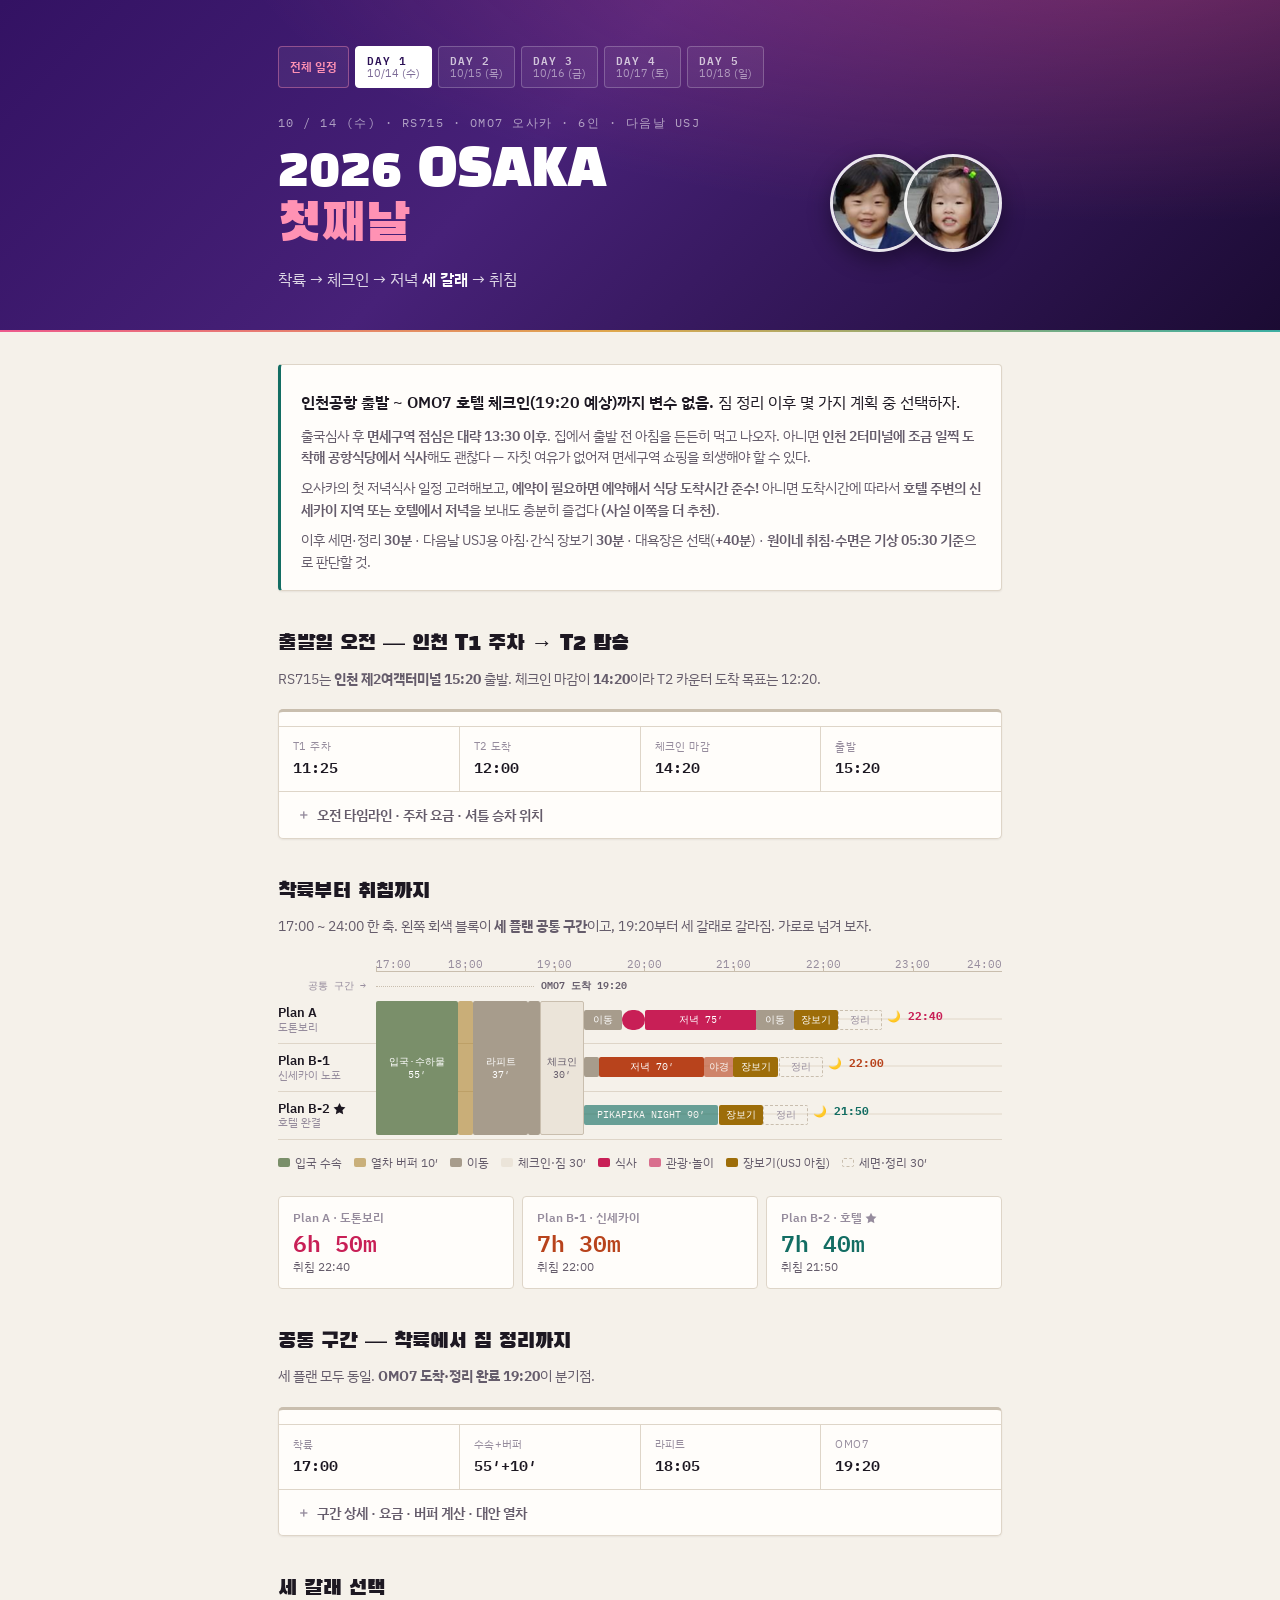
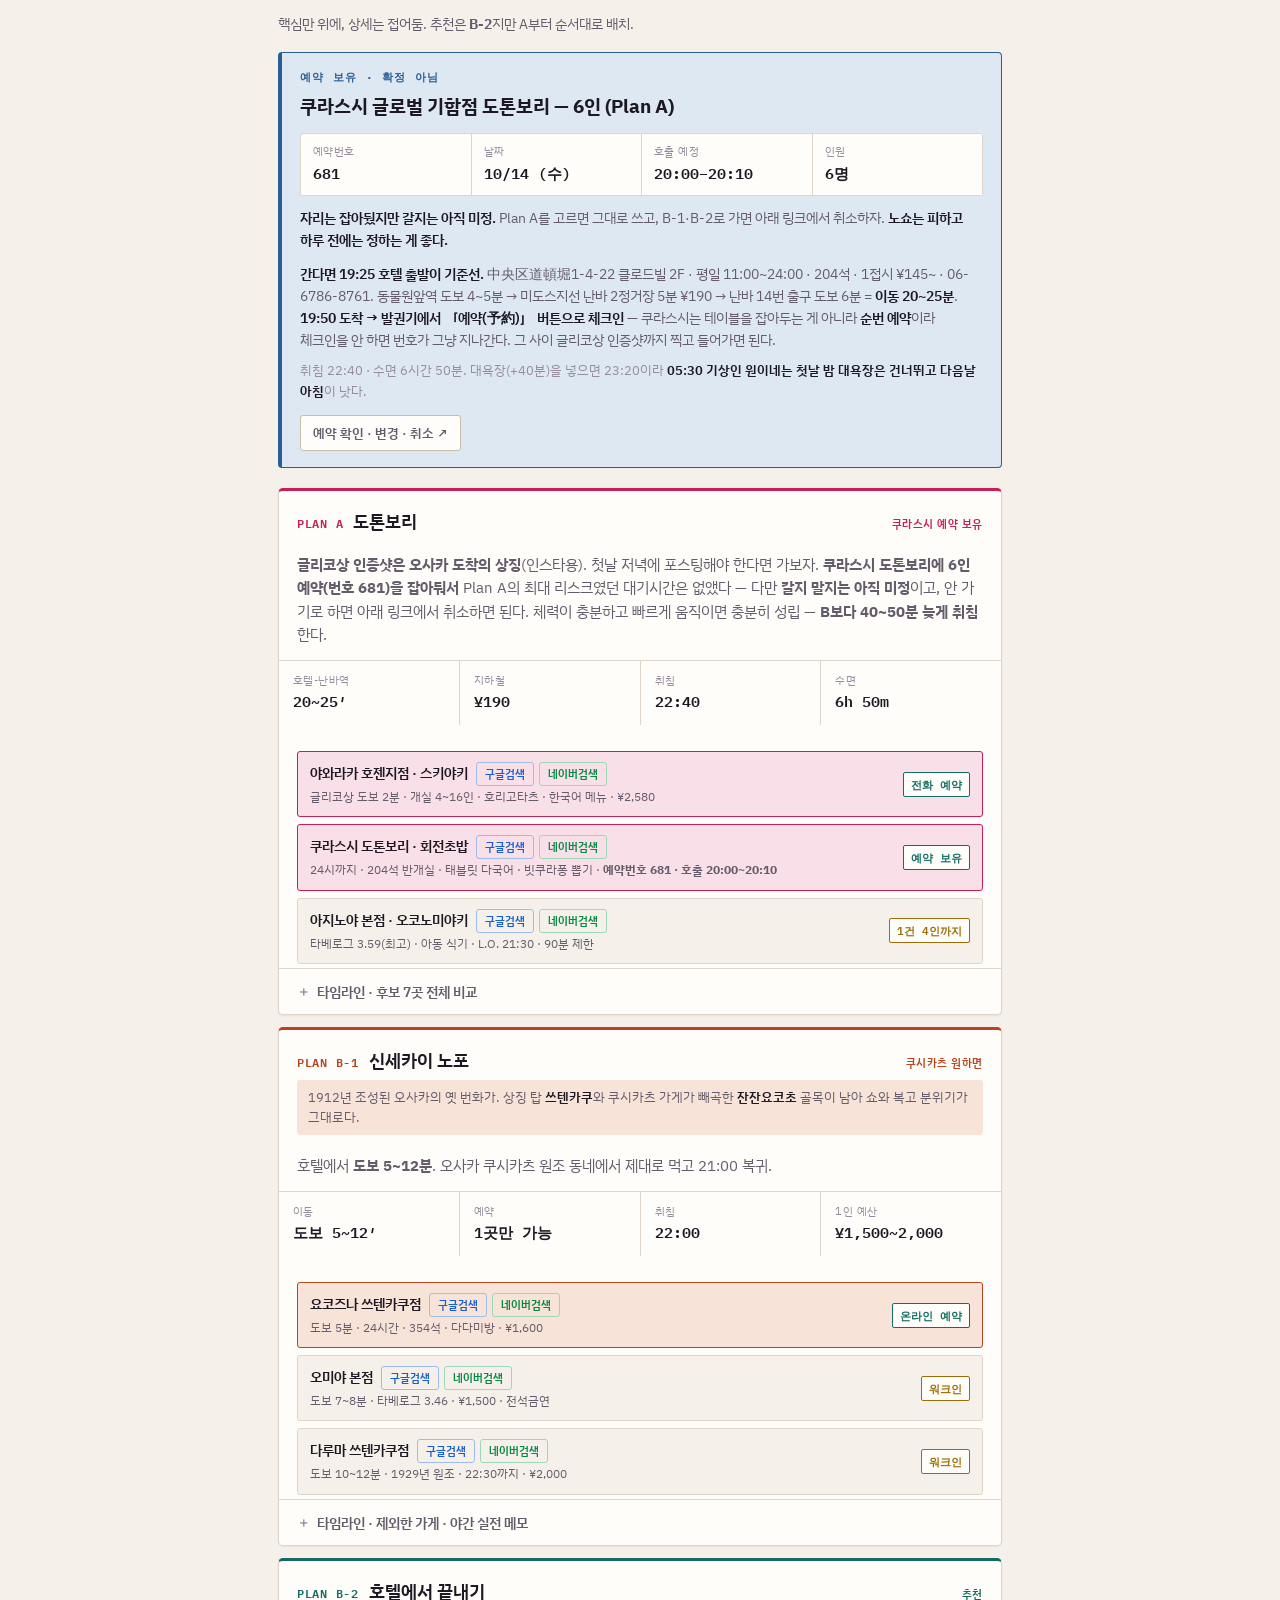
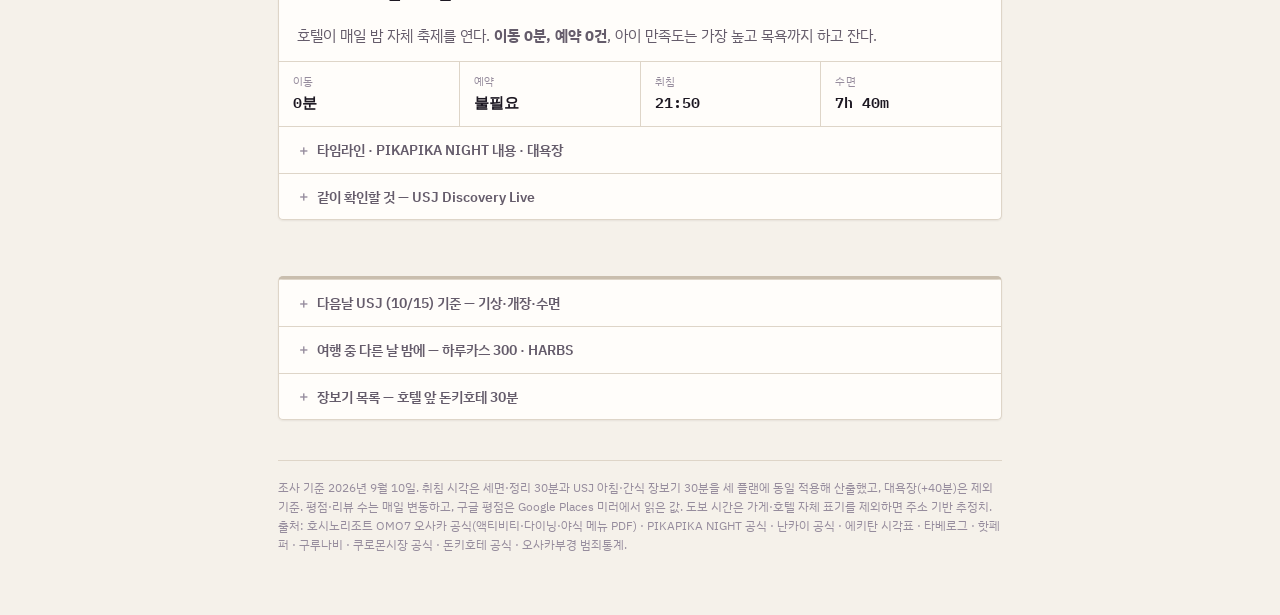
==== commit f50940c1: "Add files via upload" ====
--- a/day1.html
+++ b/day1.html
@@ -70,20 +70,6 @@
   <p class="sm">이후 세면·정리 <b>30분</b> · 다음날 USJ용 아침·간식 장보기 <b>30분</b> · 대욕장은 선택(<b>+40분</b>) · <b>원이네 취침·수면은 기상 05:30 기준</b>으로 판단할 것.</p>
 </div>
 
-<div class="booked">
-  <div class="t">확정 예약 · Confirmed</div>
-  <h3>쿠라스시 글로벌 기함점 도톤보리 — 6인</h3>
-  <div class="meta">
-    <div><div class="k">예약번호</div><div class="v">681</div></div>
-    <div><div class="k">날짜</div><div class="v">10/14 (수)</div></div>
-    <div><div class="k">호출 예정</div><div class="v">20:00–20:10</div></div>
-    <div><div class="k">인원</div><div class="v">6명</div></div>
-  </div>
-  <p><b>도착하면 먼저 체크인.</b> 매장 입구 <b>발권기(체크인 기계)에서 「예약(予約)」 버튼</b>을 눌러야 대기열에 들어간다. 쿠라스시 예약은 테이블을 잡아두는 게 아니라 <b>순번 예약</b>이라 체크인을 안 하면 번호가 그냥 지나간다. <b>19:50까지 도착해서 체크인</b>을 목표로 잡자.</p>
-  <p><b>⏰ 19:25에는 호텔을 나서야 한다.</b> 中央区道頓堀1-4-22 클로드빌 2F · 평일 11:00~24:00 · 204석 · 1접시 ¥145~ · 06-6786-8761. 호텔 → 동물원앞역 도보 4~5분 → 미도스지선 난바 2정거장 5분 ¥190 → 난바 14번 출구 도보 6분 = <b>이동 20~25분</b>. 19:20 짐 정리를 끝내고 바로 나가면 19:50 도착으로 딱 맞는다.</p>
-  <p><b>→ 첫날 저녁은 Plan A(도톤보리)로 확정.</b> 아래 세 플랜 중 <b>Plan A의 타임라인이 실제 일정</b>이고, B-1·B-2는 참고용으로 남겨둔다. 글리코상 인증샷은 <b>식사 전 19:50~20:00</b>에 에비스바시에서 찍고 들어가면 대기 없이 소화된다. 취침 <b>22:40</b> · 수면 6시간 50분 — <b>대욕장(+40분)을 넣으면 23:20 취침이라 원이네는 첫날 밤엔 건너뛰고 다음날 아침에 가는 게 낫다.</b></p>
-  <a class="cancel" href="https://reservation.kurasushi.co.jp/cancel?v=OOKj2RMXkkc2qM78&amp;rid=PgNrKlcqh8sarrfwDATdW5I6WnBTioA1ZkSPC3prjkk%3D&amp;shopId=178431&amp;lang=ja" target="_blank" rel="noopener noreferrer">예약 확인 · 변경 · 취소 ↗</a>
-</div>
 
 <section>
   <h2>출발일 오전 — 인천 T1 주차 → T2 탑승</h2>
@@ -247,6 +233,21 @@
   <h2>세 갈래 선택</h2>
   <p class="sub">핵심만 위에, 상세는 접어둠. 추천은 <b>B-2</b>지만 A부터 순서대로 배치.</p>
 
+<div class="booked">
+  <div class="t">예약 보유 · 확정 아님</div>
+  <h3>쿠라스시 글로벌 기함점 도톤보리 — 6인 (Plan A)</h3>
+  <div class="meta">
+    <div><div class="k">예약번호</div><div class="v">681</div></div>
+    <div><div class="k">날짜</div><div class="v">10/14 (수)</div></div>
+    <div><div class="k">호출 예정</div><div class="v">20:00–20:10</div></div>
+    <div><div class="k">인원</div><div class="v">6명</div></div>
+  </div>
+  <p><b>자리는 잡아뒀지만 갈지는 아직 미정.</b> Plan A를 고르면 그대로 쓰고, B-1·B-2로 가면 아래 링크에서 취소하자. <b>노쇼는 피하고 하루 전에는 정하는 게 좋다.</b></p>
+  <p><b>간다면 19:25 호텔 출발이 기준선.</b> 中央区道頓堀1-4-22 클로드빌 2F · 평일 11:00~24:00 · 204석 · 1접시 ¥145~ · 06-6786-8761. 동물원앞역 도보 4~5분 → 미도스지선 난바 2정거장 5분 ¥190 → 난바 14번 출구 도보 6분 = <b>이동 20~25분</b>. <b>19:50 도착 → 발권기에서 「예약(予約)」 버튼으로 체크인</b> — 쿠라스시는 테이블을 잡아두는 게 아니라 <b>순번 예약</b>이라 체크인을 안 하면 번호가 그냥 지나간다. 그 사이 글리코상 인증샷까지 찍고 들어가면 된다.</p>
+  <p class="sm" style="font-size:13px;color:var(--ink-3);margin-top:8px">취침 22:40 · 수면 6시간 50분. 대욕장(+40분)을 넣으면 23:20이라 <b>05:30 기상인 원이네는 첫날 밤 대욕장은 건너뛰고 다음날 아침</b>이 낫다.</p>
+  <a class="cancel" href="https://reservation.kurasushi.co.jp/cancel?v=OOKj2RMXkkc2qM78&amp;rid=PgNrKlcqh8sarrfwDATdW5I6WnBTioA1ZkSPC3prjkk%3D&amp;shopId=178431&amp;lang=ja" target="_blank" rel="noopener noreferrer">예약 확인 · 변경 · 취소 ↗</a>
+</div>
+
   <div class="plans">
 
     <!-- A -->
@@ -254,9 +255,9 @@
       <div class="plan-h">
         <span class="code">PLAN A</span>
         <h3>도톤보리</h3>
-        <span class="rec">✅ 확정 · 쿠라스시 예약</span>
-      </div>
-      <p class="gist"><b>쿠라스시 도톤보리 예약이 잡혀서 이 플랜으로 확정.</b> 예약번호 681 · 6인 · 호출 20:00~20:10. 예약이 있으니 Plan A의 최대 리스크였던 <b>대기시간이 사라졌다</b> — 아래 타임라인대로 움직이면 22:40 취침이 성립한다. <b>글리코상 인증샷</b>도 식사 전 15분에 소화된다.</p>
+        <span class="rec">쿠라스시 예약 보유</span>
+      </div>
+      <p class="gist"><b>글리코상 인증샷은 오사카 도착의 상징</b>(인스타용). 첫날 저녁에 포스팅해야 한다면 가보자. <b>쿠라스시 도톤보리에 6인 예약(번호 681)을 잡아둬서</b> Plan A의 최대 리스크였던 대기시간은 없앴다 — 다만 <b>갈지 말지는 아직 미정</b>이고, 안 가기로 하면 아래 링크에서 취소하면 된다. 체력이 충분하고 빠르게 움직이면 충분히 성립 — <b>B보다 40~50분 늦게 취침</b>한다.</p>
       <div class="kpis">
         <div class="kpi"><div class="k">호텔-난바역</div><div class="v">20~25′</div></div>
         <div class="kpi"><div class="k">지하철</div><div class="v">¥190</div></div>
@@ -266,7 +267,7 @@
       <div style="padding:14px 18px 4px">
         <div class="picks">
           <div class="pick best"><div><div class="nm"><span>야와라카 호젠지점 · 스키야키</span><span class="sbtn"><button class="g" data-q="やわらか 法善寺店" data-e="g">구글검색</button><button class="n" data-q="야와라카 호젠지점" data-e="n">네이버검색</button></span></div><div class="mt2">글리코상 도보 2분 · 개실 4~16인 · 호리고타츠 · 한국어 메뉴 · ¥2,580</div></div><div class="tag ok">전화 예약</div></div>
-          <div class="pick best"><div><div class="nm"><span>쿠라스시 도톤보리 · 회전초밥</span><span class="sbtn"><button class="g" data-q="くら寿司 グローバル旗艦店 道頓堀" data-e="g">구글검색</button><button class="n" data-q="쿠라스시 도톤보리" data-e="n">네이버검색</button></span></div><div class="mt2">24시까지 · 204석 반개실 · 태블릿 다국어 · 빗쿠라퐁 뽑기 · <b>예약번호 681 · 호출 20:00~20:10</b></div></div><div class="tag ok">✅ 예약 완료</div></div>
+          <div class="pick best"><div><div class="nm"><span>쿠라스시 도톤보리 · 회전초밥</span><span class="sbtn"><button class="g" data-q="くら寿司 グローバル旗艦店 道頓堀" data-e="g">구글검색</button><button class="n" data-q="쿠라스시 도톤보리" data-e="n">네이버검색</button></span></div><div class="mt2">24시까지 · 204석 반개실 · 태블릿 다국어 · 빗쿠라퐁 뽑기 · <b>예약번호 681 · 호출 20:00~20:10</b></div></div><div class="tag ok">예약 보유</div></div>
           <div class="pick"><div><div class="nm"><span>아지노야 본점 · 오코노미야키</span><span class="sbtn"><button class="g" data-q="味乃家 本店 難波" data-e="g">구글검색</button><button class="n" data-q="아지노야 본점 난바" data-e="n">네이버검색</button></span></div><div class="mt2">타베로그 3.59(최고) · 아동 식기 · L.O. 21:30 · 90분 제한</div></div><div class="tag no">1건 4인까지</div></div>
         </div>
       </div>
--- a/assets/base.css
+++ b/assets/base.css
@@ -378,3 +378,6 @@
   border:1px solid var(--line-2);border-radius:3px;background:var(--surface);
   color:var(--ink-2);text-decoration:none;font-weight:600;}
 .booked .cancel:hover{border-color:var(--bath);color:var(--bath);}
+
+/* day3 두 팀 타임라인 — 좁은 화면에서는 라벨을 숨기고 범례로 읽는다 */
+@media (max-width:760px){ .lane.compact .seg{font-size:0;} }
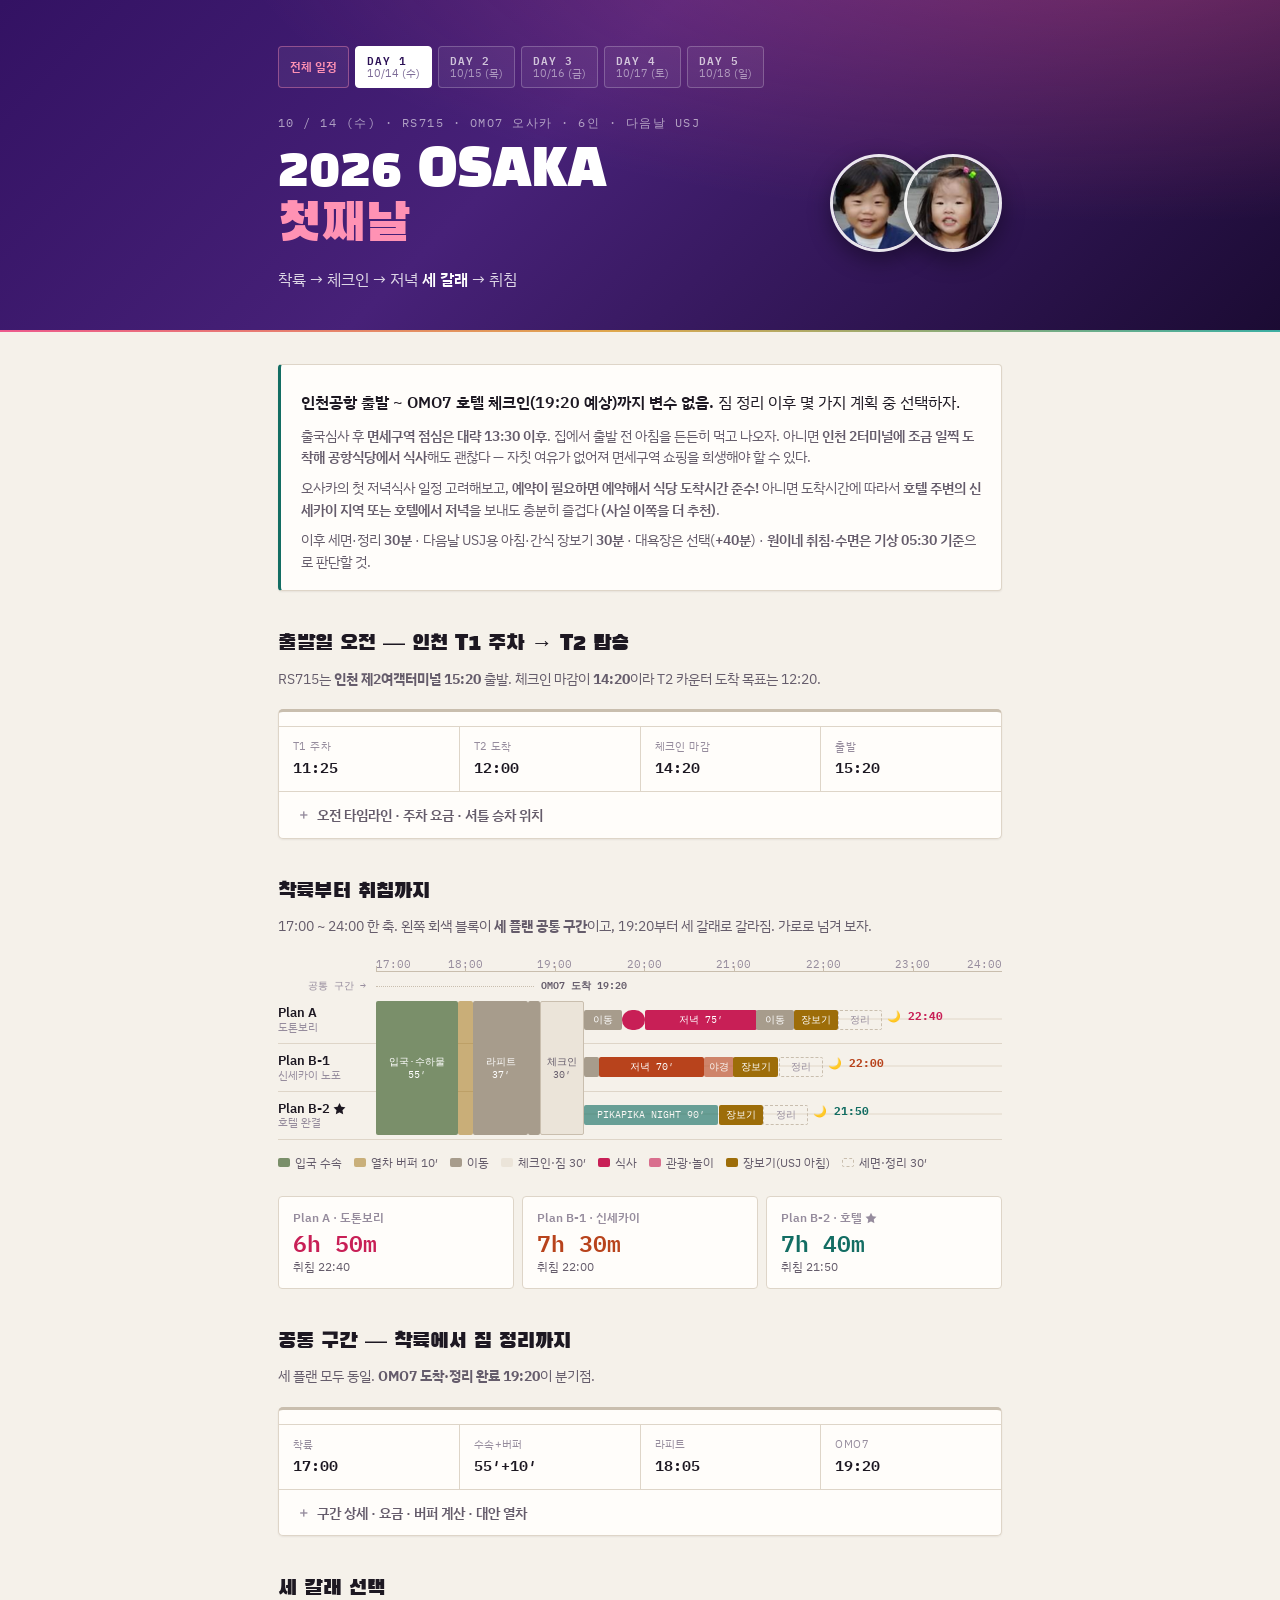
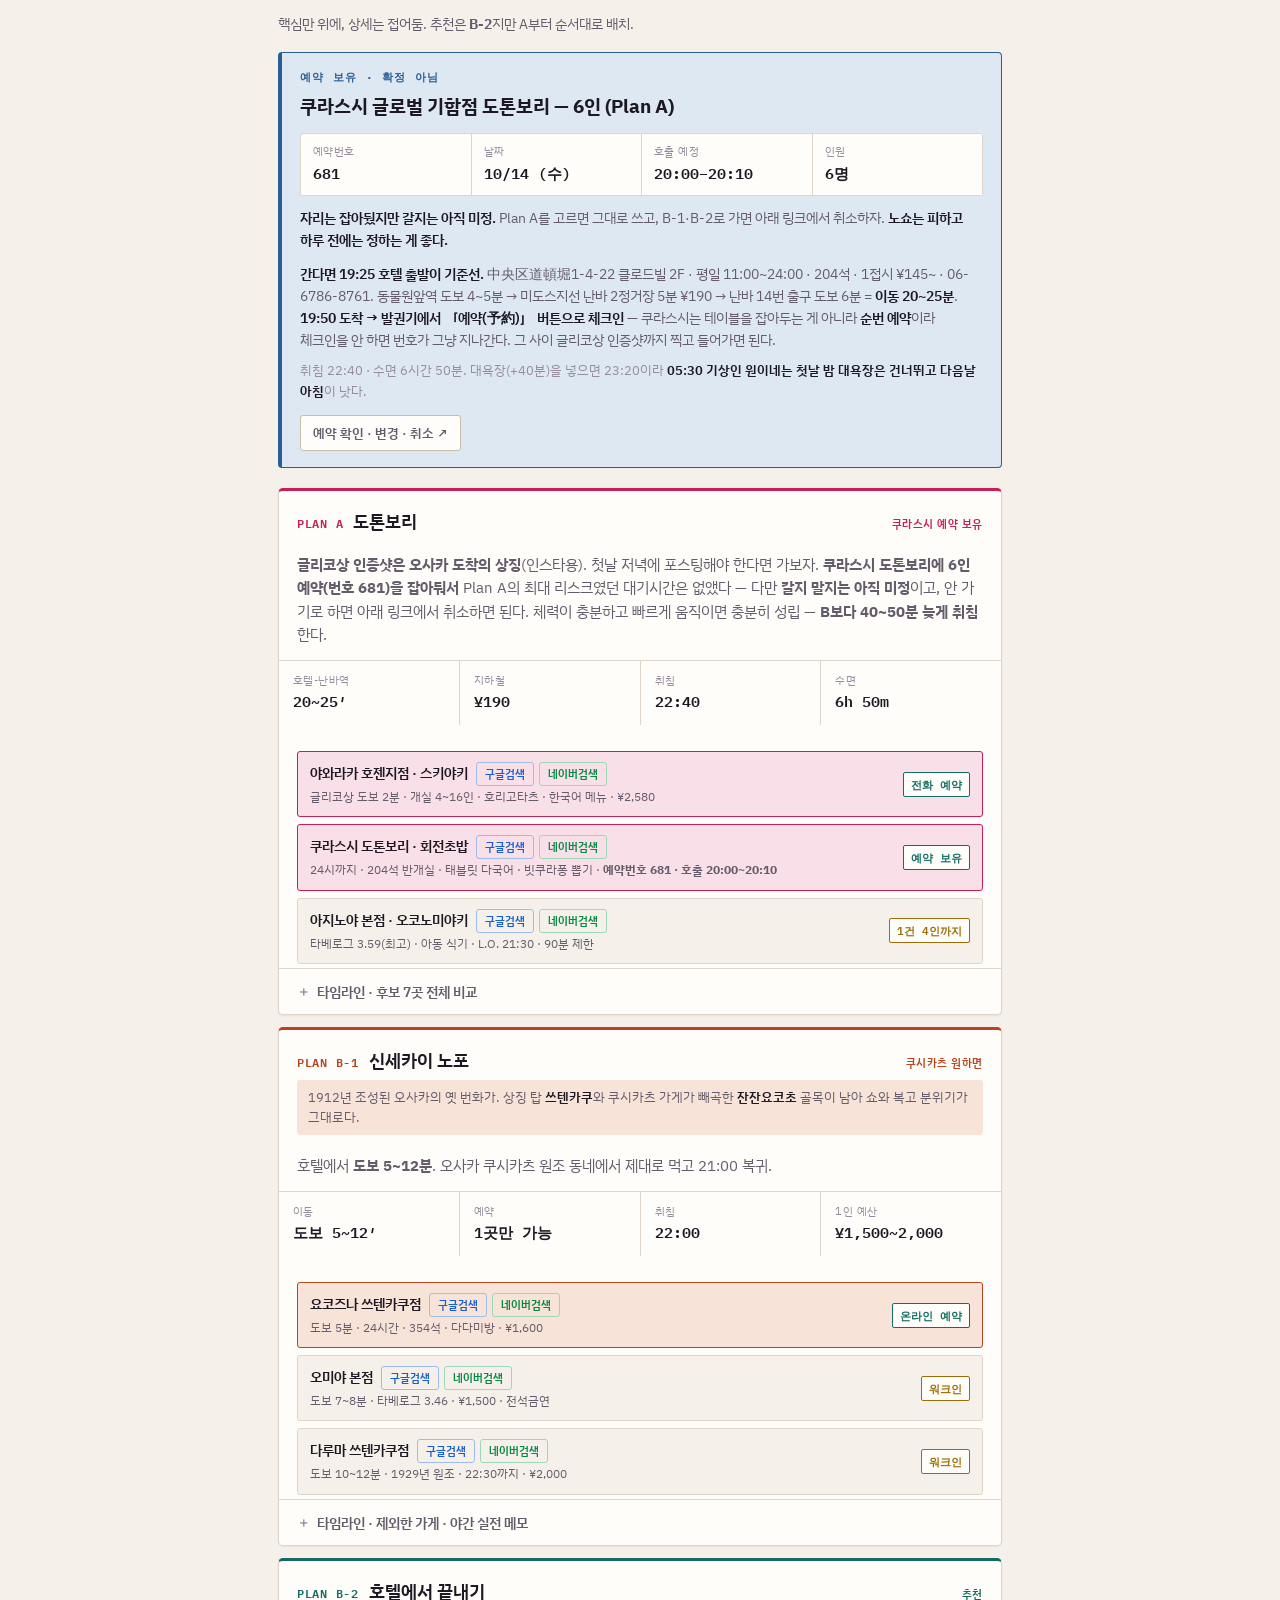
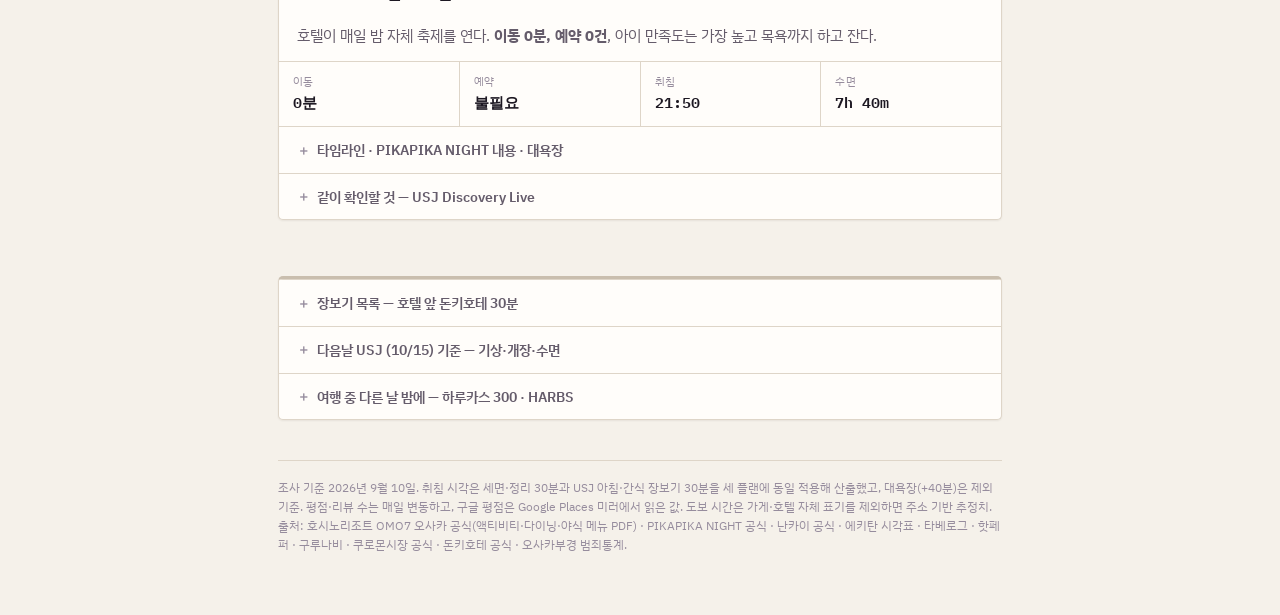
==== commit d935576d: "Add files via upload" ====
--- a/day1.html
+++ b/day1.html
@@ -383,16 +383,6 @@
   <div class="plans">
     <div class="plan" data-p="B2" style="border-top-color:var(--line-2)">
       <details>
-        <summary>다음날 USJ (10/15) 기준 — 기상·개장·수면</summary>
-        <div class="dbody"><div class="note">기상 <b>05:30</b> 기준. USJ는 10/15 08:00 개장 게시이지만 <b>15~30분 앞당겨 여는 날이 많아</b> 게이트 06:30~07:00 도착이 안전선. 대욕장을 넣으면 세 플랜 모두 <b>+40분</b> — B-2 22:30 / B-1 22:40 / A 23:20.</div></div>
-      </details>
-      <details>
-        <summary>여행 중 다른 날 밤에 — 하루카스 300 · HARBS</summary>
-        <div class="dbody">
-          <div class="note"><b>하루카스 300 야경 — 첫날 밤은 무리, 다른 날 밤에.</b> 호텔에서 "길 건너"는 아니다. OMO7에서 아베노 하루카스는 <b>약 1.8~2.0km · 도보 25~30분</b>(추정)이라 <b>JR 신이마미야 → 텐노지 1정거장, 2~3분, ¥150</b>이 정답. 전망대 <b>09:00~22:00, 최종입장 21:30</b> · 대인 ¥2,200 / 소인(6~14세) ¥900 · 전날까지 웹 예매 시 ¥1,980 / ¥810. 첫날은 Plan B로 저녁을 일찍 끝내면 20:40~21:30 입장이 가능하지만 취침이 23시를 넘겨 <b>USJ 전날엔 무리</b> — <b>여행 후반 다른 날 밤</b>이 낫다.<br><br><b>HARBS(하루카스 근철본점 윙관 3F)</b>는 밀크레이프 ¥1,050 · 커피 ¥700(리필) · 63석 · <b>예약 불가</b>인데 <b>L.O. 19:00</b>이라 첫날 밤에는 물리적으로 불가능하다. 다른 날 낮으로 잡자. 초등학생 이상 <b>1인 1음료 필수</b>라 6인이면 음료 6잔이 붙는다.</div>
-        </div>
-      </details>
-      <details>
         <summary>장보기 목록 — 호텔 앞 돈키호테 30분</summary>
         <div class="dbody"><div class="note q"><b>장보기 30분 — MEGA 돈키호테 신세카이점.</b> 호텔에 편의점이 없다. 신이마미야역 바로 앞, <b>도보 약 5분 · 08:00~05:00 · 면세 가능</b>(공식 표기 08시, 호텔 안내는 09시). 2층에 게임코너가 있어 아이들이 붙잡힐 수 있으니 어른 한 명만 다녀오는 편이 빠르다. <b>Plan A도 난바에서 사 오지 말고</b> 돌아와서 여기서 사자 — 지하철에서 짐만 늘어난다.
     <div class="shop">
@@ -405,6 +395,16 @@
     <span class="subnote">품목 추천은 일반적인 구성이고, 재고·가격은 지점 상황에 따라 다르다.</span></div>
         </div>
       </details>
+      <details>
+        <summary>다음날 USJ (10/15) 기준 — 기상·개장·수면</summary>
+        <div class="dbody"><div class="note">기상 <b>05:30</b> 기준. USJ는 10/15 08:00 개장 게시이지만 <b>15~30분 앞당겨 여는 날이 많아</b> 게이트 06:30~07:00 도착이 안전선. 대욕장을 넣으면 세 플랜 모두 <b>+40분</b> — B-2 22:30 / B-1 22:40 / A 23:20.</div></div>
+      </details>
+      <details>
+        <summary>여행 중 다른 날 밤에 — 하루카스 300 · HARBS</summary>
+        <div class="dbody">
+          <div class="note"><b>하루카스 300 야경 — 첫날 밤은 무리, 다른 날 밤에.</b> 호텔에서 "길 건너"는 아니다. OMO7에서 아베노 하루카스는 <b>약 1.8~2.0km · 도보 25~30분</b>(추정)이라 <b>JR 신이마미야 → 텐노지 1정거장, 2~3분, ¥150</b>이 정답. 전망대 <b>09:00~22:00, 최종입장 21:30</b> · 대인 ¥2,200 / 소인(6~14세) ¥900 · 전날까지 웹 예매 시 ¥1,980 / ¥810. 첫날은 Plan B로 저녁을 일찍 끝내면 20:40~21:30 입장이 가능하지만 취침이 23시를 넘겨 <b>USJ 전날엔 무리</b> — <b>여행 후반 다른 날 밤</b>이 낫다.<br><br><b>HARBS(하루카스 근철본점 윙관 3F)</b>는 밀크레이프 ¥1,050 · 커피 ¥700(리필) · 63석 · <b>예약 불가</b>인데 <b>L.O. 19:00</b>이라 첫날 밤에는 물리적으로 불가능하다. 다른 날 낮으로 잡자. 초등학생 이상 <b>1인 1음료 필수</b>라 6인이면 음료 6잔이 붙는다.</div>
+        </div>
+      </details>
     </div>
   </div>
 </section>
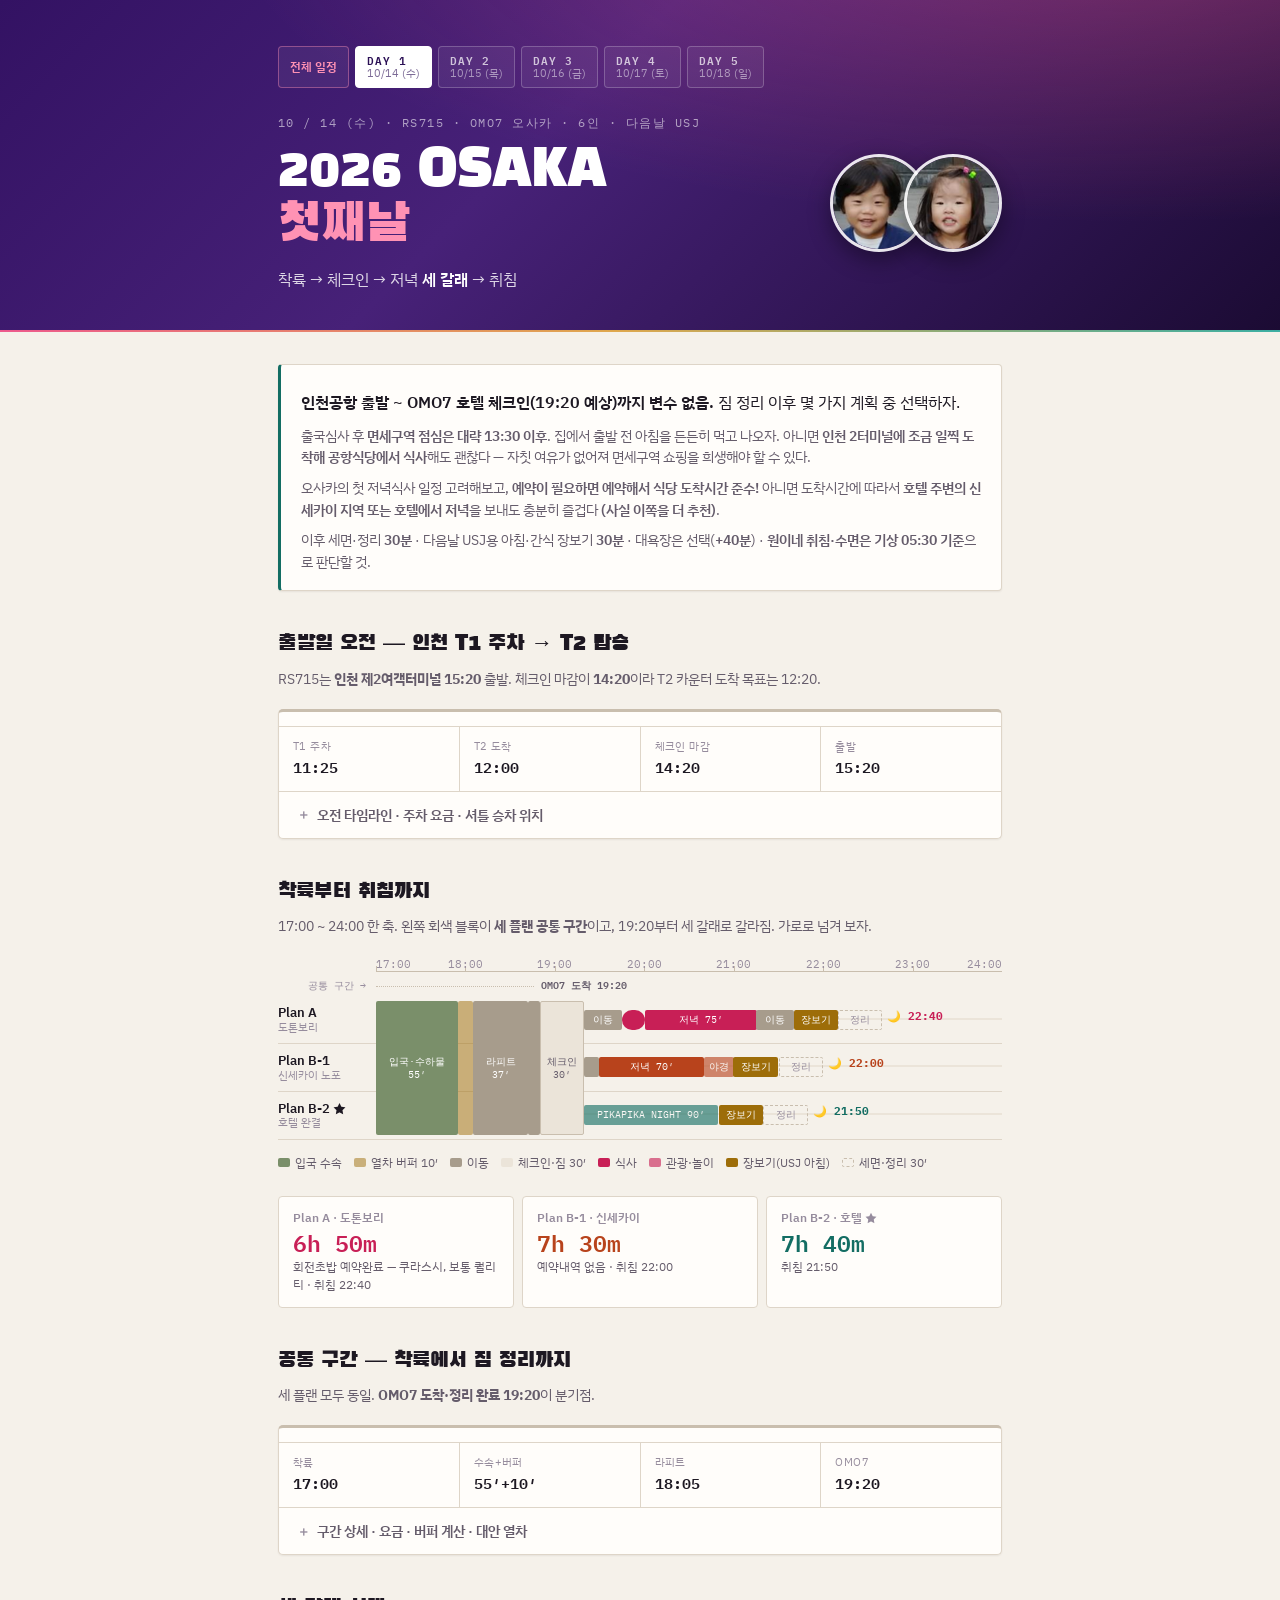
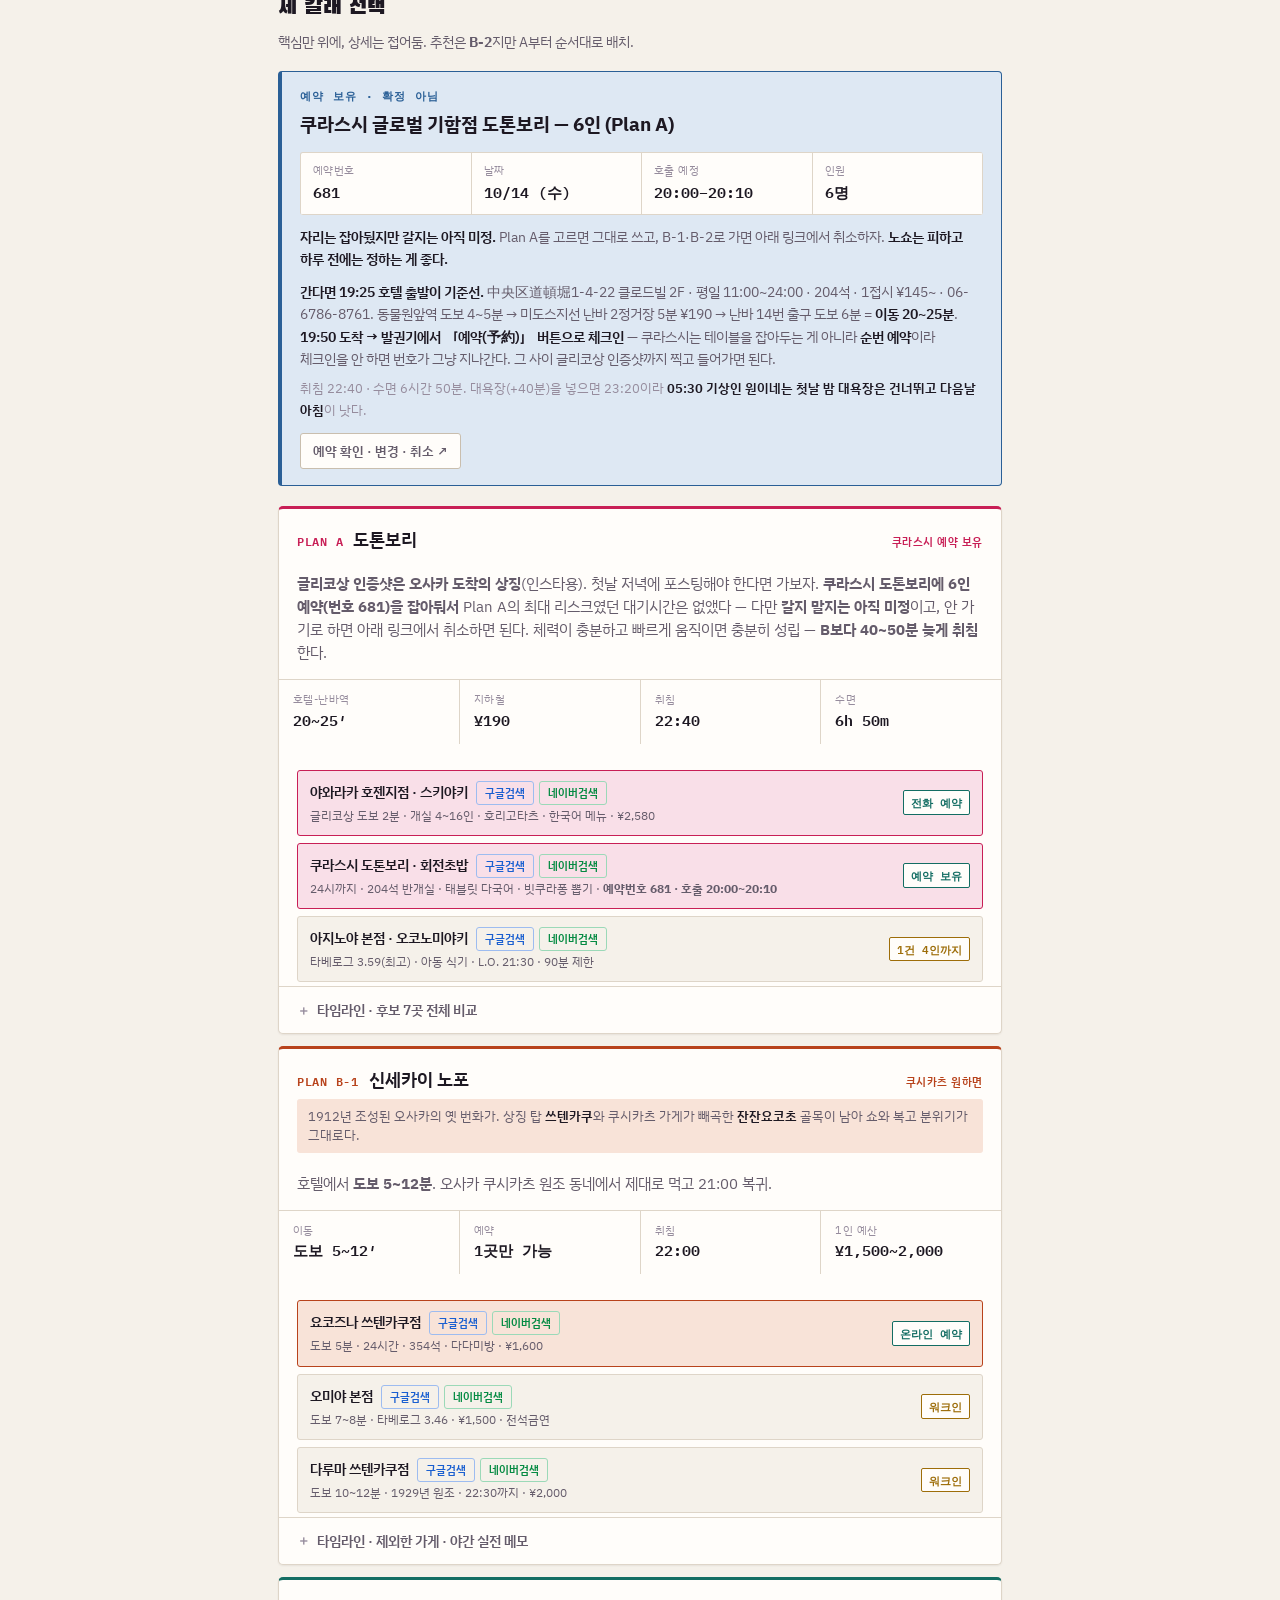
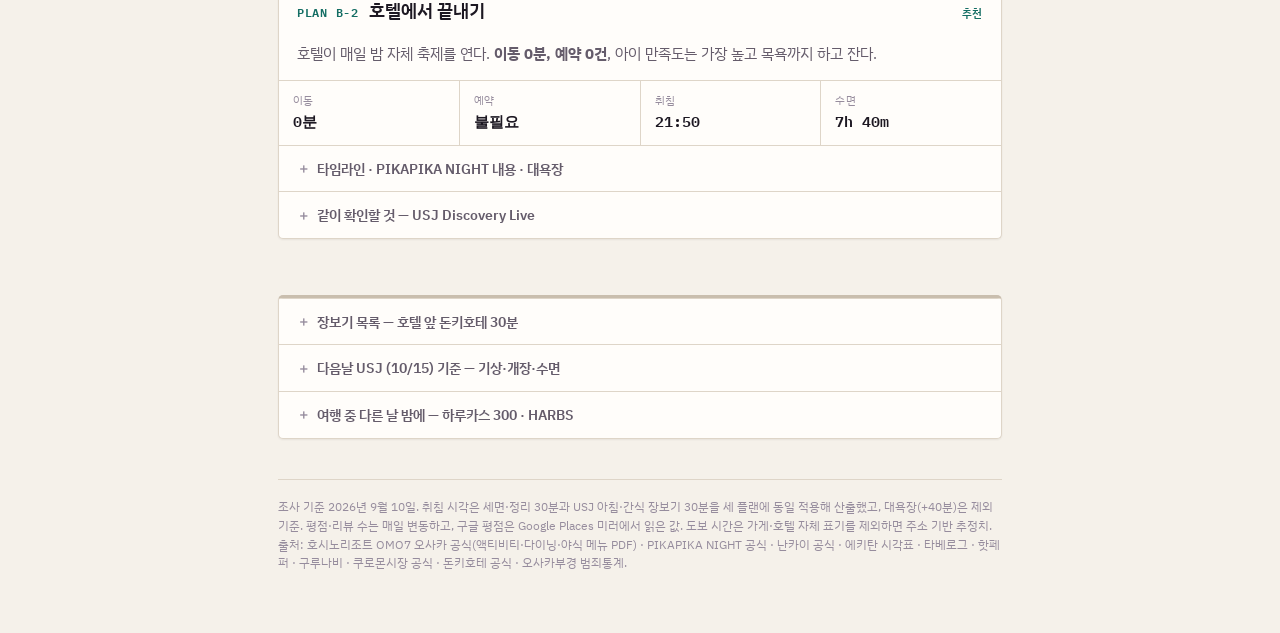
==== commit e6c46289: "Add files via upload" ====
--- a/day1.html
+++ b/day1.html
@@ -96,15 +96,16 @@
             <div class="mt-r"><div class="mt-t">15:20</div><div class="mt-d"><b>RS715 출발 → 17:00 KIX 도착</b><span>1시간 40분 · KIX 제1터미널</span></div><div class="mt-i"><svg><use href="#i-plane"/></svg></div></div>
           </div>
           <div class="note q"><b>원이네 주차비 — 친환경차 50% 감면 적용.</b> 10/14 11:25 입차 ~ 10/18 17:00 출차면 <b>약 101시간 35분</b>. 1일 상한 ₩24,000 × 4일 = ₩96,000 + 잔여 5시간 35분 ₩13,800 = <b>정가 ₩109,800 → 감면 후 ₩54,900</b>.<br><br>저공해차 <b>1·2종은 50%</b>, 3종은 20%. <b>하이브리드는 2종이라 50%</b>가 맞다(3종이라고 쓴 블로그가 많은데 오표기). <b>사전 등록 불필요</b> — 한국환경공단 행정정보 연동으로 번호판 조회해 자동 감면되고, 별도 서류를 낼 필요가 없다. 감면은 <b>중복 불가</b>라 가장 높은 하나만 적용된다. 출차 때 못 받았으면 <a class="ext" href="https://parking.airport.kr/wp/6110_01" target="_blank" rel="noopener noreferrer">사후감면 신청 ↗</a>.<br><br><span class="subnote">⚠️ 24시간 블록 과금인지 누적 시간 과금인지는 공식 고지가 없다. 이 일정은 두 해석 모두 ₩109,800으로 같아서 영향 없음. 확인하려면 주차운영센터 032-741-7700.</span></div>
-          <div class="note"><b>공항철도로 T1 → T2 — 탑승 위치와 도보 시간.</b> 단기주차장에서 <b>지하 연결통로로 교통센터 지하1층 대합실</b>까지 도보 <b>약 5분</b>, 대합실에서 <b>지하4층 승강장</b>까지 에스컬레이터 <b>약 3분</b>. 열차 <b>6분</b>(₩1,050, 일반열차), T2역은 여객터미널 <b>지하1층에 직결</b>이라 내려서 <b>3층 출국장까지 약 5분</b>. 문 대 문 <b>약 20분 + 열차 대기</b>.<br><br>순환버스는 <b>T1 3층 8번 게이트까지 걸어 나가 대기 10분 + 탑승 15분</b>. 짐 끌고 계단·에스컬레이터를 여러 번 타야 하는 철도 쪽이 6인 가족에겐 오히려 번거로울 수 있어 <b>기본은 순환버스, 도로 정체·버스 만차일 때 철도</b>로 가자. <span class="subnote">도보 시간은 층 구조 기반 추정치 — 공항 공식 고지는 열차 6분·₩1,050까지만 있다.</span></div>
-          <div class="note"><b>일찍 도착해 T2에서 식사한다면(보안검색 전).</b> <b>한식미담길</b> 교통센터 B1F 중앙 · 06:00~22:00 · ₩8,000~13,000 — 6인 한 상에 가장 무난. <b>와라쿠 샤샤</b> B1F 동편 ₩6,000~12,000, <b>쉐이크쉑</b> B1F 중앙 06:00~21:00(세트 ₩13,500), 4F 일반구역에 정육면체·PHO·우리가김치·호호카츠. <span class="subnote">T2 4F 평화옥은 폐점 표기가 있어 계획에 넣지 말 것.</span></div>
-          <div class="note q"><b>💳 한화 임직원 할인 — 아워홈 매장에서 사원증·명함 제시.</b> 아워홈은 <b>한화 계열</b>(2025년 5월 한화호텔앤드리조트가 지분 58.62% 인수)이고, 인천공항 매장에 임직원 할인이 적용된다. <b>핵심은 「일반구역」 — 보안검색 전에 먹어야 할인이 된다.</b> 면세구역 매장은 대상이 아니다.
-    <div class="shop">
-      <div><b class="k">10/14 T2</b><span><b>컬리너리스퀘어</b> T2 일반구역 <b>4층</b>(032-743-7199) — <b>식사메뉴 10%</b> · 타코벨 제외 / <b>아워당</b> T2 일반구역 <b>B1층</b>(032-743-7196) — 제조음료·베이커리·인더박스 <b>10%</b>(KTD 할인 제외). <b>둘 다 메인 카운터에서 주문하고 사원증 or 명함 제시 — 키오스크로 주문하면 할인 불가.</b></span></div>
-      <div><b class="k">10/18 T1</b><span>귀국편이 T1 도착(16:30)이라 저녁 먹고 출발할 수 있다 — <b>컬리너리스퀘어</b> B1층(032-743-6278, 타코벨 제외) · <b>손수헌</b> 4층(032-743-6284, 한식) · <b>싱카이</b>(중식) · <b>PHO</b>(베트남) 모두 B1층 032-743-6281. <b>전부 식사메뉴 10%</b>, 계산 시 카운터에 사원증 or 명함 제시</span></div>
-      <div><b class="k">선택 기준</b><span>6인 한 상이면 <b>T2 4층 컬리너리스퀘어가 정답</b> — 푸드홀이라 각자 고르고 10%가 붙는다. 앞서 적은 <b>한식미담길·쉐이크쉑은 할인 대상이 아니다.</b> 커피·빵만 필요하면 B1 아워당</span></div>
-    </div>
-    <span class="subnote">⚠️ 안내문에 T1 면세구역·탑승동 푸드엠파이어의 운영 종료 예정일이 2025년으로 적혀 있어 자료 자체가 오래됐을 수 있다. 계산 전에 카운터에서 "한화 임직원 할인 되나요" 한 번 확인하자.</span></div>
+          <div class="note"><b>공항철도로 T1 → T2 — 탑승 위치와 도보 시간.</b> 단기주차장에서 <b>지하 연결통로로 교통센터 지하1층 대합실</b>까지 도보 <b>약 5분</b>, 대합실에서 <b>지하4층 승강장</b>까지 에스컬레이터 <b>약 3분</b>. 열차 <b>6분</b>(₩1,050, 일반열차), T2역은 여객터미널 <b>지하1층에 직결</b>이라 내려서 <b>3층 출국장까지 약 5분</b>. 문 대 문 <b>약 20분 + 열차 대기</b>.<br><br><b>순환버스를 추천한다.</b> T1 3층 8번 게이트까지 걸어 나가 대기 10분 + 탑승 15분. 짐 끌고 계단·에스컬레이터를 여러 번 타야 하는 철도 쪽이 6인 가족에겐 오히려 번거롭다. <b>도로 정체나 버스 만차일 때만 철도로</b>. <span class="subnote">도보 시간은 층 구조 기반 추정치 — 공항 공식 고지는 열차 6분·₩1,050까지만 있다.</span></div>
+          <div class="note q"><b>🍽 출발 전 T2에서 식사한다면 — 일반구역(보안검색 전)만 임직원 할인.</b> 아워홈이 한화 계열이라 <b>사원증이나 명함을 제시하면 식사메뉴 10%</b>. 면세구역 매장은 대상이 아니다.
+    <div class="tbl-wrap"><table class="tbl">
+      <tr><th>매장</th><th>할인</th><th>대표 메뉴</th></tr>
+      <tr><td><b>컬리너리스퀘어</b><br><span class="subnote">T2 4층 일반구역</span></td><td><b>식사 10%</b><br><span class="subnote">타코벨 제외</span></td><td>소고기 육개장 ₩12,500<br>클래식왕돈까스 ₩12,500</td></tr>
+      <tr><td><b>아워당</b><br><span class="subnote">T2 B1층 일반구역</span></td><td><b>음료·베이커리 10%</b></td><td>부드러운 소금빵 ₩3,100<br>까눌레 ₩3,200</td></tr>
+      <tr><td>한식미담길<br><span class="subnote">T2 B1층 중앙</span></td><td>—</td><td>₩8,000~13,000 한 상</td></tr>
+      <tr><td>쉐이크쉑<br><span class="subnote">T2 B1층 중앙</span></td><td>—</td><td>세트 ₩13,500</td></tr>
+    </table></div>
+    <span class="subnote"><b>메인 카운터에서 주문하고 사원증 or 명함을 내야 한다 — 키오스크로 주문하면 할인이 안 붙는다.</b> 6인 한 상이면 각자 고르고 10%가 붙는 <b>4층 컬리너리스퀘어</b>가 정답 — 우리家김치·PHO·리틀싱카이·남산왕돈까스가 들어간 푸드홀이다. 커피·빵만 필요하면 B1 아워당. ⚠️ T2 4층 평화옥은 폐점 표기가 있어 계획에서 빼자. 안내 자료에 2025년 날짜가 남아 있어 계산 전에 "한화 임직원 할인 되나요" 한 번 확인할 것.</span></div>
           <div class="note"><b>통신사 멤버십 라운지 할인 — 임직원 할인과 별개로 쓸 수 있다.</b> <b>KT 멤버십 × 스카이허브 라운지 30%</b>(T2 East/West 4F, $45 → 약 $31.50, 월 1회, 본인+동반 1인). <b>SKT T멤버십 × 마티나 라운지</b> VIP 30% / Gold·Silver 20%(T2 4F 면세지역 게이트 252 부근, 07:00~22:00, 성인 ₩53,000 · 소아 36개월~10세 ₩23,000). 카드사 라운지 무료 혜택이 있으면 그쪽이 먼저다.</div>
           <div class="note"><b>왜 T1에 주차하나.</b> T2 단기주차장도 요금은 같은 ₩24,000이고, T2에 바로 대면 순환버스 20분을 아낀다. 그런데 <b>귀국편이 T1 도착</b>이라 T2에 주차하면 돌아올 때 순환버스를 한 번 더 타야 한다 — 짐이 늘어난 귀국길에 타는 게 더 번거롭다. <b>T1 주차는 갈 때 20분을 쓰고 올 때 20분을 버는 선택</b>이다.</div>
           <div class="note q"><b>귀국은 인천 T1 도착.</b> 티웨이 TW304 — 10/18(일) KIX 제1터미널 14:30 → 인천 <b>제1여객터미널</b> 16:30. 도착층에서 주차장까지 바로 걸어간다.</div>
@@ -190,8 +191,8 @@
   </div>
 
   <div class="sleep">
-    <div class="st" data-p="A"><div class="k">Plan A · 도톤보리</div><div class="v">6h 50m</div><div class="d">취침 22:40</div></div>
-    <div class="st" data-p="B1"><div class="k">Plan B-1 · 신세카이</div><div class="v">7h 30m</div><div class="d">취침 22:00</div></div>
+    <div class="st" data-p="A"><div class="k">Plan A · 도톤보리</div><div class="v">6h 50m</div><div class="d">회전초밥 예약완료 — 쿠라스시, 보통 퀄리티 · 취침 22:40</div></div>
+    <div class="st" data-p="B1"><div class="k">Plan B-1 · 신세카이</div><div class="v">7h 30m</div><div class="d">예약내역 없음 · 취침 22:00</div></div>
     <div class="st" data-p="B2"><div class="k">Plan B-2 · 호텔 ★</div><div class="v">7h 40m</div><div class="d">취침 21:50</div></div>
   </div>
 </section>
@@ -212,7 +213,7 @@
         <div class="dbody">
           <div class="mt">
             <div class="mt-r"><div class="mt-t">17:00</div><div class="mt-d"><b>KIX 착륙 — 에어서울 RS715</b><span>인천 <b>제2여객터미널</b> 15:20 출발 · 1시간 40분 · KIX <b>제1터미널</b> 도착 → <b>셔틀 환승 없음</b>, 아래 55분 수속이 그대로 유효</span></div><div class="mt-i"><svg><use href="#i-plane"/></svg></div></div>
-            <div class="mt-r"><div class="mt-t">17:00–17:55</div><div class="mt-d"><b>입국 + 수하물 + 세관 · 55분</b><span>게이트→심사장 도보 10분 + 입국심사 20분 + 수하물 15분 + 세관·개찰 10분. <a class="ext" href="https://www.vjw.digital.go.jp/" target="_blank" rel="noopener noreferrer">Visit Japan Web 사전등록 ↗</a> 후 <b>공동 키오스크(09:00~21:00)</b>로 입국·세관 동시 처리 — e-Gate는 단기 관광객 대상이 아님</span></div><div class="mt-i"><svg><use href="#i-gate"/></svg></div></div>
+            <div class="mt-r"><div class="mt-t">17:00–17:55</div><div class="mt-d"><b>입국 + 수하물 + 세관 · 55분 — 서두를 필요 없다</b><span>라피트는 <b>17:35(가능성 낮음) / 18:05(현실 목표)</b>라 <b>매표 시간 포함 55분 안에만 끝내면 충분</b>하다. 뛰지 말고 <b>짐과 아이들을 챙기는 데 집중</b>하자 — 분실물이 더 비싸다.<br><br><b>⚠️ 하선 직후 처음 보이는 키오스크는 그냥 지나치자.</b> 거기 줄을 서기 시작하면 입국심사만 늦어진다. <b>심사장까지 가는 길에 키오스크가 계속 나오니</b> 비어 있는 곳에서 수속하면 된다. 수속을 마치면 <b>입국심사장 알파벳을 받고</b>, 그 심사장 줄에 서면 끝. <a class="ext" href="https://www.vjw.digital.go.jp/" target="_blank" rel="noopener noreferrer">Visit Japan Web 사전등록 ↗</a>은 미리 해두자(e-Gate는 단기 관광객 대상이 아니다).<br><br><b>🥤 짐 기다리는 시간은 아이들 몫으로.</b> 자판기의 나라에 왔으니 <b>자판기에서 음료 하나씩 직접 뽑아보게</b> 하자. 라피트 탑승장까지 가는 길에도 계속 나오니, <b>아이들이 스스로 넣을 수 있게 동전·소액 지폐를 미리 쥐여주자.</b></span></div><div class="mt-i"><svg><use href="#i-gate"/></svg></div></div>
             <div class="mt-r"><div class="mt-t">17:55–18:05</div><div class="mt-d"><b>버퍼 10분 — 매표 + 승강장 이동</b><span>라피트는 <b>30분 간격</b>(매시 :05 / :35)이라 한 대를 놓치면 30분을 잃는다. <b>17:35 편은 계획에 넣지 말자</b> — 55분 수속이면 물리적으로 불가능. 18:05를 기준으로 잡고 남는 시간을 버퍼로 쓰는 게 안전</span></div><div class="mt-i"><svg><use href="#i-target"/></svg></div></div>
             <div class="mt-r"><div class="mt-t">18:05–18:42</div><div class="mt-d"><b>난카이 라피트 α · 37분</b><span>전 좌석 지정이라 캐리어 6인에 유리. <b>최저가는 온라인 「라피트 디지털킷푸」 대인 ¥1,410 / 소인 ¥710</b> — 소인 단독 판매는 안 되지만 <b>성인과 같은 거래에서 최대 8매</b>까지 되므로 6인 한 번에 결제 가능(카드 전용, 이용지정일 당일만 유효)</span></div><div class="mt-i"><svg><use href="#i-train"/></svg></div></div>
             <div class="mt-r"><div class="mt-t">참고</div><div class="mt-d"><b>현장 구매도 충분히 합리적</b><span>현장 발매기·창구 「관공토쿠와리 라피트킷푸」 <b>대인 ¥1,560 / 소인 ¥780</b>(난바·신이마미야·간사이공항, 05:00~23:00). 정규 종이표는 ¥1,670. <b>사전구매와의 차이는 대인 1인 ¥150~260(약 1,400~2,400원)</b>이니, 입국 후 실제 시각을 보고 <b>공항급행으로 바꿀 여지</b>를 남기는 값으로는 싼 편</span></div><div class="mt-i"><svg><use href="#i-cart"/></svg></div></div>
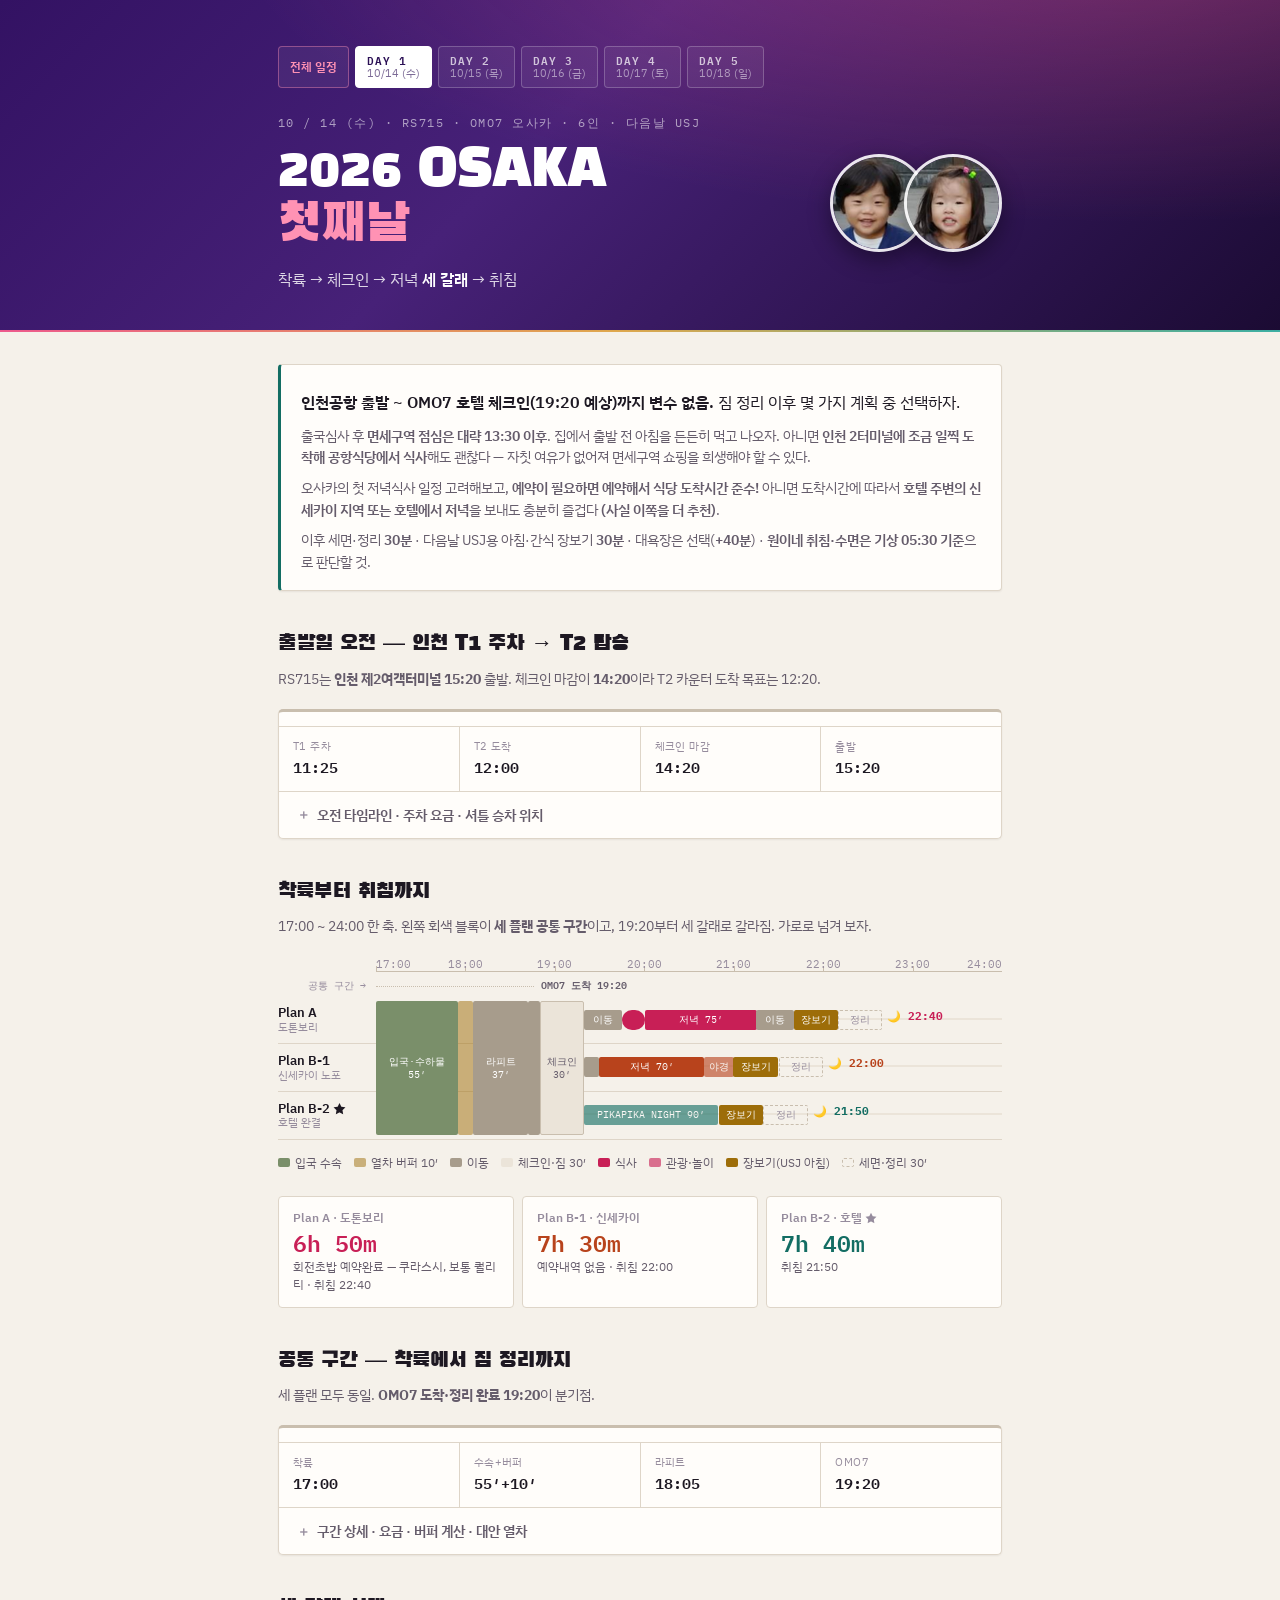
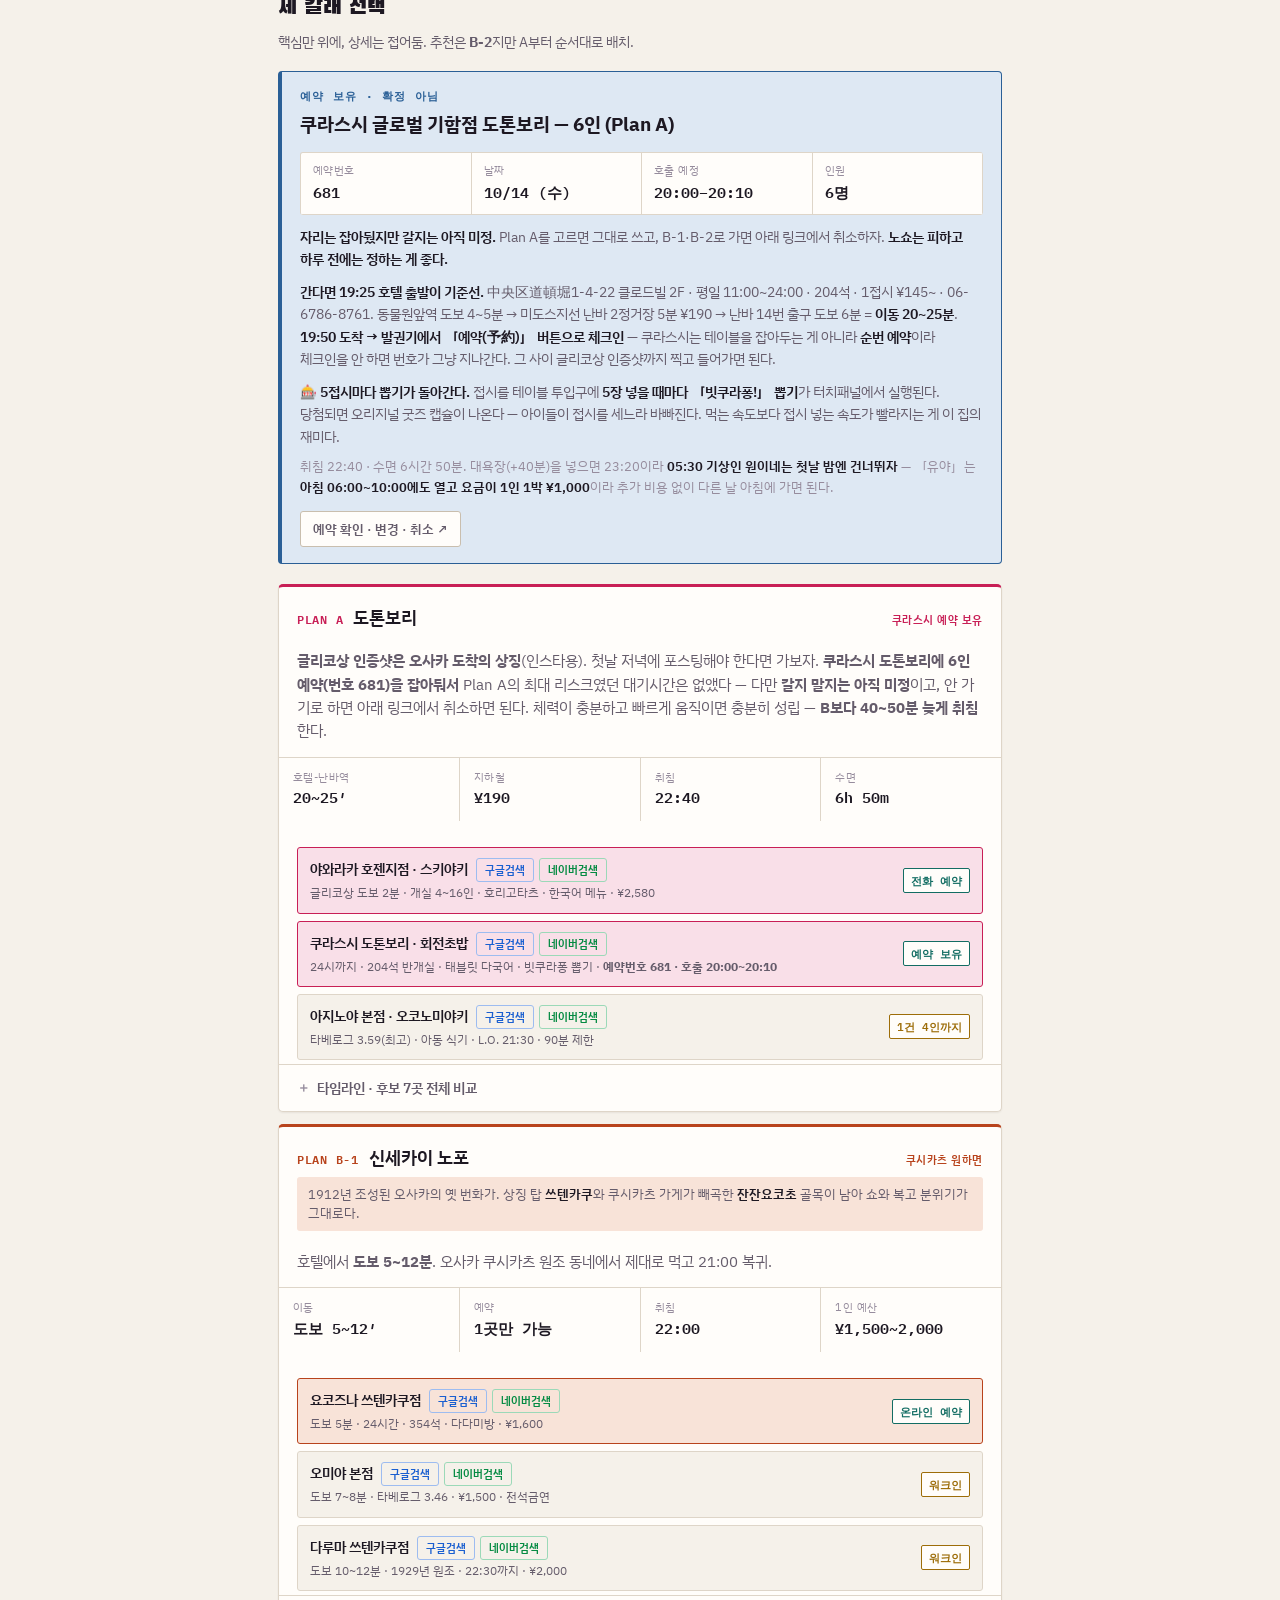
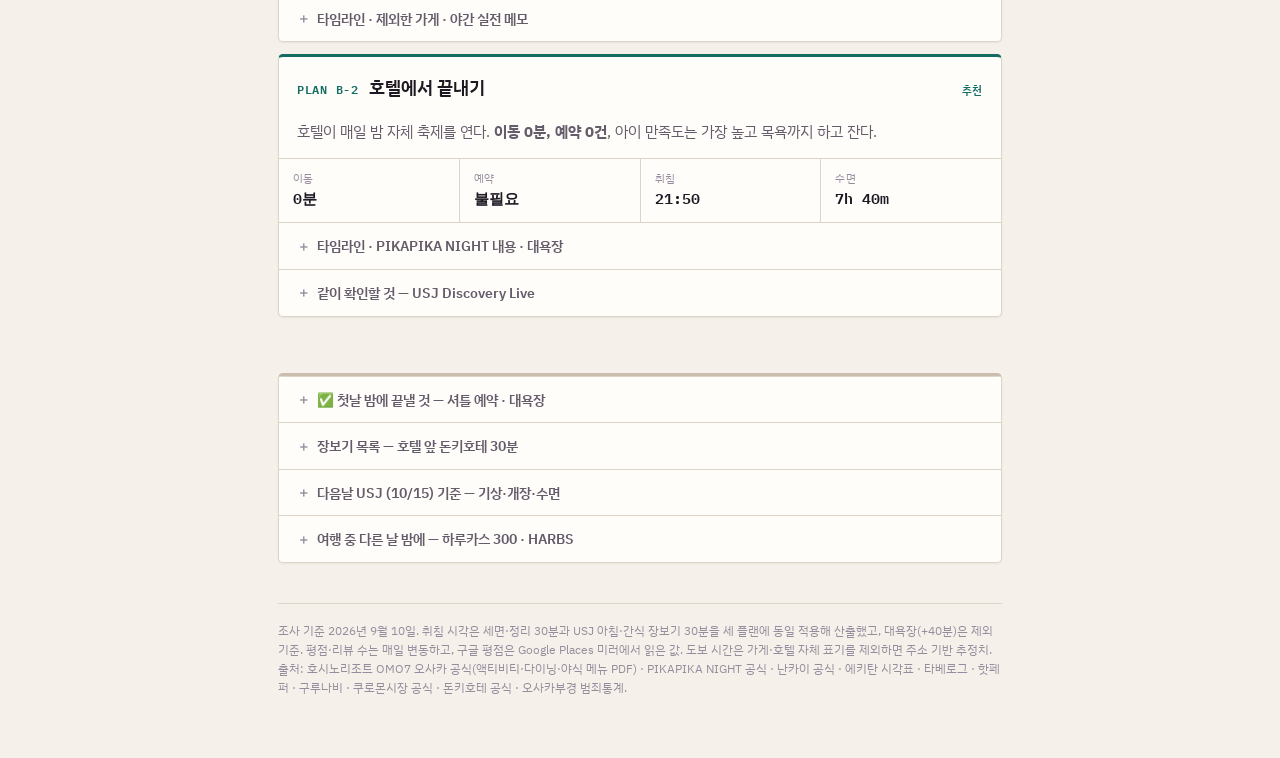
==== commit a7bc2c28: "Add files via upload" ====
--- a/day1.html
+++ b/day1.html
@@ -89,7 +89,7 @@
             <div class="mt-r"><div class="mt-t">11:25</div><div class="mt-d"><b>인천 T1 단기주차장 도착 · 주차</b><span>터미널 바로 앞이라 <b>셔틀 없이 도보로 연결</b>. 최초 10분 무료 · 기본 30분 ₩1,200 · 추가 15분 ₩600(시간당 ₩2,400) · <b>1일 최대 ₩24,000</b> — 10시간이면 상한에 도달</span></div><div class="mt-i"><svg><use href="#i-pin"/></svg></div></div>
             <div class="mt-r"><div class="mt-t">11:35</div><div class="mt-d"><b>T1 3층 출발층으로 이동</b><span>주차장에서 도보. 순환버스 승차장까지 여유 5분</span></div><div class="mt-i"><svg><use href="#i-walk"/></svg></div></div>
             <div class="mt-r"><div class="mt-t">11:40–12:00</div><div class="mt-d"><b>터미널 간 순환버스 → T2</b><span>무료 · 15km <b>약 15분</b> · 배차 약 10분 · 05:00~23:00 · <b>T1 3층 중앙 8번 게이트 앞</b> 승차 → T2 3층 중앙 하차. 도로가 막히면 <b>공항철도(₩1,050 · 6분)</b>가 더 확실 — 아래 비교 참고</span></div><div class="mt-i"><svg><use href="#i-train"/></svg></div></div>
-            <div class="mt-r"><div class="mt-t">12:10–13:00</div><div class="mt-d"><b>에어서울 체크인 + 수하물 위탁</b><span>T2 <b>3층 E1~E10 카운터</b> · 오픈 첫편 출발 2시간 30분 전 · <b>마감 14:20</b>(출발 60분 전)</span></div><div class="mt-i"><svg><use href="#i-gate"/></svg></div></div>
+            <div class="mt-r"><div class="mt-t">12:10–13:00</div><div class="mt-d"><b>에어서울 체크인 + 수하물 위탁 · 골프백 2개 포함</b><span>T2 <b>3층 E1~E10 카운터</b> · 오픈 첫편 출발 2시간 30분 전 · <b>마감 14:20</b>(출발 60분 전). 골프클럽은 낱개라도 기내 반입이 안 되니 <b>전부 위탁</b>. 아래 수하물 메모를 먼저 보자</span></div><div class="mt-i"><svg><use href="#i-gate"/></svg></div></div>
             <div class="mt-r"><div class="mt-t">13:00–13:40</div><div class="mt-d"><b>보안검색 + 출국심사</b><span>요즘 병목은 보안검색. 항공사들이 권고를 2시간 → <b>3시간 전</b>으로 올린 이유</span></div><div class="mt-i"><svg><use href="#i-target"/></svg></div></div>
             <div class="mt-r"><div class="mt-t">13:40–14:45</div><div class="mt-d"><b>면세 구역 · 점심</b><span>1시간 40분 단거리라 기내식을 기대하기 어렵다. 여기서 먹고 타고, 아이들 간식도 이때 확보</span></div><div class="mt-i"><svg><use href="#i-bowl"/></svg></div></div>
             <div class="mt-r"><div class="mt-t">14:50</div><div class="mt-d"><b>탑승 게이트 도착</b><span>탑승 시작 출발 25~30분 전 · <b>마감 출발 10분 전</b></span></div><div class="mt-i"><svg><use href="#i-plane"/></svg></div></div>
@@ -97,6 +97,13 @@
           </div>
           <div class="note q"><b>원이네 주차비 — 친환경차 50% 감면 적용.</b> 10/14 11:25 입차 ~ 10/18 17:00 출차면 <b>약 101시간 35분</b>. 1일 상한 ₩24,000 × 4일 = ₩96,000 + 잔여 5시간 35분 ₩13,800 = <b>정가 ₩109,800 → 감면 후 ₩54,900</b>.<br><br>저공해차 <b>1·2종은 50%</b>, 3종은 20%. <b>하이브리드는 2종이라 50%</b>가 맞다(3종이라고 쓴 블로그가 많은데 오표기). <b>사전 등록 불필요</b> — 한국환경공단 행정정보 연동으로 번호판 조회해 자동 감면되고, 별도 서류를 낼 필요가 없다. 감면은 <b>중복 불가</b>라 가장 높은 하나만 적용된다. 출차 때 못 받았으면 <a class="ext" href="https://parking.airport.kr/wp/6110_01" target="_blank" rel="noopener noreferrer">사후감면 신청 ↗</a>.<br><br><span class="subnote">⚠️ 24시간 블록 과금인지 누적 시간 과금인지는 공식 고지가 없다. 이 일정은 두 해석 모두 ₩109,800으로 같아서 영향 없음. 확인하려면 주차운영센터 032-741-7700.</span></div>
           <div class="note"><b>공항철도로 T1 → T2 — 탑승 위치와 도보 시간.</b> 단기주차장에서 <b>지하 연결통로로 교통센터 지하1층 대합실</b>까지 도보 <b>약 5분</b>, 대합실에서 <b>지하4층 승강장</b>까지 에스컬레이터 <b>약 3분</b>. 열차 <b>6분</b>(₩1,050, 일반열차), T2역은 여객터미널 <b>지하1층에 직결</b>이라 내려서 <b>3층 출국장까지 약 5분</b>. 문 대 문 <b>약 20분 + 열차 대기</b>.<br><br><b>순환버스를 추천한다.</b> T1 3층 8번 게이트까지 걸어 나가 대기 10분 + 탑승 15분. 짐 끌고 계단·에스컬레이터를 여러 번 타야 하는 철도 쪽이 6인 가족에겐 오히려 번거롭다. <b>도로 정체나 버스 만차일 때만 철도로</b>. <span class="subnote">도보 시간은 층 구조 기반 추정치 — 공항 공식 고지는 열차 6분·₩1,050까지만 있다.</span></div>
+          <div class="note"><b>🏌️ 골프백 2개 — 별도 요금은 없지만 무게가 문제다.</b> 두 항공사 모두 골프백을 <b>스포츠 장비 별도 요금 대상으로 보지 않고</b> 일반 위탁 허용량 안에서 처리한다(별도 ¥2만 대상은 스키·스노보드·서핑보드·자전거 등). 문제는 <b>무료 허용량이 무게 기준</b>이라는 점이다.
+    <div class="tbl-wrap"><table class="tbl">
+      <tr><th>구간</th><th>무료 허용</th><th>초과 요금</th></tr>
+      <tr><td><b>10/14 에어서울</b><br><span class="subnote">인천 → 간사이</span></td><td><b>1인 15kg</b><br><span class="subnote">개수 제한 없음 · 일행 합산 가능 · 특가 운임은 0kg</span></td><td>사전구매 <b>5kg당 ₩40,000</b><br>공항 <b>1kg당 ₩12,000</b></td></tr>
+      <tr><td><b>10/18 트리니티항공</b><br><span class="subnote">구 티웨이 · 간사이 → 인천</span></td><td>운임별 <b>0 / 15 / 20 / 30kg</b><br><span class="subnote">1개당 최대 32kg · 세 변 합 203cm</span></td><td>일본 노선 <b>1kg당 ₩15,000</b><br><span class="subnote">출발 25시간 전까지 사전구매</span></td></tr>
+    </table></div>
+    <span class="subnote"><b>골프백 하나가 보통 10~13kg</b>이라 2개면 1인 15kg를 그대로 넘긴다. <b>일행 6인 합산(90kg)으로 처리</b>하되, 옷·기념품까지 더하면 초과 가능성이 높으니 <b>온라인 사전구매</b>가 정답이다 — 공항에서 사면 5kg 기준 ₩60,000으로 ₩20,000 더 든다. 하드케이스가 아니면 파손 보상에서 제외된다(에어서울 명시). 트리니티항공은 <b>셀프 백드롭 불가</b>라 유인 카운터로 가야 한다. ⚠️ 티웨이는 2026년 4월 <b>트리니티항공</b>으로 사명이 바뀌었다. 골프백 별도요금 없음은 공식 목록 기준이나 FAQ 표현이 엇갈려, 결제 전 고객센터(1688-8686) 확인을 권한다.</span></div>
           <div class="note q"><b>🍽 출발 전 T2에서 식사한다면 — 일반구역(보안검색 전)만 임직원 할인.</b> 아워홈이 한화 계열이라 <b>사원증이나 명함을 제시하면 식사메뉴 10%</b>. 면세구역 매장은 대상이 아니다.
     <div class="tbl-wrap"><table class="tbl">
       <tr><th>매장</th><th>할인</th><th>대표 메뉴</th></tr>
@@ -213,13 +220,13 @@
         <div class="dbody">
           <div class="mt">
             <div class="mt-r"><div class="mt-t">17:00</div><div class="mt-d"><b>KIX 착륙 — 에어서울 RS715</b><span>인천 <b>제2여객터미널</b> 15:20 출발 · 1시간 40분 · KIX <b>제1터미널</b> 도착 → <b>셔틀 환승 없음</b>, 아래 55분 수속이 그대로 유효</span></div><div class="mt-i"><svg><use href="#i-plane"/></svg></div></div>
-            <div class="mt-r"><div class="mt-t">17:00–17:55</div><div class="mt-d"><b>입국 + 수하물 + 세관 · 55분 — 서두를 필요 없다</b><span>라피트는 <b>17:35(가능성 낮음) / 18:05(현실 목표)</b>라 <b>매표 시간 포함 55분 안에만 끝내면 충분</b>하다. 뛰지 말고 <b>짐과 아이들을 챙기는 데 집중</b>하자 — 분실물이 더 비싸다.<br><br><b>⚠️ 하선 직후 처음 보이는 키오스크는 그냥 지나치자.</b> 거기 줄을 서기 시작하면 입국심사만 늦어진다. <b>심사장까지 가는 길에 키오스크가 계속 나오니</b> 비어 있는 곳에서 수속하면 된다. 수속을 마치면 <b>입국심사장 알파벳을 받고</b>, 그 심사장 줄에 서면 끝. <a class="ext" href="https://www.vjw.digital.go.jp/" target="_blank" rel="noopener noreferrer">Visit Japan Web 사전등록 ↗</a>은 미리 해두자(e-Gate는 단기 관광객 대상이 아니다).<br><br><b>🥤 짐 기다리는 시간은 아이들 몫으로.</b> 자판기의 나라에 왔으니 <b>자판기에서 음료 하나씩 직접 뽑아보게</b> 하자. 라피트 탑승장까지 가는 길에도 계속 나오니, <b>아이들이 스스로 넣을 수 있게 동전·소액 지폐를 미리 쥐여주자.</b></span></div><div class="mt-i"><svg><use href="#i-gate"/></svg></div></div>
+            <div class="mt-r"><div class="mt-t">17:00–17:55</div><div class="mt-d"><b>입국 + 수하물 + 세관 · 55분 — 서두를 필요 없다</b><span>라피트는 <b>17:35(가능성 낮음) / 18:05(현실 목표)</b>라 <b>매표 시간 포함 55분 안에만 끝내면 충분</b>하다. <b>서두르기보다 분실물 없도록 짐과 아이들을 잘 챙기자.</b><br><br><b>⚠️ 하선 직후 처음 보이는 키오스크는 그냥 지나치자.</b> 거기 줄을 서기 시작하면 입국심사만 늦어진다. <b>심사장까지 가는 길에 키오스크가 계속 나오니</b> 비어 있는 곳에서 수속하면 된다. 수속을 마치면 <b>입국심사장 알파벳을 받고</b>, 그 심사장 줄에 서면 끝. <a class="ext" href="https://www.vjw.digital.go.jp/" target="_blank" rel="noopener noreferrer">Visit Japan Web 사전등록 ↗</a>은 미리 해두자(e-Gate는 단기 관광객 대상이 아니다).<br><br><b>🥤 짐 기다리는 시간은 아이들 몫으로.</b> 자판기의 나라에 왔으니 <b>자판기에서 음료 하나씩 직접 뽑아보게</b> 하자. 라피트 탑승장까지 가는 길에도 계속 나오니, <b>아이들이 스스로 넣을 수 있게 동전·소액 지폐를 미리 준비하자.</b></span></div><div class="mt-i"><svg><use href="#i-gate"/></svg></div></div>
             <div class="mt-r"><div class="mt-t">17:55–18:05</div><div class="mt-d"><b>버퍼 10분 — 매표 + 승강장 이동</b><span>라피트는 <b>30분 간격</b>(매시 :05 / :35)이라 한 대를 놓치면 30분을 잃는다. <b>17:35 편은 계획에 넣지 말자</b> — 55분 수속이면 물리적으로 불가능. 18:05를 기준으로 잡고 남는 시간을 버퍼로 쓰는 게 안전</span></div><div class="mt-i"><svg><use href="#i-target"/></svg></div></div>
             <div class="mt-r"><div class="mt-t">18:05–18:42</div><div class="mt-d"><b>난카이 라피트 α · 37분</b><span>전 좌석 지정이라 캐리어 6인에 유리. <b>최저가는 온라인 「라피트 디지털킷푸」 대인 ¥1,410 / 소인 ¥710</b> — 소인 단독 판매는 안 되지만 <b>성인과 같은 거래에서 최대 8매</b>까지 되므로 6인 한 번에 결제 가능(카드 전용, 이용지정일 당일만 유효)</span></div><div class="mt-i"><svg><use href="#i-train"/></svg></div></div>
             <div class="mt-r"><div class="mt-t">참고</div><div class="mt-d"><b>현장 구매도 충분히 합리적</b><span>현장 발매기·창구 「관공토쿠와리 라피트킷푸」 <b>대인 ¥1,560 / 소인 ¥780</b>(난바·신이마미야·간사이공항, 05:00~23:00). 정규 종이표는 ¥1,670. <b>사전구매와의 차이는 대인 1인 ¥150~260(약 1,400~2,400원)</b>이니, 입국 후 실제 시각을 보고 <b>공항급행으로 바꿀 여지</b>를 남기는 값으로는 싼 편</span></div><div class="mt-i"><svg><use href="#i-cart"/></svg></div></div>
             <div class="mt-r"><div class="mt-t">대안</div><div class="mt-d"><b>공항급행 ¥970 · 42분 · 15~20분 간격</b><span>수속이 빨리 끝났는데 라피트가 20분 이상 남았으면 이쪽. 18:14 편 → 18:56 도착으로 14분 늦지만 <b>1인 ¥550 절약</b>(6인 ¥3,300). 단 좌석 지정이 없어 퇴근 시간대엔 서서 갈 수 있음</span></div><div class="mt-i"><svg><use href="#i-train"/></svg></div></div>
             <div class="mt-r"><div class="mt-t">18:42–18:50</div><div class="mt-d"><b>신이마미야역 → 호텔 도보</b><span>난카이 북출구 / JR 동출구가 호텔 바로 앞 · 짐 들고 3~5분</span></div><div class="mt-i"><svg><use href="#i-pin"/></svg></div></div>
-            <div class="mt-r"><div class="mt-t">18:50–19:20</div><div class="mt-d"><b>OMO7 도착 → 정리 완료 19:20</b><span>체크인 15:00~ · 436실 · 6인 체크인 20분 + 방 배분·짐 최소 정리 10분. <b>세 플랜 동일</b>. ✅ <b>체크인할 때 유카타 챙기는 것 잊지 말자</b> — 관내에서 그대로 입고 다니면 되고, 대욕장·PIKAPIKA NIGHT 갈 때도 편하다</span></div><div class="mt-i"><svg><use href="#i-bed"/></svg></div></div>
+            <div class="mt-r"><div class="mt-t">18:50–19:20</div><div class="mt-d"><b>OMO7 도착 → 정리 완료 19:20</b><span>체크인 15:00~ · <b>자동 체크인 기기에 QR코드를 찍는 셀프 체크인</b>이라 6인이라도 빠르다. 방 배분·짐 최소 정리까지 30분. <b>세 플랜 동일</b>. ✅ <b>유카타 챙기는 것 잊지 말자</b> — 관내에서 그대로 입고 다니면 되고 대욕장 갈 때도 편하다. <b>아동용은 90cm부터</b> 있다. <span class="subnote">객실 어메니티라는 표기와 프런트 옆에서 사이즈를 골라 간다는 후기가 갈린다 — 체크인할 때 물어보자.</span></span></div><div class="mt-i"><svg><use href="#i-bed"/></svg></div></div>
           </div>
           <div class="note q"><b>터미널 확정.</b> 갈 때 <b>에어서울 RS715</b> — 인천 제2여객터미널 15:20 → KIX <b>제1터미널</b> 17:00. 올 때 <b>티웨이 TW304</b> — KIX <b>제1터미널</b> 10/18(일) 14:30 → 인천 <b>제1여객터미널</b> 16:30. KIX는 왕복 모두 제1터미널이라 셔틀이 없지만, <b>인천은 갈 때 T2 / 올 때 T1로 다릅니다</b> — 주차나 픽업 잡을 때 주의.</div>
           <div class="note"><b>라피트 성인 ¥1,560</b>(현장), 최저는 <b>디지털킷푸 ¥1,410</b>. Klook 같은 재판매처는 <b>어린이표를 안 팔아</b> 현장 구매를 요구하니, 6인을 한 번에 처리하려면 난카이 공식 디지털킷푸가 낫다.</div>
@@ -245,7 +252,8 @@
   </div>
   <p><b>자리는 잡아뒀지만 갈지는 아직 미정.</b> Plan A를 고르면 그대로 쓰고, B-1·B-2로 가면 아래 링크에서 취소하자. <b>노쇼는 피하고 하루 전에는 정하는 게 좋다.</b></p>
   <p><b>간다면 19:25 호텔 출발이 기준선.</b> 中央区道頓堀1-4-22 클로드빌 2F · 평일 11:00~24:00 · 204석 · 1접시 ¥145~ · 06-6786-8761. 동물원앞역 도보 4~5분 → 미도스지선 난바 2정거장 5분 ¥190 → 난바 14번 출구 도보 6분 = <b>이동 20~25분</b>. <b>19:50 도착 → 발권기에서 「예약(予約)」 버튼으로 체크인</b> — 쿠라스시는 테이블을 잡아두는 게 아니라 <b>순번 예약</b>이라 체크인을 안 하면 번호가 그냥 지나간다. 그 사이 글리코상 인증샷까지 찍고 들어가면 된다.</p>
-  <p class="sm" style="font-size:13px;color:var(--ink-3);margin-top:8px">취침 22:40 · 수면 6시간 50분. 대욕장(+40분)을 넣으면 23:20이라 <b>05:30 기상인 원이네는 첫날 밤 대욕장은 건너뛰고 다음날 아침</b>이 낫다.</p>
+  <p><b>🎰 5접시마다 뽑기가 돌아간다.</b> 접시를 테이블 투입구에 <b>5장 넣을 때마다 「빗쿠라퐁!」 뽑기</b>가 터치패널에서 실행된다. 당첨되면 오리지널 굿즈 캡슐이 나온다 — 아이들이 접시를 세느라 바빠진다. 먹는 속도보다 접시 넣는 속도가 빨라지는 게 이 집의 재미다.</p>
+  <p class="sm" style="font-size:13px;color:var(--ink-3);margin-top:8px">취침 22:40 · 수면 6시간 50분. 대욕장(+40분)을 넣으면 23:20이라 <b>05:30 기상인 원이네는 첫날 밤엔 건너뛰자</b> — 「유야」는 <b>아침 06:00~10:00에도 열고 요금이 1인 1박 ¥1,000</b>이라 추가 비용 없이 다른 날 아침에 가면 된다.</p>
   <a class="cancel" href="https://reservation.kurasushi.co.jp/cancel?v=OOKj2RMXkkc2qM78&amp;rid=PgNrKlcqh8sarrfwDATdW5I6WnBTioA1ZkSPC3prjkk%3D&amp;shopId=178431&amp;lang=ja" target="_blank" rel="noopener noreferrer">예약 확인 · 변경 · 취소 ↗</a>
 </div>
 
@@ -360,7 +368,7 @@
             <div class="mt-r"><div class="mt-t">20:50–21:20</div><div class="mt-d"><b>호텔 앞 돈키호테에서 장보기 30분</b><span>도보 5분 · 09:00~05:00 · 어른 한 명만 다녀오고 나머지는 방으로 올라가면 15분 단축</span></div><div class="mt-i"><svg><use href="#i-cart"/></svg></div></div>
             <div class="mt-r"><div class="mt-t">21:20–21:50</div><div class="mt-d"><b>세면·정리 30분 → 취침</b><span>수면 7시간 40분 · 세 플랜 중 최대</span></div><div class="mt-i"><svg><use href="#i-moon"/></svg></div></div>
             <div class="mt-r"><div class="mt-t">선택</div><div class="mt-d"><b>배가 덜 찼으면 OMO카페&바루 야식</b><span>20:00~22:00 · 아이 우동 ¥550 · 쿠시카츠 ¥900 · 돈코츠라멘 ¥1,650 · 551 아이스캔디 ¥300</span></div><div class="mt-i"><svg><use href="#i-bowl"/></svg></div></div>
-            <div class="mt-r"><div class="mt-t">선택 +40′</div><div class="mt-d"><b>대욕장 「유야」 → 취침 22:30</b><span>15:00~24:00 · ¥1,000/인 · 6세 미만 무료 · 별동 온욕棟 · 카드키+QR · 숙박객 전용 · 사우나·냉탕·노천 없음</span></div><div class="mt-i"><svg><use href="#i-bath"/></svg></div></div>
+            <div class="mt-r"><div class="mt-t">선택 +40′</div><div class="mt-d"><b>대욕장 「유야」 → 취침 22:30</b><span><b>06:00~10:00 / 15:00~24:00</b> 2부제 · <b>1인 1박 ¥1,000</b>(회당 아님) · 6세 이하 무료 · 별동 온욕棟 · 카드키+QR · 숙박객 전용 · 온천 아님</span></div><div class="mt-i"><svg><use href="#i-bath"/></svg></div></div>
           </div>
           <div class="note"><b>⚠️ 무한리필 여부는 확인이 안 된다.</b> 공식은 "1인당 음식·음료 티켓 2장 + 게임 티켓 1장"이라고만 쓴다. 그런데 2026년 7월자 블로그는 타코야키·맥주 무한리필(30분 슬롯제)을 보고한다. 두 정보가 충돌 — <b>무제한을 기대하고 저녁을 걸지 말고</b>, 야식 메뉴 보충을 전제로 잡자.</div>
           <div class="note">添い寝(별도 침대 없는 아동)는 티켓이 <b>게임 1장 + 드링크 1장</b>뿐. 예약 형태를 확인하자. 문신 노출 시 대욕장 입장이 거부된다.</div>
@@ -383,6 +391,18 @@
 <section>
   <div class="plans">
     <div class="plan" data-p="B2" style="border-top-color:var(--line-2)">
+      <details>
+        <summary>✅ 첫날 밤에 끝낼 것 — 셔틀 예약 · 대욕장</summary>
+        <div class="dbody">
+          <div class="note q"><b>🚌 USJ 셔틀은 두 가족이 서로 다른 편을 예약해야 한다.</b> OMO7의 「OMO버스라이드」는 <b>가는 편(왕로)만 운행</b>한다. 그래서 각자 필요한 쪽을 따로 잡아야 한다.
+    <div class="shop">
+      <div><b class="k">지유네</b><span><b>가는 편 셔틀</b> — 10/15 08:00 또는 09:20 출발(30분 소요). 호텔 액티비티 페이지 또는 프런트(050-3134-8096, 10:00~18:00)에서 <b>각 출발 시각까지 접수</b>. 무료·숙박객 전용. 좌석 정원이 비공개라 <b>첫날 밤에 잡아두자</b></span></div>
+      <div><b class="k">원이네</b><span><b>오는 편</b>은 OMO버스라이드가 없다. 셔틀은 가는 편 전용이므로 <b>복귀는 전철이나 택시</b>로 잡아야 한다 — 유니버설시티 → 니시쿠조 → 신이마미야 약 23분 ¥200(3명 ¥600)</span></div>
+      <div><b class="k">대욕장</b><span>「유야」는 <b>06:00~10:00 / 15:00~24:00</b> 2부제이고 요금은 <b>1인 1박 ¥1,000</b>(회당이 아니다). 첫날 밤 늦으면 <b>다음날 아침 6시대</b>에 가면 된다</span></div>
+    </div>
+    <span class="subnote">셔틀 안내는 <b>일본어·영어</b>로 진행된다(공식 「開催言語：日本語、英語」) — 한국어는 없다.</span></div>
+        </div>
+      </details>
       <details>
         <summary>장보기 목록 — 호텔 앞 돈키호테 30분</summary>
         <div class="dbody"><div class="note q"><b>장보기 30분 — MEGA 돈키호테 신세카이점.</b> 호텔에 편의점이 없다. 신이마미야역 바로 앞, <b>도보 약 5분 · 08:00~05:00 · 면세 가능</b>(공식 표기 08시, 호텔 안내는 09시). 2층에 게임코너가 있어 아이들이 붙잡힐 수 있으니 어른 한 명만 다녀오는 편이 빠르다. <b>Plan A도 난바에서 사 오지 말고</b> 돌아와서 여기서 사자 — 지하철에서 짐만 늘어난다.
--- a/assets/base.css
+++ b/assets/base.css
@@ -379,5 +379,14 @@
   color:var(--ink-2);text-decoration:none;font-weight:600;}
 .booked .cancel:hover{border-color:var(--bath);color:var(--bath);}
 
-/* day3 두 팀 타임라인 — 좁은 화면에서는 라벨을 숨기고 범례로 읽는다 */
-@media (max-width:760px){ .lane.compact .seg{font-size:0;} }
+/* day3 두 팀 타임라인 — 16시간 축이라 더 넓게 잡고 가로 스크롤로 본다 */
+.axis.wide{min-width:1280px;}
+.axis-scroll{scrollbar-width:thin;}
+
+/* 표 */
+.tbl{width:100%;border-collapse:collapse;margin-top:10px;font-size:12.5px;}
+.tbl th,.tbl td{border:1px solid var(--line);padding:7px 9px;text-align:left;vertical-align:top;
+  word-break:keep-all;line-height:1.55;}
+.tbl th{background:var(--surface-2);color:var(--ink-2);font-weight:600;font-size:11.5px;white-space:nowrap;}
+.tbl td b{color:var(--ink);font-weight:600;}
+.tbl-wrap{overflow-x:auto;}
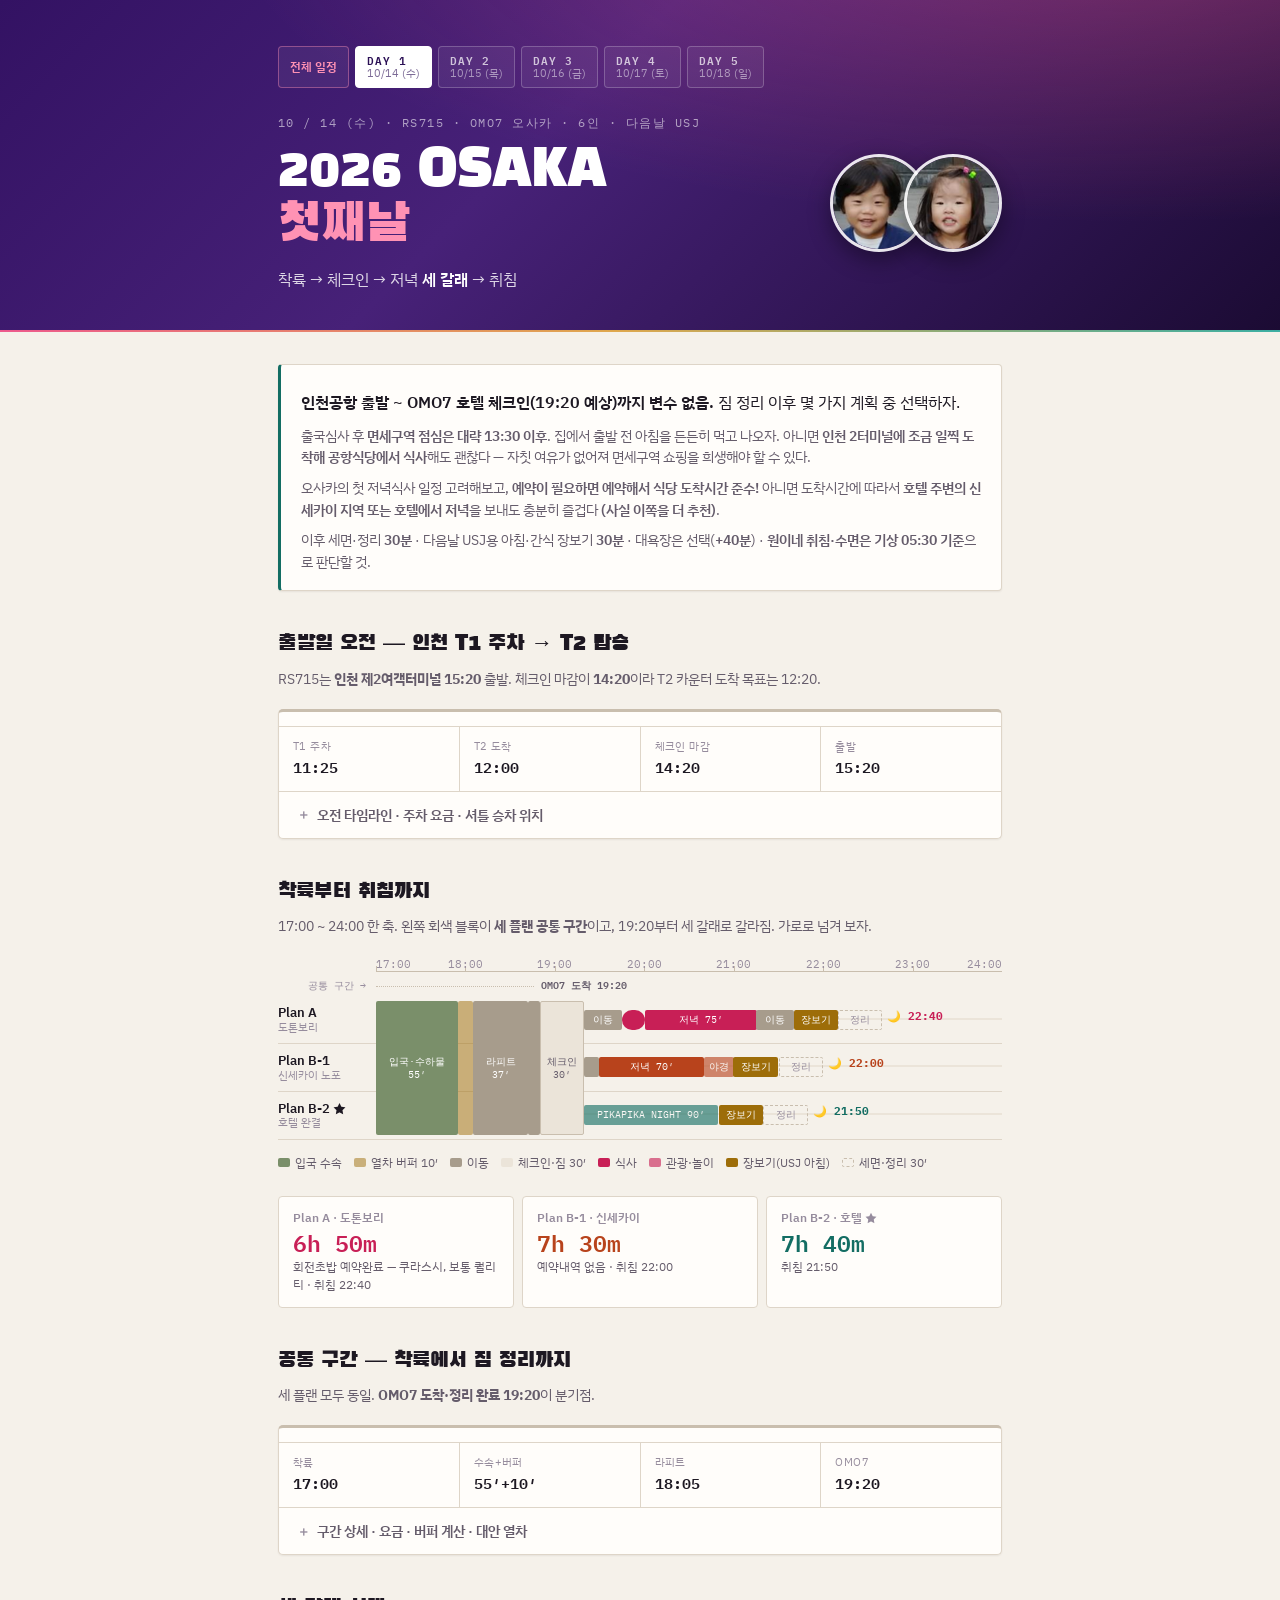
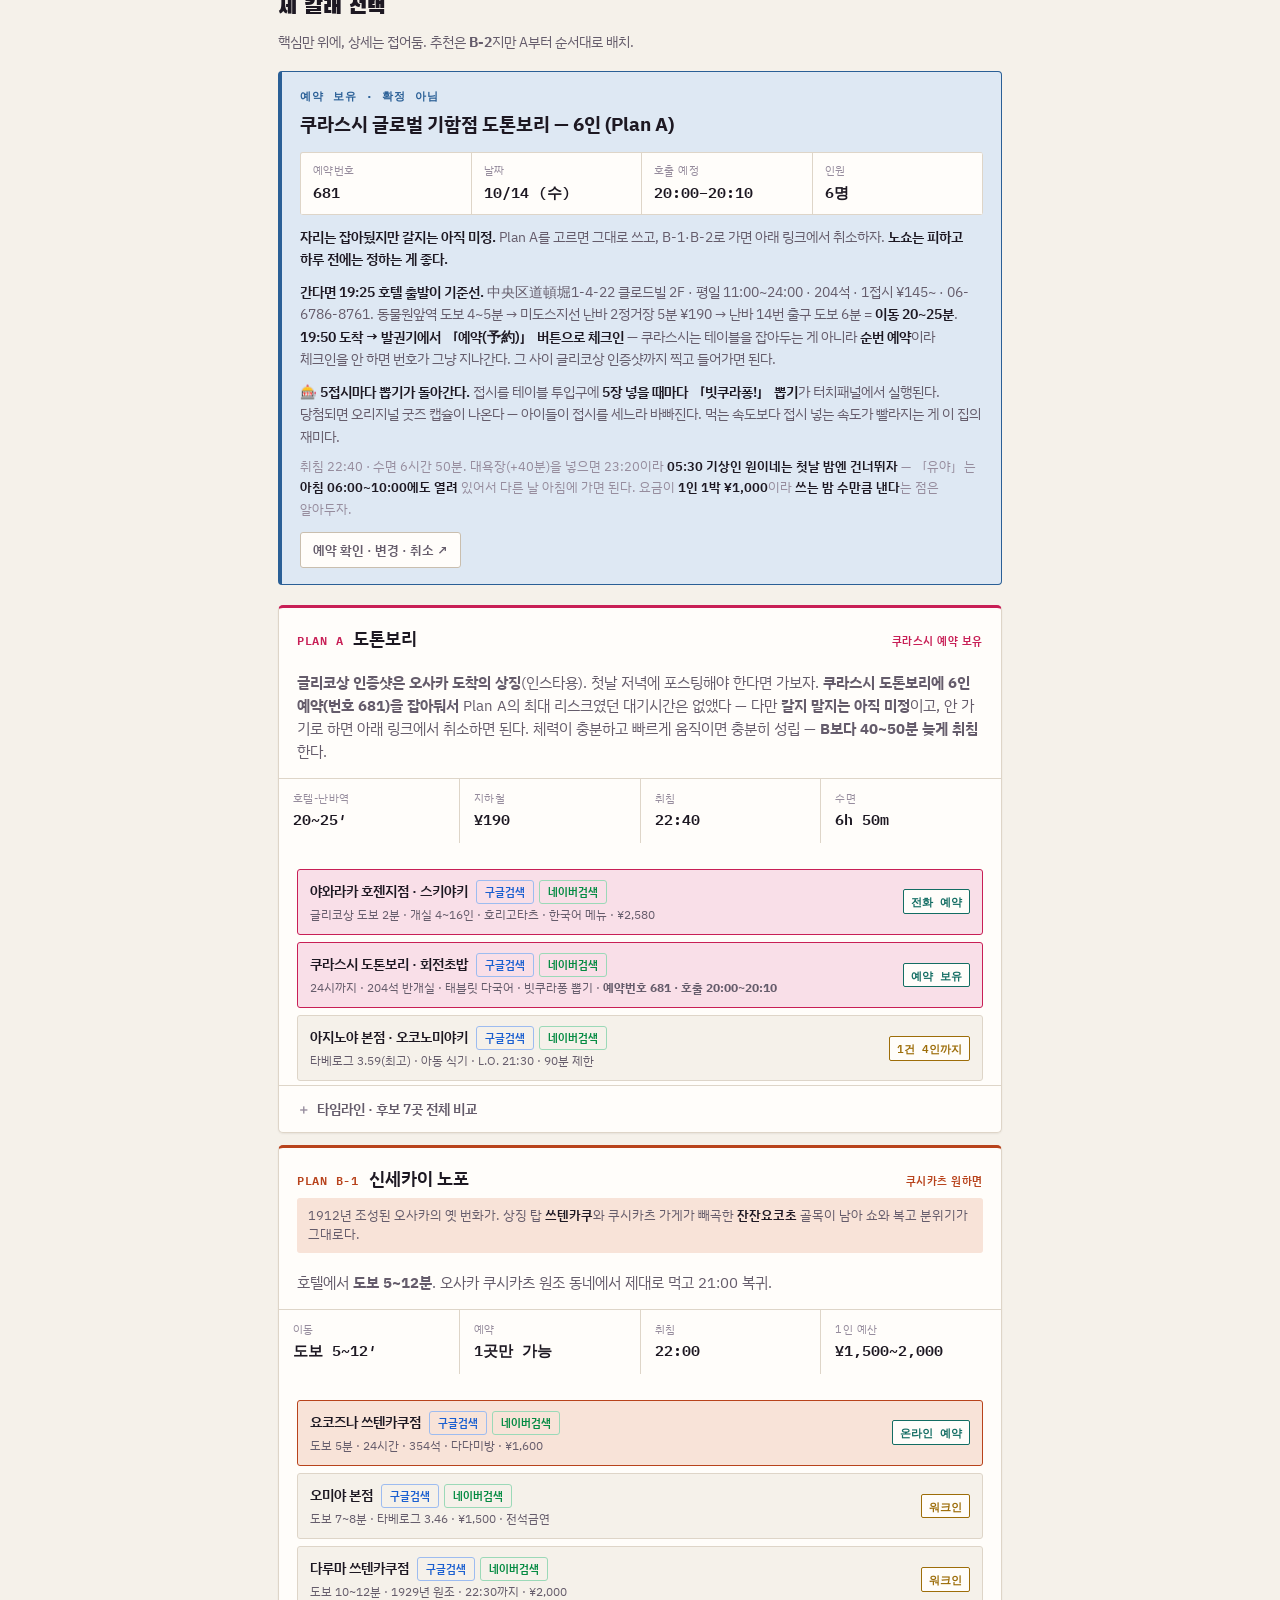
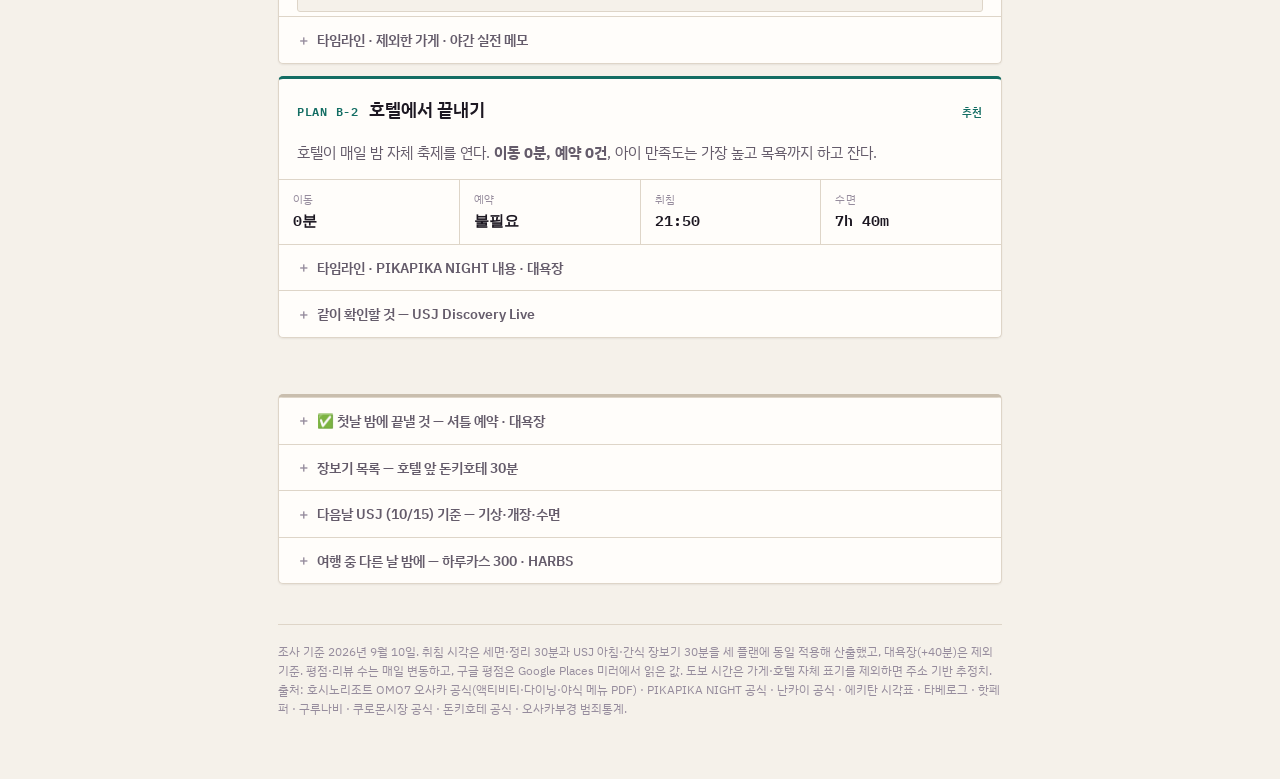
==== commit 8b359467: "Add files via upload" ====
--- a/day1.html
+++ b/day1.html
@@ -253,7 +253,7 @@
   <p><b>자리는 잡아뒀지만 갈지는 아직 미정.</b> Plan A를 고르면 그대로 쓰고, B-1·B-2로 가면 아래 링크에서 취소하자. <b>노쇼는 피하고 하루 전에는 정하는 게 좋다.</b></p>
   <p><b>간다면 19:25 호텔 출발이 기준선.</b> 中央区道頓堀1-4-22 클로드빌 2F · 평일 11:00~24:00 · 204석 · 1접시 ¥145~ · 06-6786-8761. 동물원앞역 도보 4~5분 → 미도스지선 난바 2정거장 5분 ¥190 → 난바 14번 출구 도보 6분 = <b>이동 20~25분</b>. <b>19:50 도착 → 발권기에서 「예약(予約)」 버튼으로 체크인</b> — 쿠라스시는 테이블을 잡아두는 게 아니라 <b>순번 예약</b>이라 체크인을 안 하면 번호가 그냥 지나간다. 그 사이 글리코상 인증샷까지 찍고 들어가면 된다.</p>
   <p><b>🎰 5접시마다 뽑기가 돌아간다.</b> 접시를 테이블 투입구에 <b>5장 넣을 때마다 「빗쿠라퐁!」 뽑기</b>가 터치패널에서 실행된다. 당첨되면 오리지널 굿즈 캡슐이 나온다 — 아이들이 접시를 세느라 바빠진다. 먹는 속도보다 접시 넣는 속도가 빨라지는 게 이 집의 재미다.</p>
-  <p class="sm" style="font-size:13px;color:var(--ink-3);margin-top:8px">취침 22:40 · 수면 6시간 50분. 대욕장(+40분)을 넣으면 23:20이라 <b>05:30 기상인 원이네는 첫날 밤엔 건너뛰자</b> — 「유야」는 <b>아침 06:00~10:00에도 열고 요금이 1인 1박 ¥1,000</b>이라 추가 비용 없이 다른 날 아침에 가면 된다.</p>
+  <p class="sm" style="font-size:13px;color:var(--ink-3);margin-top:8px">취침 22:40 · 수면 6시간 50분. 대욕장(+40분)을 넣으면 23:20이라 <b>05:30 기상인 원이네는 첫날 밤엔 건너뛰자</b> — 「유야」는 <b>아침 06:00~10:00에도 열려</b> 있어서 다른 날 아침에 가면 된다. 요금이 <b>1인 1박 ¥1,000</b>이라 <b>쓰는 밤 수만큼 낸다</b>는 점은 알아두자.</p>
   <a class="cancel" href="https://reservation.kurasushi.co.jp/cancel?v=OOKj2RMXkkc2qM78&amp;rid=PgNrKlcqh8sarrfwDATdW5I6WnBTioA1ZkSPC3prjkk%3D&amp;shopId=178431&amp;lang=ja" target="_blank" rel="noopener noreferrer">예약 확인 · 변경 · 취소 ↗</a>
 </div>
 
@@ -368,7 +368,7 @@
             <div class="mt-r"><div class="mt-t">20:50–21:20</div><div class="mt-d"><b>호텔 앞 돈키호테에서 장보기 30분</b><span>도보 5분 · 09:00~05:00 · 어른 한 명만 다녀오고 나머지는 방으로 올라가면 15분 단축</span></div><div class="mt-i"><svg><use href="#i-cart"/></svg></div></div>
             <div class="mt-r"><div class="mt-t">21:20–21:50</div><div class="mt-d"><b>세면·정리 30분 → 취침</b><span>수면 7시간 40분 · 세 플랜 중 최대</span></div><div class="mt-i"><svg><use href="#i-moon"/></svg></div></div>
             <div class="mt-r"><div class="mt-t">선택</div><div class="mt-d"><b>배가 덜 찼으면 OMO카페&바루 야식</b><span>20:00~22:00 · 아이 우동 ¥550 · 쿠시카츠 ¥900 · 돈코츠라멘 ¥1,650 · 551 아이스캔디 ¥300</span></div><div class="mt-i"><svg><use href="#i-bowl"/></svg></div></div>
-            <div class="mt-r"><div class="mt-t">선택 +40′</div><div class="mt-d"><b>대욕장 「유야」 → 취침 22:30</b><span><b>06:00~10:00 / 15:00~24:00</b> 2부제 · <b>1인 1박 ¥1,000</b>(회당 아님) · 6세 이하 무료 · 별동 온욕棟 · 카드키+QR · 숙박객 전용 · 온천 아님</span></div><div class="mt-i"><svg><use href="#i-bath"/></svg></div></div>
+            <div class="mt-r"><div class="mt-t">선택 +40′</div><div class="mt-d"><b>대욕장 「유야」 → 취침 22:30</b><span><b>06:00~10:00 / 15:00~24:00</b> 2부제 · <b>1인 1박 ¥1,000</b>(쓰는 밤 수만큼) · 6세 이하 무료 · 별동 온욕棟 · 카드키+QR · 숙박객 전용 · 온천 아님</span></div><div class="mt-i"><svg><use href="#i-bath"/></svg></div></div>
           </div>
           <div class="note"><b>⚠️ 무한리필 여부는 확인이 안 된다.</b> 공식은 "1인당 음식·음료 티켓 2장 + 게임 티켓 1장"이라고만 쓴다. 그런데 2026년 7월자 블로그는 타코야키·맥주 무한리필(30분 슬롯제)을 보고한다. 두 정보가 충돌 — <b>무제한을 기대하고 저녁을 걸지 말고</b>, 야식 메뉴 보충을 전제로 잡자.</div>
           <div class="note">添い寝(별도 침대 없는 아동)는 티켓이 <b>게임 1장 + 드링크 1장</b>뿐. 예약 형태를 확인하자. 문신 노출 시 대욕장 입장이 거부된다.</div>
@@ -398,7 +398,7 @@
     <div class="shop">
       <div><b class="k">지유네</b><span><b>가는 편 셔틀</b> — 10/15 08:00 또는 09:20 출발(30분 소요). 호텔 액티비티 페이지 또는 프런트(050-3134-8096, 10:00~18:00)에서 <b>각 출발 시각까지 접수</b>. 무료·숙박객 전용. 좌석 정원이 비공개라 <b>첫날 밤에 잡아두자</b></span></div>
       <div><b class="k">원이네</b><span><b>오는 편</b>은 OMO버스라이드가 없다. 셔틀은 가는 편 전용이므로 <b>복귀는 전철이나 택시</b>로 잡아야 한다 — 유니버설시티 → 니시쿠조 → 신이마미야 약 23분 ¥200(3명 ¥600)</span></div>
-      <div><b class="k">대욕장</b><span>「유야」는 <b>06:00~10:00 / 15:00~24:00</b> 2부제이고 요금은 <b>1인 1박 ¥1,000</b>(회당이 아니다). 첫날 밤 늦으면 <b>다음날 아침 6시대</b>에 가면 된다</span></div>
+      <div><b class="k">대욕장</b><span>「유야」는 <b>06:00~10:00 / 15:00~24:00</b> 2부제. 요금은 <b>1인 1박 ¥1,000</b>이라 <b>이용할 밤 수만큼</b> 낸다 — 4박 내내 쓰면 1인 ¥4,000이다. 1박 요금으로 <b>그날 밤 + 다음날 아침</b>을 쓰는 건 되는 것으로 보인다(후기 기준, 공식 명문 없음). 첫날 밤이 늦으면 <b>다음날 아침 6시대</b>로 넘기자</span></div>
     </div>
     <span class="subnote">셔틀 안내는 <b>일본어·영어</b>로 진행된다(공식 「開催言語：日本語、英語」) — 한국어는 없다.</span></div>
         </div>
